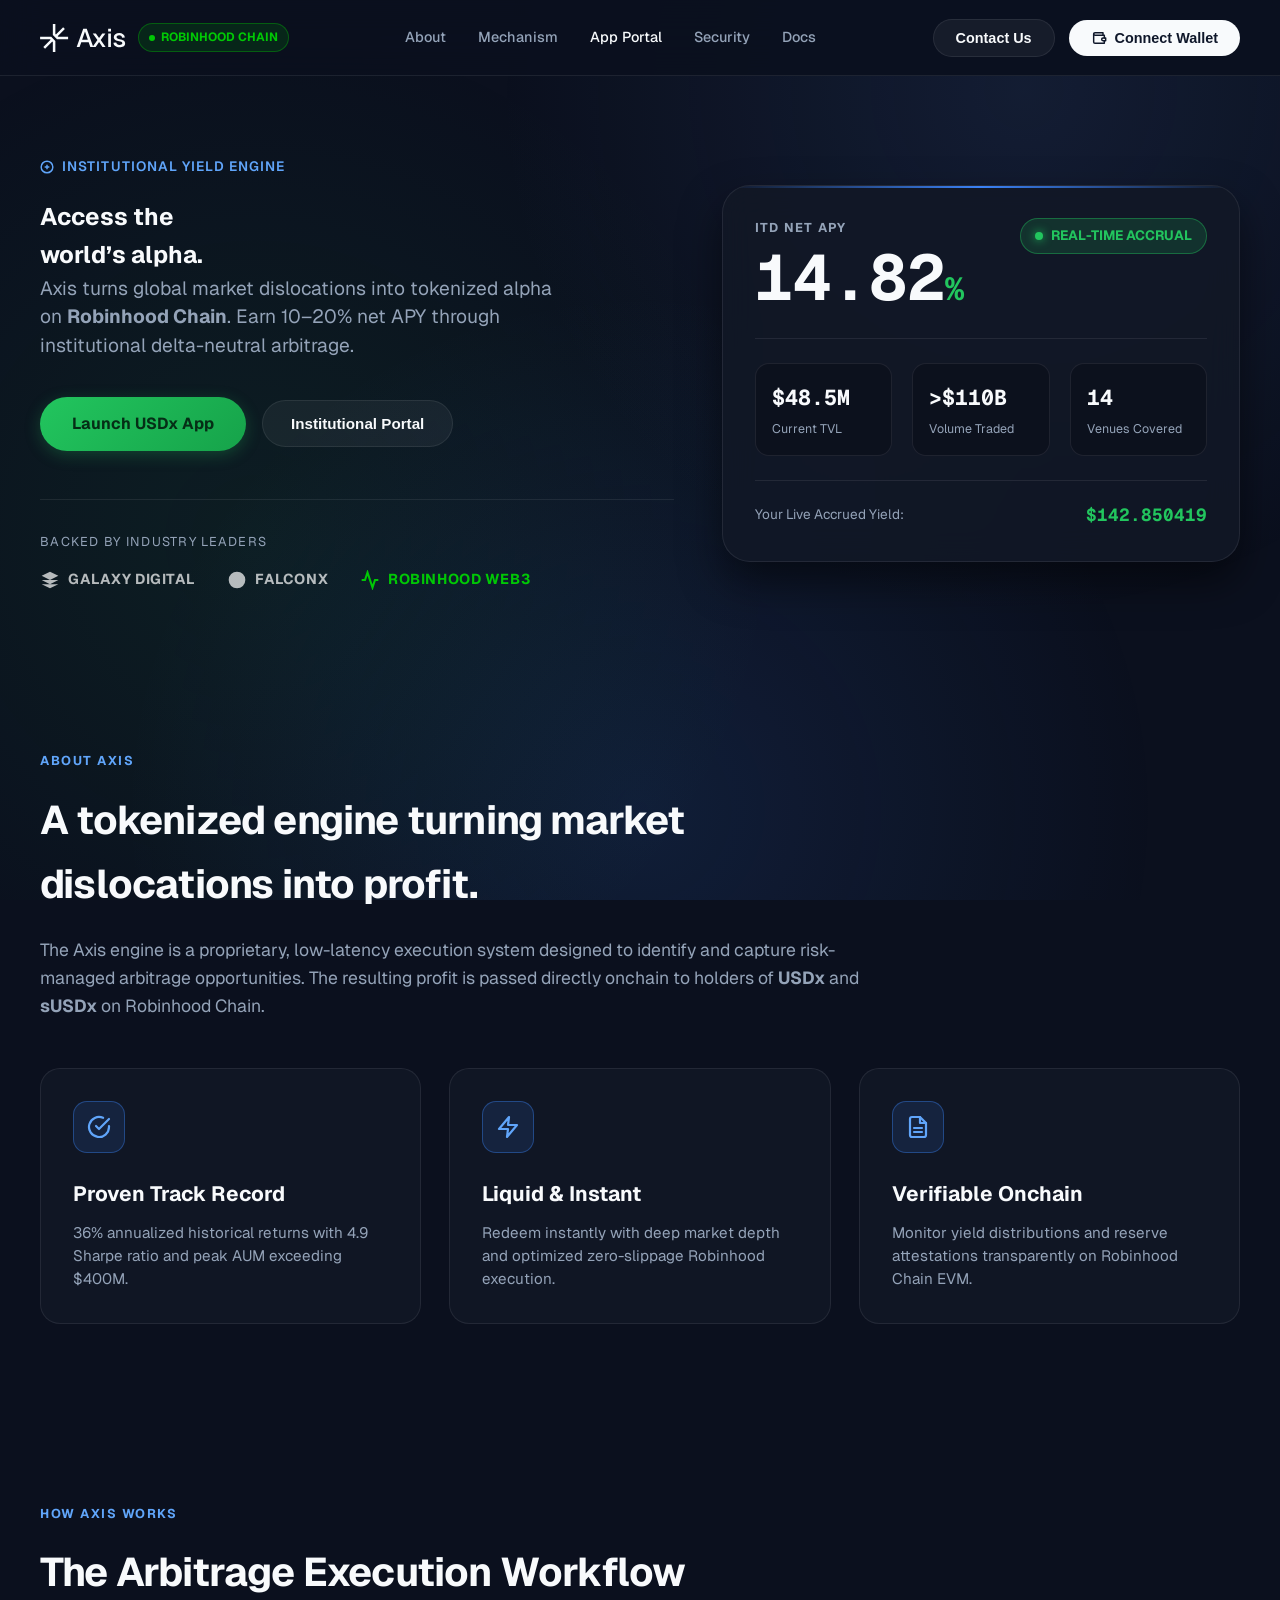
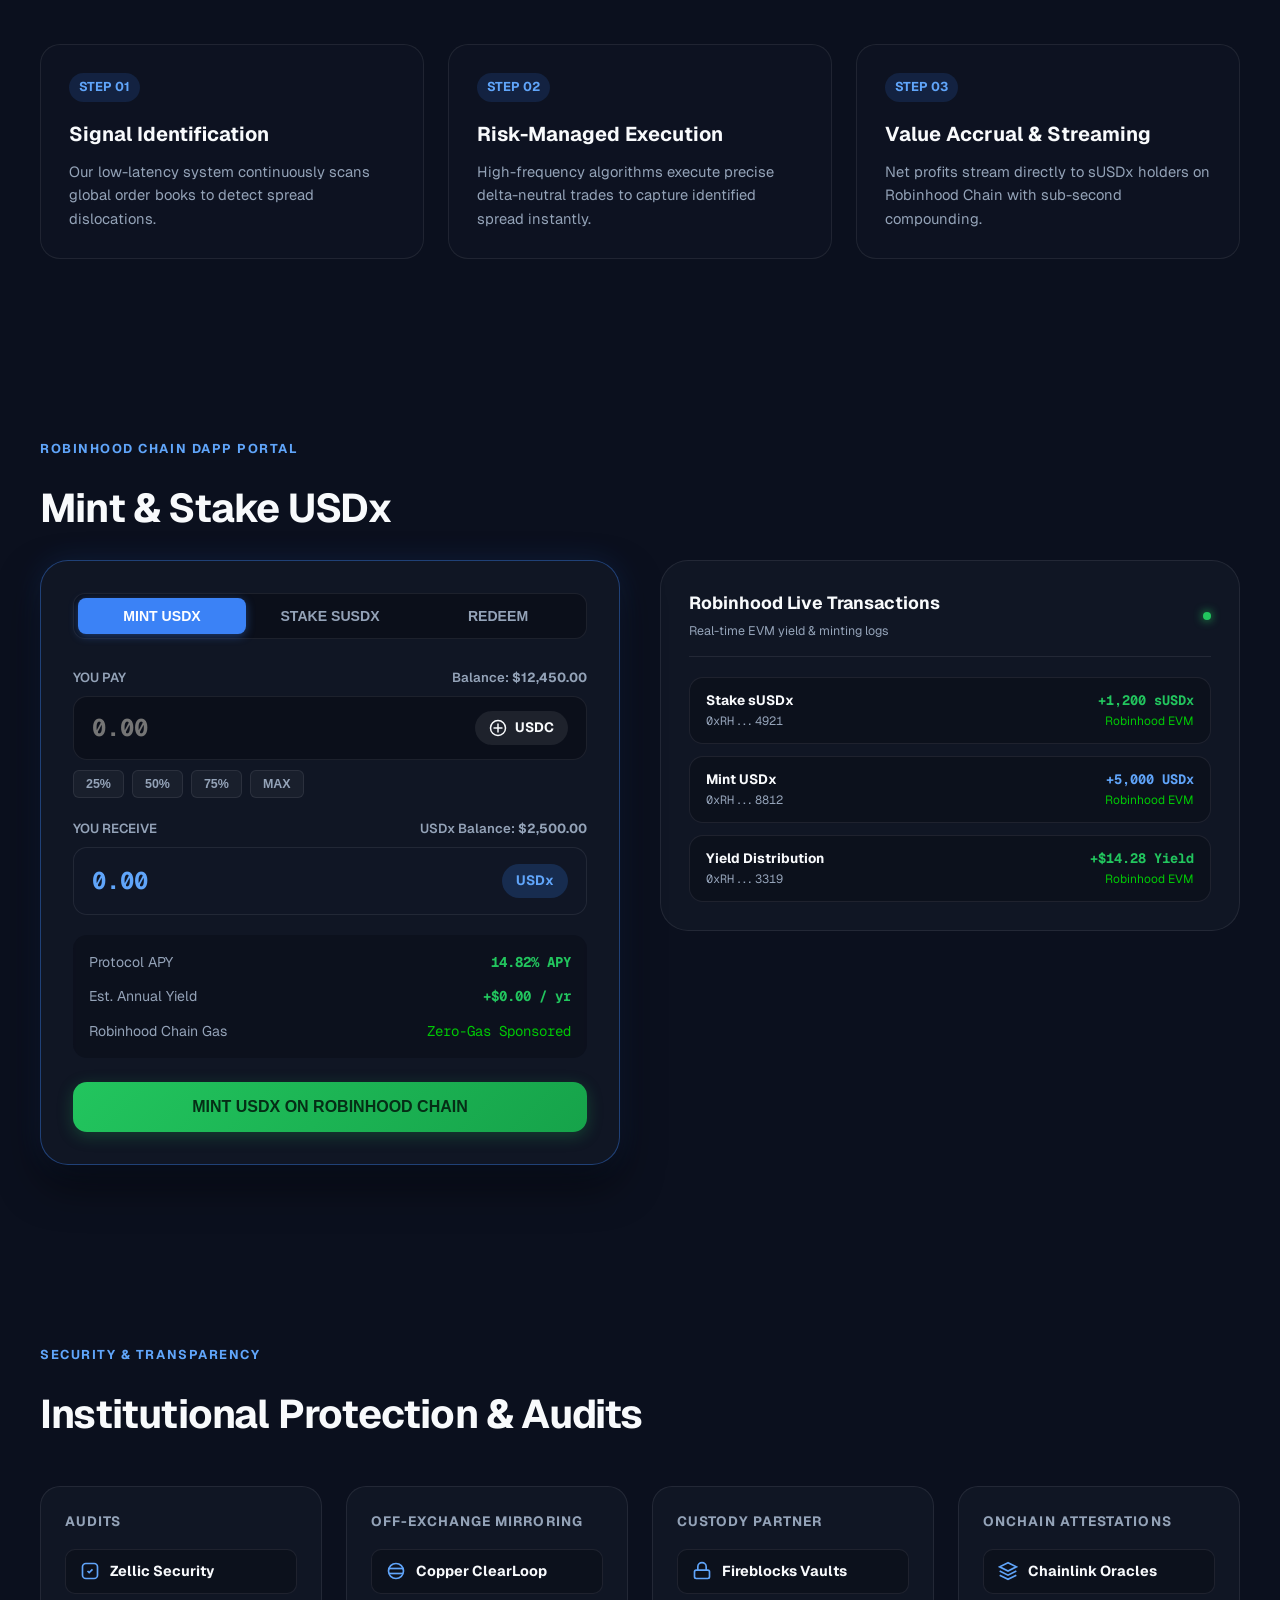
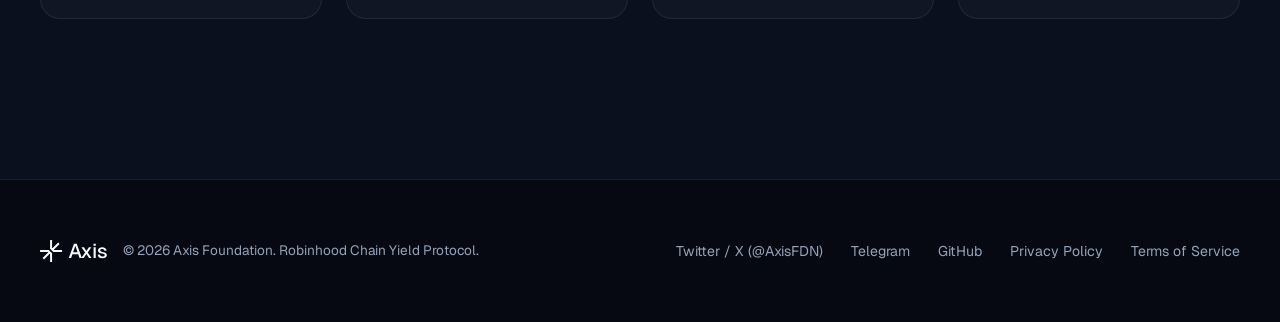
==== index.html @ acd31ae7 "Implement real EIP-1193 Web3 provider integration for Robinhood Wallet, MetaMask, and EVM smart cont" ====
<!DOCTYPE html>
<html lang="en">
<head>
  <meta charset="UTF-8">
  <meta name="viewport" content="width=device-width, initial-scale=1.0">
  <title>Axis — Access the World's Alpha (Robinhood Chain Protocol)</title>
  <meta name="description" content="Axis turns global market dislocations into tokenized alpha. Earn 10–20% net APY through institutional-grade delta-neutral arbitrage on Robinhood Chain.">
  <link rel="stylesheet" href="styles.css">
  <link rel="icon" type="image/svg+xml" href="favicon.svg">
  <meta property="og:title" content="Axis — Access the World's Alpha">
  <meta property="og:description" content="Institutional-grade synthetic dollar USDx & yield protocol natively built for Robinhood Chain.">
</head>
<body>

  <!-- Animated Mesh Background -->
  <div class="bg-mesh"></div>

  <div class="page-wrapper">

    <!-- Header Navbar -->
    <header class="navbar">
      <div style="display: flex; align-items: center;">
        <a href="#" class="brand-logo-link">
          <svg class="brand-svg-logo" viewBox="0 0 92 30" fill="none" xmlns="http://www.w3.org/2000/svg">
            <path d="M16.4545 18.1115V30H13.7643V19.4278C13.7643 19.2981 13.7127 19.1737 13.621 19.082C13.43 18.8909 13.1203 18.891 12.9293 19.082L5.4361 26.5761L3.53331 24.6733L11.0271 17.1797C11.218 16.9888 11.218 16.6792 11.0271 16.4883C10.9354 16.3966 10.8111 16.3451 10.6814 16.3451H0.109375V13.6549H11.9978L16.4545 18.1115Z" fill="currentColor"/>
            <path d="M16.4545 10.572C16.4545 10.7017 16.506 10.826 16.5977 10.9177C16.7886 11.1087 17.0982 11.1087 17.2891 10.9177L24.7826 3.42393L26.6854 5.32673L19.1914 12.8199C19.0003 13.0109 19.0003 13.3206 19.1913 13.5116C19.2831 13.6034 19.4075 13.6549 19.5372 13.6549H30.1094V16.3451H18.2209L13.7643 11.8885V0H16.4545V10.572Z" fill="currentColor"/>
            <path d="M88.0107 14.6169C87.7097 13.0571 86.2594 12.1268 84.7544 12.1268C83.2768 12.1268 82.0728 12.8929 82.0728 14.179C82.1001 15.4925 83.7693 16.0124 85.3017 16.3134C88.9137 16.9701 91.2123 17.9279 91.2123 20.7737C91.2123 23.6195 88.3664 24.8783 85.2743 24.8783C81.5802 24.8783 78.9259 23.0175 78.707 19.9802L81.6897 19.7886C81.9907 21.4304 83.2494 22.4703 85.247 22.4703C86.5604 22.4703 88.2022 22.0051 88.2022 20.6369C88.1749 19.0771 86.3415 18.8856 84.7818 18.5299C81.6897 17.8731 79.0628 17.0249 79.0628 14.2611C79.0628 11.4427 81.3613 9.71875 84.9733 9.71875C88.1202 9.71875 90.5282 11.5521 90.9934 14.4527L88.0107 14.6169Z" fill="currentColor"/>
            <path d="M73.0977 10.047H75.9983V24.5498H73.0977V10.047ZM73.043 7.91266V5.14893H76.0803V7.91266H73.043Z" fill="currentColor"/>
            <path d="M66.7127 10.0469H70.0785L65.0435 17.1614L70.2974 24.5497H66.9316L63.2922 19.2137L59.6255 24.5497H56.2598L61.541 17.1341L56.506 10.0469H59.8718L63.2922 15.0818L66.7127 10.0469Z" fill="currentColor"/>
            <path d="M39.3027 24.5498L46.3079 5.12158H50.084L57.0892 24.5498H53.915L52.1637 19.4875H44.2282L42.4496 24.5498H39.3027ZM45.1586 16.8059H51.2333L48.1959 7.94005L45.1586 16.8059Z" fill="currentColor"/>
          </svg>
        </a>

        <div class="chain-badge">
          <span style="width: 6px; height: 6px; border-radius: 50%; background: #00c805; display: inline-block;"></span>
          ROBINHOOD CHAIN
        </div>
      </div>

      <nav class="nav-links">
        <a href="#about" class="nav-link">About</a>
        <a href="#mechanism" class="nav-link">Mechanism</a>
        <a href="#dapp" class="nav-link active">App Portal</a>
        <a href="#security" class="nav-link">Security</a>
        <a href="https://docs.axis.to" target="_blank" class="nav-link">Docs</a>
      </nav>

      <div style="display: flex; align-items: center; gap: 14px;">
        <button class="btn-rounded btn-outline" onclick="openContactModal()">Contact Us</button>
        <button class="btn-rounded btn-dark" id="navbarConnectBtn" onclick="connectRobinhoodWallet()">
          <svg width="16" height="16" viewBox="0 0 24 24" fill="none" stroke="currentColor" stroke-width="2.2" stroke-linecap="round" stroke-linejoin="round"><path d="M20 12V8H6a2 2 0 0 1-2-2c0-1.1.9-2 2-2h12v4"/><path d="M4 6v12c0 1.1.9 2 2 2h14v-4"/><path d="M18 12a2 2 0 0 0-2 2c0 1.1.9 2 2 2h4v-4h-4z"/></svg>
          <span>Connect Wallet</span>
        </button>
      </div>
    </header>

    <!-- Main Content -->
    <main>

      <!-- HERO SECTION -->
      <section class="hero-section">
        <div class="hero-grid">
          <div>
            <div class="hero-tag">
              <svg width="14" height="14" viewBox="0 0 24 24" fill="none" stroke="currentColor" stroke-width="2.5"><circle cx="12" cy="12" r="10"/><path d="M12 8v8M8 12h8"/></svg>
              INSTITUTIONAL YIELD ENGINE
            </div>

            <h1 class="hero-headline">
              Access the<br>world’s alpha.
            </h1>

            <p class="hero-subtitle">
              Axis turns global market dislocations into tokenized alpha on <strong>Robinhood Chain</strong>. Earn 10–20% net APY through institutional delta-neutral arbitrage.
            </p>

            <div style="display: flex; gap: 16px; align-items: center;">
              <a href="#dapp" class="btn-rounded btn-green" style="padding: 14px 32px; font-size: 1rem;">
                Launch USDx App
              </a>
              <button class="btn-rounded btn-outline" style="padding: 14px 28px; font-size: 0.95rem;" onclick="openContactModal()">
                Institutional Portal
              </button>
            </div>

            <div class="hero-backed">
              <div class="backed-label">Backed by Industry Leaders</div>
              <div class="backed-logos">
                <div class="backed-logo-item">
                  <svg width="20" height="20" viewBox="0 0 24 24" fill="currentColor"><path d="M12 2L2 7l10 5 10-5-10-5zM2 17l10 5 10-5M2 12l10 5 10-5"/></svg>
                  GALAXY DIGITAL
                </div>
                <div class="backed-logo-item">
                  <svg width="20" height="20" viewBox="0 0 24 24" fill="currentColor"><circle cx="12" cy="12" r="10"/></svg>
                  FALCONX
                </div>
                <div class="backed-logo-item" style="color: #00c805;">
                  <svg width="20" height="20" viewBox="0 0 24 24" fill="none" stroke="#00c805" stroke-width="2.5"><path d="M22 12h-4l-3 9L9 3l-3 9H2"/></svg>
                  ROBINHOOD WEB3
                </div>
              </div>
            </div>
          </div>

          <!-- Hero Metric Stack Card -->
          <div class="metric-stack-card">
            <div class="primary-stat-box">
              <div>
                <div style="font-size: 0.8rem; font-weight: 700; color: var(--text-muted); text-transform: uppercase; letter-spacing: 0.1em; margin-bottom: 8px;">ITD Net APY</div>
                <div class="stat-val-huge">14.82<span style="font-size: 2rem; color: var(--accent-green);">%</span></div>
              </div>
              <div class="apy-live-badge">
                <div class="pulse-dot"></div>
                REAL-TIME ACCRUAL
              </div>
            </div>

            <div class="metrics-sub-grid">
              <div class="metric-sub-item">
                <div class="metric-sub-val">$48.5M</div>
                <div class="metric-sub-label">Current TVL</div>
              </div>
              <div class="metric-sub-item">
                <div class="metric-sub-val">&gt;$110B</div>
                <div class="metric-sub-label">Volume Traded</div>
              </div>
              <div class="metric-sub-item">
                <div class="metric-sub-val">14</div>
                <div class="metric-sub-label">Venues Covered</div>
              </div>
            </div>

            <div style="margin-top: 24px; padding-top: 20px; border-top: 1px solid var(--border-light); display: flex; justify-content: space-between; align-items: center;">
              <span style="font-size: 0.85rem; color: var(--text-muted);">Your Live Accrued Yield:</span>
              <span id="liveYieldEarnedVal" class="mono-text" style="font-size: 1.1rem; font-weight: 700; color: var(--accent-green);">$142.850400</span>
            </div>
          </div>
        </div>
      </section>

      <!-- ABOUT SECTION -->
      <section id="about" class="section-about">
        <div class="section-label">ABOUT AXIS</div>
        <h2 class="section-title">A tokenized engine turning market dislocations into profit.</h2>
        <p class="section-desc">
          The Axis engine is a proprietary, low-latency execution system designed to identify and capture risk-managed arbitrage opportunities. The resulting profit is passed directly onchain to holders of <strong>USDx</strong> and <strong>sUSDx</strong> on Robinhood Chain.
        </p>

        <div class="pillars-grid">
          <div class="pillar-card">
            <div class="pillar-icon-box">
              <svg width="24" height="24" viewBox="0 0 24 24" fill="none" stroke="currentColor" stroke-width="2.2" stroke-linecap="round" stroke-linejoin="round"><path d="M22 11.08V12a10 10 0 1 1-5.93-9.14"/><polyline points="22 4 12 14.01 9 11.01"/></svg>
            </div>
            <h3 class="pillar-title">Proven Track Record</h3>
            <p class="pillar-desc">36% annualized historical returns with 4.9 Sharpe ratio and peak AUM exceeding $400M.</p>
          </div>

          <div class="pillar-card">
            <div class="pillar-icon-box">
              <svg width="24" height="24" viewBox="0 0 24 24" fill="none" stroke="currentColor" stroke-width="2.2" stroke-linecap="round" stroke-linejoin="round"><polygon points="13 2 3 14 12 14 11 22 21 10 12 10 13 2"/></svg>
            </div>
            <h3 class="pillar-title">Liquid & Instant</h3>
            <p class="pillar-desc">Redeem instantly with deep market depth and optimized zero-slippage Robinhood execution.</p>
          </div>

          <div class="pillar-card">
            <div class="pillar-icon-box">
              <svg width="24" height="24" viewBox="0 0 24 24" fill="none" stroke="currentColor" stroke-width="2.2" stroke-linecap="round" stroke-linejoin="round"><path d="M14 2H6a2 2 0 0 0-2 2v16a2 2 0 0 0 2 2h12a2 2 0 0 0 2-2V8z"/><polyline points="14 2 14 8 20 8"/><line x1="16" y1="13" x2="8" y2="13"/><line x1="16" y1="17" x2="8" y2="17"/></svg>
            </div>
            <h3 class="pillar-title">Verifiable Onchain</h3>
            <p class="pillar-desc">Monitor yield distributions and reserve attestations transparently on Robinhood Chain EVM.</p>
          </div>
        </div>
      </section>

      <!-- MECHANISM SECTION -->
      <section id="mechanism" class="section-mechanism">
        <div class="section-label">HOW AXIS WORKS</div>
        <h2 class="section-title">The Arbitrage Execution Workflow</h2>

        <div class="steps-grid">
          <div class="step-card">
            <div class="step-num">STEP 01</div>
            <h3 style="font-size: 1.25rem; font-weight: 700; margin-bottom: 10px;">Signal Identification</h3>
            <p style="color: var(--text-muted); font-size: 0.92rem;">Our low-latency system continuously scans global order books to detect spread dislocations.</p>
          </div>

          <div class="step-card">
            <div class="step-num">STEP 02</div>
            <h3 style="font-size: 1.25rem; font-weight: 700; margin-bottom: 10px;">Risk-Managed Execution</h3>
            <p style="color: var(--text-muted); font-size: 0.92rem;">High-frequency algorithms execute precise delta-neutral trades to capture identified spread instantly.</p>
          </div>

          <div class="step-card">
            <div class="step-num">STEP 03</div>
            <h3 style="font-size: 1.25rem; font-weight: 700; margin-bottom: 10px;">Value Accrual & Streaming</h3>
            <p style="color: var(--text-muted); font-size: 0.92rem;">Net profits stream directly to sUSDx holders on Robinhood Chain with sub-second compounding.</p>
          </div>
        </div>
      </section>

      <!-- INTERACTIVE DAPP PORTAL -->
      <section id="dapp" class="section-dapp">
        <div class="section-label">ROBINHOOD CHAIN DAPP PORTAL</div>
        <h2 class="section-title">Mint & Stake USDx</h2>

        <div class="dapp-container-grid">
          
          <!-- Interactive Mint / Stake Card -->
          <div class="dapp-interactive-card">
            
            <div class="dapp-tab-header">
              <button class="dapp-tab-btn active" data-tab="mint">MINT USDX</button>
              <button class="dapp-tab-btn" data-tab="stake">STAKE SUSDX</button>
              <button class="dapp-tab-btn" data-tab="redeem">REDEEM</button>
            </div>

            <!-- Input Box -->
            <div class="input-group">
              <div class="input-label-row">
                <span>YOU PAY</span>
                <span>Balance: <strong id="usdcBalanceVal">$12,450.00</strong></span>
              </div>
              <div class="input-box">
                <input type="number" id="depositInputAmount" class="token-input" placeholder="0.00" oninput="calculateOutputs()">
                <div class="token-selector-btn">
                  <svg width="18" height="18" viewBox="0 0 24 24" fill="none" stroke="currentColor" stroke-width="2"><circle cx="12" cy="12" r="10"/><path d="M12 6v12M6 12h12"/></svg>
                  USDC
                </div>
              </div>
              <div class="preset-pills">
                <button class="pill-btn" data-pct="25">25%</button>
                <button class="pill-btn" data-pct="50">50%</button>
                <button class="pill-btn" data-pct="75">75%</button>
                <button class="pill-btn" onclick="setMaxAmount()">MAX</button>
              </div>
            </div>

            <!-- Output Box -->
            <div class="input-group">
              <div class="input-label-row">
                <span>YOU RECEIVE</span>
                <span>USDx Balance: <strong id="usdxBalanceVal">$2,500.00</strong></span>
              </div>
              <div class="input-box" style="background: rgba(15, 23, 42, 0.4);">
                <span id="receiveOutputVal" class="mono-text" style="font-size: 1.5rem; font-weight: 700; color: var(--accent-light-blue);">0.00</span>
                <div class="token-selector-btn" style="background: rgba(59, 130, 246, 0.2); color: var(--accent-light-blue);">
                  USDx
                </div>
              </div>
            </div>

            <!-- Details Summary -->
            <div class="summary-rows">
              <div class="summary-row">
                <span style="color: var(--text-muted);">Protocol APY</span>
                <span class="mono-text text-green" style="font-weight: 700;">14.82% APY</span>
              </div>
              <div class="summary-row">
                <span style="color: var(--text-muted);">Est. Annual Yield</span>
                <span id="estAnnualYieldVal" class="mono-text" style="font-weight: 700; color: var(--accent-green);">+$0.00 / yr</span>
              </div>
              <div class="summary-row">
                <span style="color: var(--text-muted);">Robinhood Chain Gas</span>
                <span class="mono-text" style="color: #00c805;">Zero-Gas Sponsored</span>
              </div>
            </div>

            <!-- Primary Action Button -->
            <button id="dappActionBtn" class="btn-rounded btn-green" style="width: 100%; padding: 16px; font-size: 1rem; border-radius: 14px; justify-content: center;" onclick="executeDappAction()">
              MINT USDX ON ROBINHOOD CHAIN
            </button>
          </div>

          <!-- Live Onchain Transaction Feed -->
          <div class="feed-panel">
            <div class="feed-header">
              <div>
                <h3 style="font-size: 1.1rem; font-weight: 700;">Robinhood Live Transactions</h3>
                <span style="font-size: 0.78rem; color: var(--text-muted);">Real-time EVM yield & minting logs</span>
              </div>
              <span class="pulse-dot"></span>
            </div>

            <div id="transactionFeedList" class="feed-list">
              <div class="feed-item">
                <div>
                  <div style="font-weight: 700;">Stake sUSDx</div>
                  <div style="font-size: 0.75rem; color: var(--text-muted);" class="mono-text">0xRH...4921</div>
                </div>
                <div style="text-align: right;">
                  <div style="font-weight: 700; color: var(--accent-green);" class="mono-text">+1,200 sUSDx</div>
                  <div style="font-size: 0.75rem; color: #00c805;">Robinhood EVM</div>
                </div>
              </div>

              <div class="feed-item">
                <div>
                  <div style="font-weight: 700;">Mint USDx</div>
                  <div style="font-size: 0.75rem; color: var(--text-muted);" class="mono-text">0xRH...8812</div>
                </div>
                <div style="text-align: right;">
                  <div style="font-weight: 700; color: var(--accent-light-blue);" class="mono-text">+5,000 USDx</div>
                  <div style="font-size: 0.75rem; color: #00c805;">Robinhood EVM</div>
                </div>
              </div>

              <div class="feed-item">
                <div>
                  <div style="font-weight: 700;">Yield Distribution</div>
                  <div style="font-size: 0.75rem; color: var(--text-muted);" class="mono-text">0xRH...3319</div>
                </div>
                <div style="text-align: right;">
                  <div style="font-weight: 700; color: var(--accent-green);" class="mono-text">+$14.28 Yield</div>
                  <div style="font-size: 0.75rem; color: #00c805;">Robinhood EVM</div>
                </div>
              </div>
            </div>
          </div>

        </div>
      </section>

      <!-- SECURITY & TRANSPARENCY SECTION -->
      <section id="security" class="section-security">
        <div class="section-label">SECURITY & TRANSPARENCY</div>
        <h2 class="section-title">Institutional Protection & Audits</h2>

        <div class="security-grid">
          <div class="security-card">
            <div class="security-card-title">Audits</div>
            <div class="partner-logo-box">
              <svg width="20" height="20" viewBox="0 0 24 24" fill="none" stroke="#60a5fa" stroke-width="2"><rect x="3" y="3" width="18" height="18" rx="4"/><path d="m9 12 2 2 4-4"/></svg>
              Zellic Security
            </div>
          </div>

          <div class="security-card">
            <div class="security-card-title">Off-Exchange Mirroring</div>
            <div class="partner-logo-box">
              <svg width="20" height="20" viewBox="0 0 24 24" fill="none" stroke="#60a5fa" stroke-width="2"><circle cx="12" cy="12" r="9"/><line x1="3.6" y1="9" x2="20.4" y2="9"/><line x1="3.6" y1="15" x2="20.4" y2="15"/></svg>
              Copper ClearLoop
            </div>
          </div>

          <div class="security-card">
            <div class="security-card-title">Custody Partner</div>
            <div class="partner-logo-box">
              <svg width="20" height="20" viewBox="0 0 24 24" fill="none" stroke="#60a5fa" stroke-width="2"><rect x="3" y="11" width="18" height="10" rx="2"/><path d="M7 11V7a5 5 0 0 1 10 0v4"/></svg>
              Fireblocks Vaults
            </div>
          </div>

          <div class="security-card">
            <div class="security-card-title">Onchain Attestations</div>
            <div class="partner-logo-box">
              <svg width="20" height="20" viewBox="0 0 24 24" fill="none" stroke="#60a5fa" stroke-width="2"><polygon points="12 2 2 7 12 12 22 7 12 2"/><polyline points="2 17 12 22 22 17"/><polyline points="2 12 12 17 22 12"/></svg>
              Chainlink Oracles
            </div>
          </div>
        </div>
      </section>

    </main>

    <!-- Site Footer -->
    <footer class="site-footer">
      <div class="footer-inner">
        <div style="display: flex; align-items: center; gap: 16px;">
          <svg class="brand-svg-logo" style="height: 22px;" viewBox="0 0 92 30" fill="none" xmlns="http://www.w3.org/2000/svg">
            <path d="M16.4545 18.1115V30H13.7643V19.4278C13.7643 19.2981 13.7127 19.1737 13.621 19.082C13.43 18.8909 13.1203 18.891 12.9293 19.082L5.4361 26.5761L3.53331 24.6733L11.0271 17.1797C11.218 16.9888 11.218 16.6792 11.0271 16.4883C10.9354 16.3966 10.8111 16.3451 10.6814 16.3451H0.109375V13.6549H11.9978L16.4545 18.1115Z" fill="currentColor"/>
            <path d="M16.4545 10.572C16.4545 10.7017 16.506 10.826 16.5977 10.9177C16.7886 11.1087 17.0982 11.1087 17.2891 10.9177L24.7826 3.42393L26.6854 5.32673L19.1914 12.8199C19.0003 13.0109 19.0003 13.3206 19.1913 13.5116C19.2831 13.6034 19.4075 13.6549 19.5372 13.6549H30.1094V16.3451H18.2209L13.7643 11.8885V0H16.4545V10.572Z" fill="currentColor"/>
            <path d="M88.0107 14.6169C87.7097 13.0571 86.2594 12.1268 84.7544 12.1268C83.2768 12.1268 82.0728 12.8929 82.0728 14.179C82.1001 15.4925 83.7693 16.0124 85.3017 16.3134C88.9137 16.9701 91.2123 17.9279 91.2123 20.7737C91.2123 23.6195 88.3664 24.8783 85.2743 24.8783C81.5802 24.8783 78.9259 23.0175 78.707 19.9802L81.6897 19.7886C81.9907 21.4304 83.2494 22.4703 85.247 22.4703C86.5604 22.4703 88.2022 22.0051 88.2022 20.6369C88.1749 19.0771 86.3415 18.8856 84.7818 18.5299C81.6897 17.8731 79.0628 17.0249 79.0628 14.2611C79.0628 11.4427 81.3613 9.71875 84.9733 9.71875C88.1202 9.71875 90.5282 11.5521 90.9934 14.4527L88.0107 14.6169Z" fill="currentColor"/>
            <path d="M73.0977 10.047H75.9983V24.5498H73.0977V10.047ZM73.043 7.91266V5.14893H76.0803V7.91266H73.043Z" fill="currentColor"/>
            <path d="M66.7127 10.0469H70.0785L65.0435 17.1614L70.2974 24.5497H66.9316L63.2922 19.2137L59.6255 24.5497H56.2598L61.541 17.1341L56.506 10.0469H59.8718L63.2922 15.0818L66.7127 10.0469Z" fill="currentColor"/>
            <path d="M39.3027 24.5498L46.3079 5.12158H50.084L57.0892 24.5498H53.915L52.1637 19.4875H44.2282L42.4496 24.5498H39.3027ZM45.1586 16.8059H51.2333L48.1959 7.94005L45.1586 16.8059Z" fill="currentColor"/>
          </svg>
          <span style="font-size: 0.85rem; color: var(--text-muted);">&copy; 2026 Axis Foundation. Robinhood Chain Yield Protocol.</span>
        </div>

        <div class="footer-links">
          <a href="https://x.com/AxisFDN" target="_blank" class="footer-link">Twitter / X (@AxisFDN)</a>
          <a href="https://t.me/AxisFDN" target="_blank" class="footer-link">Telegram</a>
          <a href="https://github.com/caSSano22/axis" target="_blank" class="footer-link">GitHub</a>
          <a href="#" class="footer-link">Privacy Policy</a>
          <a href="#" class="footer-link">Terms of Service</a>
        </div>
      </div>
    </footer>

  </div>

  <!-- Real Web3 EIP-1193 Wallet Modal -->
  <div class="modal-backdrop" id="walletModal">
    <div class="modal-content">
      <div style="display: flex; justify-content: space-between; align-items: center; margin-bottom: 20px;">
        <h3 style="font-size: 1.3rem; font-weight: 700;">Connect EVM Wallet</h3>
        <button style="background: transparent; border: none; color: var(--text-muted); font-size: 1.5rem; cursor: pointer;" onclick="closeWalletModal()">&times;</button>
      </div>
      <p style="color: var(--text-muted); font-size: 0.92rem; margin-bottom: 20px;">Connect your Web3 Wallet to interact with Axis USDx & sUSDx smart contracts on Robinhood Chain.</p>
      
      <div style="display: flex; flex-direction: column; gap: 12px; margin-bottom: 20px;">
        <button class="btn-rounded btn-outline" style="width: 100%; padding: 14px 18px; border-radius: 14px; justify-content: space-between;" onclick="connectRealEIP1193Wallet('robinhood')">
          <div style="display: flex; align-items: center; gap: 12px;">
            <svg width="24" height="24" viewBox="0 0 24 24" fill="none" stroke="#00c805" stroke-width="2.2"><path d="M22 12h-4l-3 9L9 3l-3 9H2"/></svg>
            <span style="font-weight: 700;">Robinhood Web3 Wallet</span>
          </div>
          <span style="font-size: 0.75rem; color: #00c805; font-weight: 700;">EVM NATIVE</span>
        </button>

        <button class="btn-rounded btn-outline" style="width: 100%; padding: 14px 18px; border-radius: 14px; justify-content: space-between;" onclick="connectRealEIP1193Wallet('metamask')">
          <div style="display: flex; align-items: center; gap: 12px;">
            <svg width="24" height="24" viewBox="0 0 24 24" fill="none" stroke="#f97316" stroke-width="2"><circle cx="12" cy="12" r="10"/><path d="M12 8v8M8 12h8"/></svg>
            <span style="font-weight: 700;">MetaMask / Web3 Browser</span>
          </div>
          <span style="font-size: 0.75rem; color: var(--text-muted);">INJECTED</span>
        </button>

        <button class="btn-rounded btn-outline" style="width: 100%; padding: 14px 18px; border-radius: 14px; justify-content: space-between;" onclick="connectRealEIP1193Wallet('coinbase')">
          <div style="display: flex; align-items: center; gap: 12px;">
            <svg width="24" height="24" viewBox="0 0 24 24" fill="none" stroke="#3b82f6" stroke-width="2"><circle cx="12" cy="12" r="9"/><path d="M9 12h6"/></svg>
            <span style="font-weight: 700;">Coinbase Wallet</span>
          </div>
          <span style="font-size: 0.75rem; color: var(--text-muted);">EIP-1193</span>
        </button>
      </div>

      <div style="font-size: 0.78rem; text-align: center; color: var(--text-muted);">
        By connecting, you agree to Axis Terms of Service & Privacy Policy.
      </div>
    </div>
  </div>

  <!-- Contact Modal -->
  <div class="modal-backdrop" id="contactModal">
    <div class="modal-content">
      <div style="display: flex; justify-content: space-between; align-items: center; margin-bottom: 20px;">
        <h3 style="font-size: 1.3rem; font-weight: 700;">Contact Axis Institutional Desk</h3>
        <button style="background: transparent; border: none; color: var(--text-muted); font-size: 1.5rem; cursor: pointer;" onclick="closeContactModal()">&times;</button>
      </div>
      <form onsubmit="submitContactForm(event)">
        <div style="margin-bottom: 16px;">
          <label style="font-size: 0.8rem; font-weight: 700; color: var(--text-muted); display: block; margin-bottom: 6px;">Email Address</label>
          <input type="email" required placeholder="name@institution.com" style="width: 100%; background: var(--bg-input); border: 1px solid var(--border-light); padding: 12px; border-radius: 8px; color: #fff; outline: none;">
        </div>
        <div style="margin-bottom: 20px;">
          <label style="font-size: 0.8rem; font-weight: 700; color: var(--text-muted); display: block; margin-bottom: 6px;">Expected Allocation</label>
          <input type="text" placeholder="$100,000+" style="width: 100%; background: var(--bg-input); border: 1px solid var(--border-light); padding: 12px; border-radius: 8px; color: #fff; outline: none;">
        </div>
        <button type="submit" class="btn-rounded btn-dark" style="width: 100%; padding: 14px 0; border-radius: 12px; justify-content: center;">
          Submit Inquiry
        </button>
      </form>
    </div>
  </div>

  <script src="app.js"></script>
</body>
</html>
---- styles.css ----
/* ==========================================================================
   AXIS.TO - REPLICA STYLESHEET FOR ROBINHOOD CHAIN
   Aesthetics: Institutional Web3 Dark Onyx (#0b101e), Sapphire Accents,
               Geist Typography, Glassmorphism, Interactive Yield Portal
   ========================================================================== */

@import url('https://fonts.googleapis.com/css2?family=Geist:wght@300;400;500;600;700&family=Geist+Mono:wght@400;500;600;700&family=Outfit:wght@400;500;600;700;800&display=swap');

:root {
  /* Color Palette */
  --bg-dark: #0b101e;
  --bg-card: rgba(18, 24, 38, 0.85);
  --bg-card-hover: rgba(26, 35, 54, 0.95);
  --bg-input: rgba(10, 14, 25, 0.8);
  --bg-modal: #0f1524;

  --accent-blue: #3b82f6;
  --accent-sapphire: #385794;
  --accent-light-blue: #60a5fa;
  --accent-green: #22c55e;
  --accent-green-glow: rgba(34, 197, 94, 0.25);
  --accent-amber: #f59e0b;

  --text-main: #f8fafc;
  --text-muted: #94a3b8;
  --text-dark: #0f172a;

  --border-light: rgba(255, 255, 255, 0.08);
  --border-active: rgba(59, 130, 246, 0.4);
  --border-glow: rgba(96, 165, 250, 0.2);

  /* Fonts */
  --font-sans: 'Geist', 'Outfit', -apple-system, BlinkMacSystemFont, sans-serif;
  --font-mono: 'Geist Mono', monospace;

  /* Elevation */
  --radius-sm: 8px;
  --radius-md: 14px;
  --radius-lg: 20px;
  --radius-xl: 28px;
  --shadow-card: 0 20px 40px rgba(0, 0, 0, 0.5);
  --shadow-glow: 0 0 30px rgba(59, 130, 246, 0.15);
}

*, *::before, *::after {
  box-sizing: border-box;
  margin: 0;
  padding: 0;
}

html {
  scroll-behavior: smooth;
  font-size: 16px;
  background-color: var(--bg-dark);
  color: var(--text-main);
  font-family: var(--font-sans);
}

body {
  min-height: 100vh;
  position: relative;
  overflow-x: hidden;
  line-height: 1.6;
  -webkit-font-smoothing: antialiased;
}

/* Typography Utilities */
.mono-text { font-family: var(--font-mono); }
.text-muted { color: var(--text-muted); }
.text-green { color: var(--accent-green); }
.text-blue { color: var(--accent-light-blue); }

/* Background Mesh & Grid */
.bg-mesh {
  position: fixed;
  top: 0;
  left: 0;
  width: 100vw;
  height: 100vh;
  z-index: 0;
  pointer-events: none;
  background: 
    radial-gradient(circle at 80% 10%, rgba(56, 87, 148, 0.18) 0%, transparent 40%),
    radial-gradient(circle at 20% 60%, rgba(34, 197, 94, 0.08) 0%, transparent 45%),
    radial-gradient(circle at 50% 90%, rgba(59, 130, 246, 0.12) 0%, transparent 50%);
}

.page-wrapper {
  position: relative;
  z-index: 1;
  display: flex;
  flex-direction: column;
  min-height: 100vh;
}

/* Navigation Bar */
.navbar {
  position: sticky;
  top: 0;
  z-index: 100;
  height: 76px;
  display: flex;
  align-items: center;
  justify-content: space-between;
  padding: 0 40px;
  background: rgba(11, 16, 30, 0.9);
  backdrop-filter: blur(20px);
  border-bottom: 1px solid var(--border-light);
}

.brand-logo-link {
  display: flex;
  align-items: center;
  gap: 12px;
  text-decoration: none;
  color: var(--text-main);
}

.brand-svg-logo {
  height: 28px;
  width: auto;
}

.chain-badge {
  display: inline-flex;
  align-items: center;
  gap: 6px;
  background: rgba(0, 200, 5, 0.12);
  border: 1px solid rgba(0, 200, 5, 0.35);
  color: #00c805;
  padding: 4px 10px;
  border-radius: 20px;
  font-size: 0.75rem;
  font-weight: 700;
  margin-left: 12px;
}

.nav-links {
  display: flex;
  align-items: center;
  gap: 32px;
}

.nav-link {
  color: var(--text-muted);
  text-decoration: none;
  font-size: 0.9rem;
  font-weight: 500;
  transition: color 0.2s ease;
}

.nav-link:hover, .nav-link.active {
  color: var(--text-main);
}

.btn-rounded {
  padding: 10px 22px;
  border-radius: 40px;
  font-weight: 600;
  font-size: 0.9rem;
  cursor: pointer;
  transition: all 0.25s ease;
  border: 1px solid var(--border-light);
  text-decoration: none;
  display: inline-flex;
  align-items: center;
  gap: 8px;
}

.btn-dark {
  background: var(--text-main);
  color: var(--text-dark);
  border: none;
}

.btn-dark:hover {
  background: #e2e8f0;
  transform: translateY(-2px);
  box-shadow: 0 4px 16px rgba(255, 255, 255, 0.2);
}

.btn-outline {
  background: rgba(255, 255, 255, 0.05);
  color: var(--text-main);
  border: 1px solid var(--border-light);
}

.btn-outline:hover {
  border-color: var(--border-active);
  background: rgba(59, 130, 246, 0.1);
  color: var(--accent-light-blue);
}

.btn-green {
  background: linear-gradient(135deg, #22c55e 0%, #16a34a 100%);
  color: #052e16;
  font-weight: 700;
  border: none;
  box-shadow: 0 4px 16px var(--accent-green-glow);
}

.btn-green:hover {
  transform: translateY(-2px);
  box-shadow: 0 8px 24px rgba(34, 197, 94, 0.4);
}

/* Hero Section */
.hero-section {
  padding: 80px 40px 60px;
  max-width: 1360px;
  margin: 0 auto;
  width: 100%;
}

.hero-grid {
  display: grid;
  grid-template-columns: 1.1fr 0.9fr;
  gap: 48px;
  align-items: center;
}

.hero-tag {
  display: inline-flex;
  align-items: center;
  gap: 8px;
  color: var(--accent-light-blue);
  font-size: 0.85rem;
  font-weight: 600;
  letter-spacing: 0.08em;
  text-transform: uppercase;
  margin-bottom: 20px;
}

.hero-title {
  font-size: 3.8rem;
  font-weight: 700;
  line-height: 1.08;
  letter-spacing: -0.03em;
  margin-bottom: 24px;
}

.hero-subtitle {
  font-size: 1.2rem;
  color: var(--text-muted);
  max-width: 520px;
  margin-bottom: 36px;
  line-height: 1.5;
}

.hero-backed {
  margin-top: 48px;
  padding-top: 32px;
  border-top: 1px solid var(--border-light);
}

.backed-label {
  font-size: 0.8rem;
  text-transform: uppercase;
  letter-spacing: 0.1em;
  color: var(--text-muted);
  margin-bottom: 16px;
}

.backed-logos {
  display: flex;
  align-items: center;
  gap: 32px;
}

.backed-logo-item {
  display: flex;
  align-items: center;
  gap: 8px;
  font-size: 0.9rem;
  font-weight: 700;
  color: rgba(255, 255, 255, 0.7);
  letter-spacing: 0.04em;
}

/* Metric Stack Grid */
.metric-stack-card {
  background: var(--bg-card);
  border: 1px solid var(--border-light);
  border-radius: var(--radius-xl);
  padding: 32px;
  box-shadow: var(--shadow-card);
  backdrop-filter: blur(16px);
  position: relative;
  overflow: hidden;
}

.metric-stack-card::before {
  content: '';
  position: absolute;
  top: 0;
  left: 0;
  right: 0;
  height: 2px;
  background: linear-gradient(90deg, transparent, var(--accent-blue), transparent);
}

.primary-stat-box {
  display: flex;
  align-items: flex-start;
  justify-content: space-between;
  padding-bottom: 28px;
  margin-bottom: 24px;
  border-bottom: 1px solid var(--border-light);
}

.stat-val-huge {
  font-size: 4rem;
  font-weight: 700;
  font-family: var(--font-mono);
  color: var(--text-main);
  line-height: 1;
}

.apy-live-badge {
  display: flex;
  align-items: center;
  gap: 8px;
  background: rgba(34, 197, 94, 0.15);
  border: 1px solid rgba(34, 197, 94, 0.4);
  color: var(--accent-green);
  padding: 6px 14px;
  border-radius: 20px;
  font-size: 0.85rem;
  font-weight: 700;
}

.pulse-dot {
  width: 8px;
  height: 8px;
  background-color: var(--accent-green);
  border-radius: 50%;
  box-shadow: 0 0 10px var(--accent-green);
  animation: pulseAnim 1.8s infinite;
}

@keyframes pulseAnim {
  0% { transform: scale(0.95); opacity: 0.8; }
  50% { transform: scale(1.3); opacity: 1; }
  100% { transform: scale(0.95); opacity: 0.8; }
}

.metrics-sub-grid {
  display: grid;
  grid-template-columns: repeat(3, 1fr);
  gap: 20px;
}

.metric-sub-item {
  background: rgba(10, 14, 25, 0.6);
  border: 1px solid var(--border-light);
  border-radius: var(--radius-md);
  padding: 16px;
}

.metric-sub-val {
  font-size: 1.35rem;
  font-weight: 700;
  font-family: var(--font-mono);
  color: var(--text-main);
  margin-bottom: 4px;
}

.metric-sub-label {
  font-size: 0.78rem;
  color: var(--text-muted);
}

/* About Section */
.section-about {
  padding: 100px 40px;
  max-width: 1360px;
  margin: 0 auto;
  width: 100%;
}

.section-label {
  font-size: 0.8rem;
  font-weight: 700;
  text-transform: uppercase;
  letter-spacing: 0.12em;
  color: var(--accent-light-blue);
  margin-bottom: 16px;
}

.section-title {
  font-size: 2.5rem;
  font-weight: 700;
  letter-spacing: -0.02em;
  margin-bottom: 20px;
  max-width: 760px;
}

.section-desc {
  font-size: 1.1rem;
  color: var(--text-muted);
  max-width: 860px;
  line-height: 1.6;
  margin-bottom: 48px;
}

.pillars-grid {
  display: grid;
  grid-template-columns: repeat(3, 1fr);
  gap: 28px;
}

.pillar-card {
  background: var(--bg-card);
  border: 1px solid var(--border-light);
  border-radius: var(--radius-lg);
  padding: 32px;
  transition: all 0.3s ease;
}

.pillar-card:hover {
  border-color: var(--border-active);
  background: var(--bg-card-hover);
  transform: translateY(-4px);
  box-shadow: var(--shadow-glow);
}

.pillar-icon-box {
  width: 52px;
  height: 52px;
  border-radius: 14px;
  background: rgba(59, 130, 246, 0.12);
  border: 1px solid var(--border-active);
  display: flex;
  align-items: center;
  justify-content: center;
  color: var(--accent-light-blue);
  margin-bottom: 24px;
}

.pillar-title {
  font-size: 1.3rem;
  font-weight: 700;
  margin-bottom: 12px;
}

.pillar-desc {
  font-size: 0.95rem;
  color: var(--text-muted);
  line-height: 1.5;
}

/* Mechanism / Workflow Section */
.section-mechanism {
  padding: 80px 40px;
  max-width: 1360px;
  margin: 0 auto;
  width: 100%;
}

.steps-grid {
  display: grid;
  grid-template-columns: repeat(3, 1fr);
  gap: 24px;
  margin-top: 40px;
}

.step-card {
  background: rgba(15, 21, 36, 0.6);
  border: 1px solid var(--border-light);
  border-radius: var(--radius-lg);
  padding: 28px;
  position: relative;
}

.step-num {
  font-size: 0.8rem;
  font-weight: 700;
  color: var(--accent-light-blue);
  background: rgba(59, 130, 246, 0.15);
  padding: 4px 10px;
  border-radius: 20px;
  display: inline-block;
  margin-bottom: 16px;
}

/* Interactive Robinhood Chain dApp Section */
.section-dapp {
  padding: 100px 40px;
  max-width: 1360px;
  margin: 0 auto;
  width: 100%;
}

.dapp-container-grid {
  display: grid;
  grid-template-columns: 1fr 1fr;
  gap: 40px;
  align-items: start;
}

.dapp-interactive-card {
  background: var(--bg-card);
  border: 1px solid var(--border-active);
  border-radius: var(--radius-xl);
  padding: 32px;
  box-shadow: var(--shadow-card), var(--shadow-glow);
  backdrop-filter: blur(20px);
}

.dapp-tab-header {
  display: flex;
  background: rgba(10, 14, 25, 0.8);
  padding: 4px;
  border-radius: 12px;
  border: 1px solid var(--border-light);
  margin-bottom: 28px;
}

.dapp-tab-btn {
  flex: 1;
  padding: 10px 0;
  text-align: center;
  font-size: 0.88rem;
  font-weight: 700;
  color: var(--text-muted);
  background: transparent;
  border: none;
  border-radius: 8px;
  cursor: pointer;
  transition: all 0.2s ease;
}

.dapp-tab-btn.active {
  background: var(--accent-blue);
  color: #fff;
  box-shadow: 0 2px 10px rgba(59, 130, 246, 0.4);
}

.input-group {
  margin-bottom: 20px;
}

.input-label-row {
  display: flex;
  justify-content: space-between;
  align-items: center;
  font-size: 0.82rem;
  color: var(--text-muted);
  margin-bottom: 8px;
  font-weight: 600;
}

.input-box {
  background: var(--bg-input);
  border: 1px solid var(--border-light);
  border-radius: var(--radius-md);
  padding: 14px 18px;
  display: flex;
  align-items: center;
  justify-content: space-between;
  transition: border-color 0.2s ease;
}

.input-box:focus-within {
  border-color: var(--accent-blue);
}

.token-input {
  background: transparent;
  border: none;
  outline: none;
  color: var(--text-main);
  font-family: var(--font-mono);
  font-size: 1.5rem;
  font-weight: 700;
  width: 100%;
}

.token-selector-btn {
  display: flex;
  align-items: center;
  gap: 8px;
  background: rgba(255, 255, 255, 0.08);
  padding: 6px 14px;
  border-radius: 20px;
  font-weight: 700;
  font-size: 0.85rem;
  color: var(--text-main);
}

.preset-pills {
  display: flex;
  gap: 8px;
  margin-top: 10px;
}

.pill-btn {
  padding: 6px 12px;
  border-radius: 6px;
  background: rgba(255, 255, 255, 0.04);
  border: 1px solid var(--border-light);
  color: var(--text-muted);
  font-size: 0.78rem;
  font-weight: 600;
  cursor: pointer;
  transition: all 0.2s ease;
}

.pill-btn:hover {
  border-color: var(--border-active);
  color: var(--text-main);
}

.summary-rows {
  background: rgba(10, 14, 25, 0.6);
  border-radius: var(--radius-md);
  padding: 16px;
  margin-bottom: 24px;
  display: flex;
  flex-direction: column;
  gap: 12px;
  font-size: 0.88rem;
}

.summary-row {
  display: flex;
  justify-content: space-between;
}

/* Transaction Feed Panel */
.feed-panel {
  background: var(--bg-card);
  border: 1px solid var(--border-light);
  border-radius: var(--radius-xl);
  padding: 28px;
}

.feed-header {
  display: flex;
  align-items: center;
  justify-content: space-between;
  margin-bottom: 20px;
  padding-bottom: 14px;
  border-bottom: 1px solid var(--border-light);
}

.feed-list {
  display: flex;
  flex-direction: column;
  gap: 12px;
  max-height: 380px;
  overflow-y: auto;
}

.feed-item {
  display: flex;
  align-items: center;
  justify-content: space-between;
  background: rgba(10, 14, 25, 0.6);
  border: 1px solid var(--border-light);
  border-radius: var(--radius-md);
  padding: 12px 16px;
  font-size: 0.85rem;
}

/* Security & Transparency Grid */
.section-security {
  padding: 80px 40px;
  max-width: 1360px;
  margin: 0 auto;
  width: 100%;
}

.security-grid {
  display: grid;
  grid-template-columns: repeat(4, 1fr);
  gap: 24px;
  margin-top: 40px;
}

.security-card {
  background: var(--bg-card);
  border: 1px solid var(--border-light);
  border-radius: var(--radius-lg);
  padding: 24px;
}

.security-card-title {
  font-size: 0.85rem;
  font-weight: 700;
  color: var(--text-muted);
  text-transform: uppercase;
  letter-spacing: 0.08em;
  margin-bottom: 16px;
}

.partner-logo-box {
  display: flex;
  align-items: center;
  gap: 10px;
  background: rgba(10, 14, 25, 0.6);
  border: 1px solid var(--border-light);
  padding: 10px 14px;
  border-radius: 10px;
  font-weight: 700;
  font-size: 0.9rem;
}

/* Footer */
.site-footer {
  border-top: 1px solid var(--border-light);
  padding: 60px 40px;
  background: rgba(7, 10, 18, 0.95);
  margin-top: 80px;
}

.footer-inner {
  max-width: 1360px;
  margin: 0 auto;
  display: flex;
  justify-content: space-between;
  align-items: center;
  flex-wrap: wrap;
  gap: 24px;
}

.footer-links {
  display: flex;
  gap: 28px;
}

.footer-link {
  color: var(--text-muted);
  text-decoration: none;
  font-size: 0.88rem;
  transition: color 0.2s ease;
}

.footer-link:hover {
  color: var(--accent-light-blue);
}

/* Modal */
.modal-backdrop {
  position: fixed;
  inset: 0;
  background: rgba(0, 0, 0, 0.8);
  backdrop-filter: blur(10px);
  z-index: 500;
  display: flex;
  align-items: center;
  justify-content: center;
  padding: 20px;
  opacity: 0;
  pointer-events: none;
  transition: opacity 0.3s ease;
}

.modal-backdrop.open {
  opacity: 1;
  pointer-events: auto;
}

.modal-content {
  background: var(--bg-modal);
  border: 1px solid var(--border-active);
  border-radius: var(--radius-xl);
  padding: 36px;
  max-width: 480px;
  width: 100%;
  box-shadow: var(--shadow-card), var(--shadow-glow);
}

/* Toast */
.toast-msg {
  position: fixed;
  bottom: 30px;
  right: 30px;
  z-index: 1000;
  background: rgba(18, 24, 38, 0.95);
  border: 1px solid var(--border-active);
  border-left: 4px solid var(--accent-green);
  padding: 14px 22px;
  border-radius: 12px;
  font-size: 0.9rem;
  font-weight: 600;
  color: var(--text-main);
  box-shadow: var(--shadow-card);
  animation: slideIn 0.3s ease;
  backdrop-filter: blur(12px);
}

@keyframes slideIn {
  from { transform: translateX(100%); opacity: 0; }
  to { transform: translateX(0); opacity: 1; }
}

/* Responsive */
@media (max-width: 1024px) {
  .hero-grid, .dapp-container-grid {
    grid-template-columns: 1fr;
  }
  .pillars-grid, .steps-grid, .security-grid {
    grid-template-columns: 1fr;
  }
  .hero-title {
    font-size: 2.8rem;
  }
}

@media (max-width: 768px) {
  .navbar {
    padding: 0 20px;
  }
  .nav-links {
    display: none;
  }
  .hero-section, .section-about, .section-mechanism, .section-dapp, .section-security {
    padding: 60px 20px;
  }
}
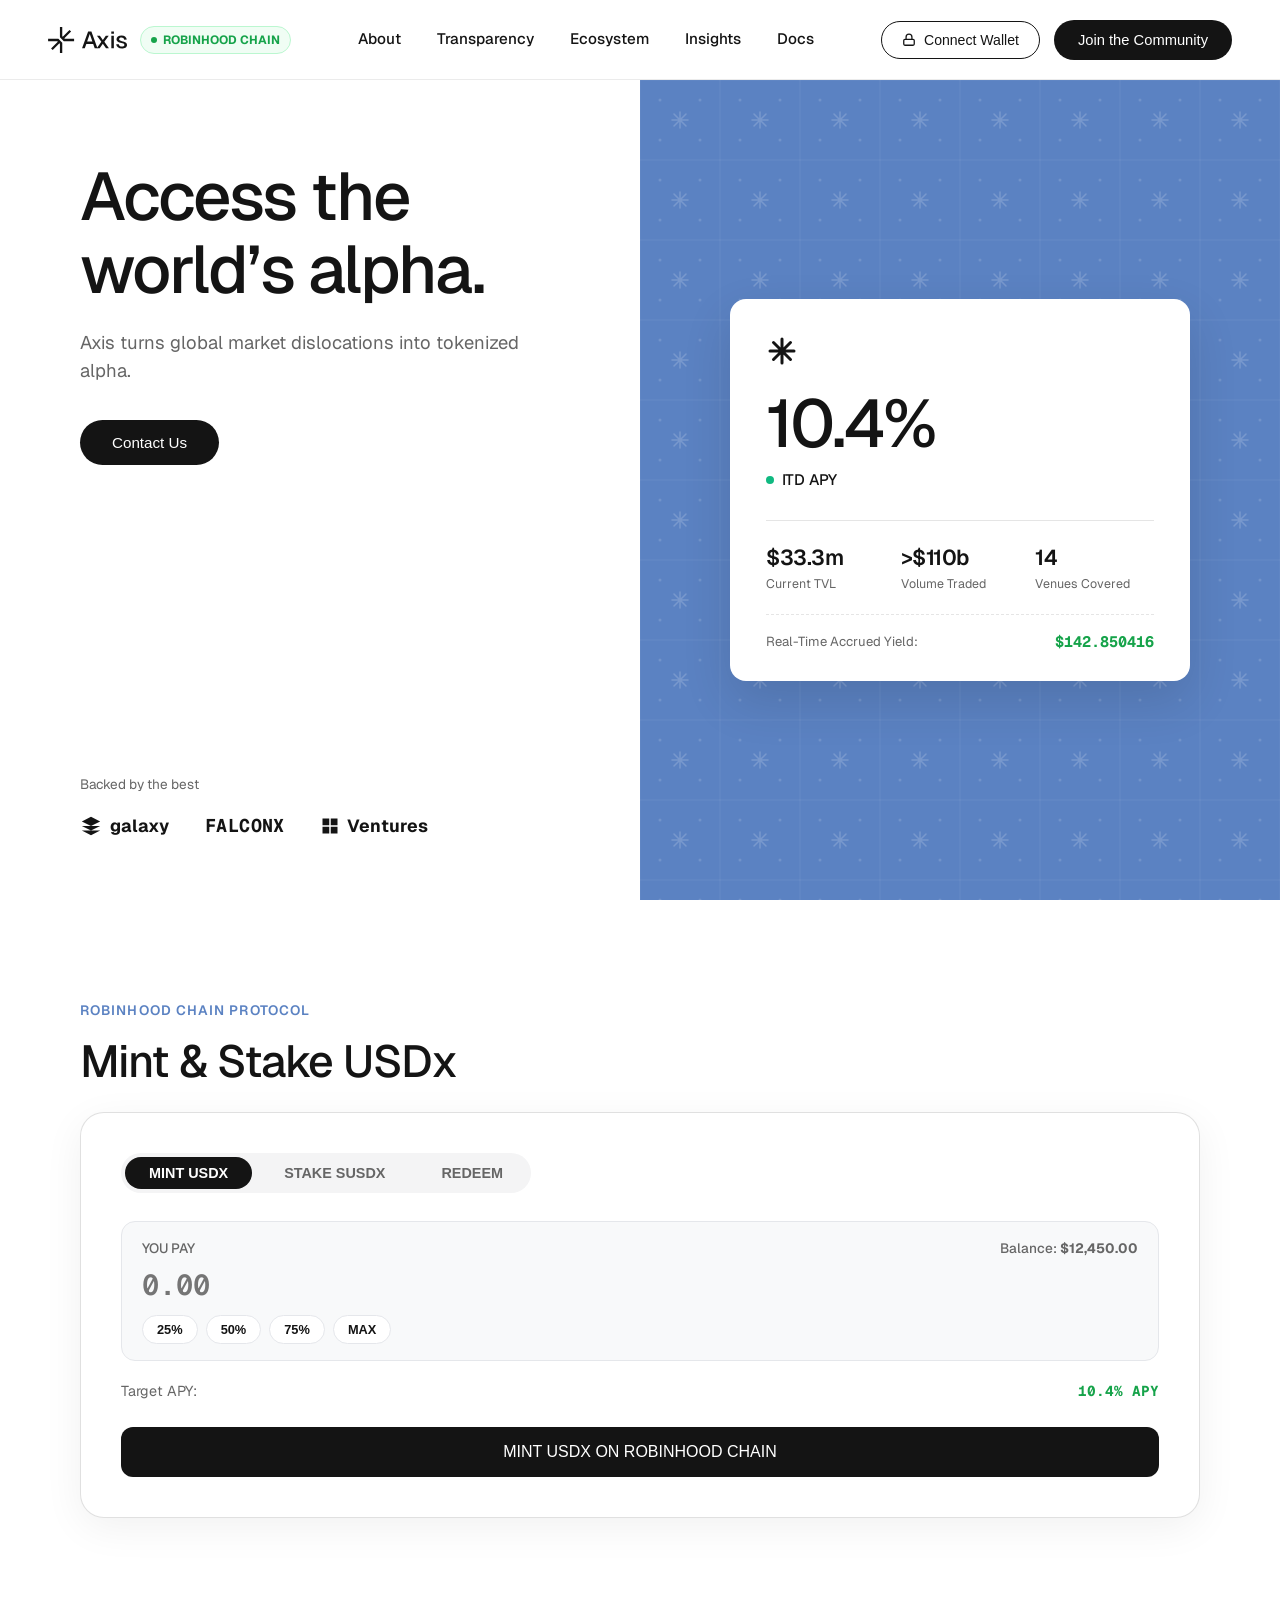
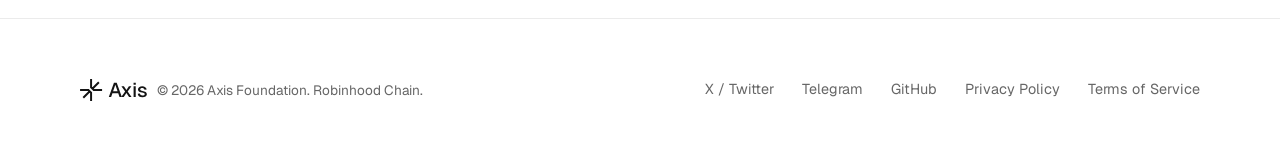
==== commit 12af1021: "Pixel-perfect visual replica of axis.to (clean white + periwinkle halftone grid + exact stat card)" ====
--- a/index.html
+++ b/index.html
@@ -3,452 +3,255 @@
 <head>
   <meta charset="UTF-8">
   <meta name="viewport" content="width=device-width, initial-scale=1.0">
-  <title>Axis — Access the World's Alpha (Robinhood Chain Protocol)</title>
+  <title>Axis — Access the World's Alpha</title>
   <meta name="description" content="Axis turns global market dislocations into tokenized alpha. Earn 10–20% net APY through institutional-grade delta-neutral arbitrage on Robinhood Chain.">
   <link rel="stylesheet" href="styles.css">
   <link rel="icon" type="image/svg+xml" href="favicon.svg">
   <meta property="og:title" content="Axis — Access the World's Alpha">
-  <meta property="og:description" content="Institutional-grade synthetic dollar USDx & yield protocol natively built for Robinhood Chain.">
+  <meta property="og:description" content="Axis turns global market dislocations into tokenized alpha. Earn 10–20% net APY through institutional-grade delta-neutral arbitrage, fully transparent onchain.">
 </head>
 <body>
 
-  <!-- Animated Mesh Background -->
-  <div class="bg-mesh"></div>
-
-  <div class="page-wrapper">
-
-    <!-- Header Navbar -->
-    <header class="navbar">
-      <div style="display: flex; align-items: center;">
-        <a href="#" class="brand-logo-link">
-          <svg class="brand-svg-logo" viewBox="0 0 92 30" fill="none" xmlns="http://www.w3.org/2000/svg">
-            <path d="M16.4545 18.1115V30H13.7643V19.4278C13.7643 19.2981 13.7127 19.1737 13.621 19.082C13.43 18.8909 13.1203 18.891 12.9293 19.082L5.4361 26.5761L3.53331 24.6733L11.0271 17.1797C11.218 16.9888 11.218 16.6792 11.0271 16.4883C10.9354 16.3966 10.8111 16.3451 10.6814 16.3451H0.109375V13.6549H11.9978L16.4545 18.1115Z" fill="currentColor"/>
-            <path d="M16.4545 10.572C16.4545 10.7017 16.506 10.826 16.5977 10.9177C16.7886 11.1087 17.0982 11.1087 17.2891 10.9177L24.7826 3.42393L26.6854 5.32673L19.1914 12.8199C19.0003 13.0109 19.0003 13.3206 19.1913 13.5116C19.2831 13.6034 19.4075 13.6549 19.5372 13.6549H30.1094V16.3451H18.2209L13.7643 11.8885V0H16.4545V10.572Z" fill="currentColor"/>
-            <path d="M88.0107 14.6169C87.7097 13.0571 86.2594 12.1268 84.7544 12.1268C83.2768 12.1268 82.0728 12.8929 82.0728 14.179C82.1001 15.4925 83.7693 16.0124 85.3017 16.3134C88.9137 16.9701 91.2123 17.9279 91.2123 20.7737C91.2123 23.6195 88.3664 24.8783 85.2743 24.8783C81.5802 24.8783 78.9259 23.0175 78.707 19.9802L81.6897 19.7886C81.9907 21.4304 83.2494 22.4703 85.247 22.4703C86.5604 22.4703 88.2022 22.0051 88.2022 20.6369C88.1749 19.0771 86.3415 18.8856 84.7818 18.5299C81.6897 17.8731 79.0628 17.0249 79.0628 14.2611C79.0628 11.4427 81.3613 9.71875 84.9733 9.71875C88.1202 9.71875 90.5282 11.5521 90.9934 14.4527L88.0107 14.6169Z" fill="currentColor"/>
-            <path d="M73.0977 10.047H75.9983V24.5498H73.0977V10.047ZM73.043 7.91266V5.14893H76.0803V7.91266H73.043Z" fill="currentColor"/>
-            <path d="M66.7127 10.0469H70.0785L65.0435 17.1614L70.2974 24.5497H66.9316L63.2922 19.2137L59.6255 24.5497H56.2598L61.541 17.1341L56.506 10.0469H59.8718L63.2922 15.0818L66.7127 10.0469Z" fill="currentColor"/>
-            <path d="M39.3027 24.5498L46.3079 5.12158H50.084L57.0892 24.5498H53.915L52.1637 19.4875H44.2282L42.4496 24.5498H39.3027ZM45.1586 16.8059H51.2333L48.1959 7.94005L45.1586 16.8059Z" fill="currentColor"/>
+  <!-- Navigation Bar -->
+  <header class="navbar">
+    <div style="display: flex; align-items: center;">
+      <a href="#" class="brand-logo-wrap">
+        <!-- Axis Vector Star Logo -->
+        <svg class="brand-svg" viewBox="0 0 92 30" fill="none" xmlns="http://www.w3.org/2000/svg">
+          <path d="M16.4545 18.1115V30H13.7643V19.4278C13.7643 19.2981 13.7127 19.1737 13.621 19.082C13.43 18.8909 13.1203 18.891 12.9293 19.082L5.4361 26.5761L3.53331 24.6733L11.0271 17.1797C11.218 16.9888 11.218 16.6792 11.0271 16.4883C10.9354 16.3966 10.8111 16.3451 10.6814 16.3451H0.109375V13.6549H11.9978L16.4545 18.1115Z" fill="currentColor"/>
+          <path d="M16.4545 10.572C16.4545 10.7017 16.506 10.826 16.5977 10.9177C16.7886 11.1087 17.0982 11.1087 17.2891 10.9177L24.7826 3.42393L26.6854 5.32673L19.1914 12.8199C19.0003 13.0109 19.0003 13.3206 19.1913 13.5116C19.2831 13.6034 19.4075 13.6549 19.5372 13.6549H30.1094V16.3451H18.2209L13.7643 11.8885V0H16.4545V10.572Z" fill="currentColor"/>
+          <path d="M88.0107 14.6169C87.7097 13.0571 86.2594 12.1268 84.7544 12.1268C83.2768 12.1268 82.0728 12.8929 82.0728 14.179C82.1001 15.4925 83.7693 16.0124 85.3017 16.3134C88.9137 16.9701 91.2123 17.9279 91.2123 20.7737C91.2123 23.6195 88.3664 24.8783 85.2743 24.8783C81.5802 24.8783 78.9259 23.0175 78.707 19.9802L81.6897 19.7886C81.9907 21.4304 83.2494 22.4703 85.247 22.4703C86.5604 22.4703 88.2022 22.0051 88.2022 20.6369C88.1749 19.0771 86.3415 18.8856 84.7818 18.5299C81.6897 17.8731 79.0628 17.0249 79.0628 14.2611C79.0628 11.4427 81.3613 9.71875 84.9733 9.71875C88.1202 9.71875 90.5282 11.5521 90.9934 14.4527L88.0107 14.6169Z" fill="currentColor"/>
+          <path d="M73.0977 10.047H75.9983V24.5498H73.0977V10.047ZM73.043 7.91266V5.14893H76.0803V7.91266H73.043Z" fill="currentColor"/>
+          <path d="M66.7127 10.0469H70.0785L65.0435 17.1614L70.2974 24.5497H66.9316L63.2922 19.2137L59.6255 24.5497H56.2598L61.541 17.1341L56.506 10.0469H59.8718L63.2922 15.0818L66.7127 10.0469Z" fill="currentColor"/>
+          <path d="M39.3027 24.5498L46.3079 5.12158H50.084L57.0892 24.5498H53.915L52.1637 19.4875H44.2282L42.4496 24.5498H39.3027ZM45.1586 16.8059H51.2333L48.1959 7.94005L45.1586 16.8059Z" fill="currentColor"/>
+        </svg>
+      </a>
+
+      <div class="chain-tag">
+        <span style="width: 6px; height: 6px; border-radius: 50%; background: #16a34a; display: inline-block;"></span>
+        ROBINHOOD CHAIN
+      </div>
+    </div>
+
+    <nav class="nav-menu">
+      <a href="#about" class="nav-item">About</a>
+      <a href="#transparency" class="nav-item">Transparency</a>
+      <a href="#ecosystem" class="nav-item">Ecosystem</a>
+      <a href="#insights" class="nav-item">Insights</a>
+      <a href="#docs" class="nav-item">Docs</a>
+    </nav>
+
+    <div style="display: flex; align-items: center; gap: 14px;">
+      <button class="btn-outline-pill" style="padding: 10px 20px; font-size: 0.88rem;" id="navbarConnectBtn" onclick="connectRobinhoodWallet()">
+        <svg width="14" height="14" viewBox="0 0 24 24" fill="none" stroke="currentColor" stroke-width="2.2"><rect x="3" y="11" width="18" height="10" rx="2"/><path d="M7 11V7a5 5 0 0 1 10 0v4"/></svg>
+        <span>Connect Wallet</span>
+      </button>
+
+      <button class="btn-black-pill" onclick="openContactModal()">
+        Join the Community
+      </button>
+    </div>
+  </header>
+
+  <!-- HERO SECTION SPLIT -->
+  <section class="hero-split">
+    
+    <!-- Hero Left Column -->
+    <div class="hero-left">
+      <div>
+        <h1 class="hero-main-title">
+          Access the<br>world’s alpha.
+        </h1>
+
+        <p class="hero-sub-text">
+          Axis turns global market dislocations into tokenized alpha.
+        </p>
+
+        <button class="btn-black-pill" style="padding: 14px 32px; font-size: 0.95rem;" onclick="openContactModal()">
+          Contact Us
+        </button>
+      </div>
+
+      <div class="backed-section">
+        <div class="backed-title">Backed by the best</div>
+        <div class="backed-logos-row">
+          <div class="backed-logo-text">
+            <svg width="22" height="22" viewBox="0 0 24 24" fill="currentColor"><path d="M12 2L2 7l10 5 10-5-10-5zM2 17l10 5 10-5M2 12l10 5 10-5"/></svg>
+            galaxy
+          </div>
+          <div class="backed-logo-text" style="font-family: var(--font-mono); font-size: 1.15rem;">
+            FALCONX
+          </div>
+          <div class="backed-logo-text">
+            <svg width="18" height="18" viewBox="0 0 24 24" fill="currentColor"><rect x="2" y="2" width="9" height="9"/><rect x="13" y="2" width="9" height="9"/><rect x="2" y="13" width="9" height="9"/><rect x="13" y="13" width="9" height="9"/></svg>
+            Ventures
+          </div>
+        </div>
+      </div>
+    </div>
+
+    <!-- Hero Right Column - Periwinkle Blue Grid Tile Canvas -->
+    <div class="hero-right-grid">
+      <!-- Halftone Cross Tile Grid Pattern SVG Background -->
+      <svg class="grid-pattern-bg" width="100%" height="100%" xmlns="http://www.w3.org/2000/svg">
+        <defs>
+          <pattern id="crossGrid" width="80" height="80" patternUnits="userSpaceOnUse">
+            <path d="M0 0h80v80H0z" fill="none" stroke="rgba(255,255,255,0.15)" stroke-width="1"/>
+            <!-- Asterisk / Cross Halftone Pattern -->
+            <path d="M40 32v16M32 40h16M34 34l12 12M46 34L34 46" stroke="rgba(255,255,255,0.4)" stroke-width="1.5" stroke-linecap="round"/>
+            <circle cx="20" cy="20" r="1.5" fill="rgba(255,255,255,0.3)"/>
+            <circle cx="60" cy="20" r="1.5" fill="rgba(255,255,255,0.3)"/>
+            <circle cx="20" cy="60" r="1.5" fill="rgba(255,255,255,0.3)"/>
+            <circle cx="60" cy="60" r="1.5" fill="rgba(255,255,255,0.3)"/>
+          </pattern>
+        </defs>
+        <rect width="100%" height="100%" fill="url(#crossGrid)"/>
+      </svg>
+
+      <!-- Exact White Stat Card -->
+      <div class="stat-card-white">
+        <div class="stat-card-header">
+          <!-- Axis Geometric Star Logo -->
+          <svg class="axis-star-icon" viewBox="0 0 32 32" fill="none" xmlns="http://www.w3.org/2000/svg">
+            <path d="M16 4V28M4 16H28M7.5 7.5L24.5 24.5M24.5 7.5L7.5 24.5" stroke="#141414" stroke-width="3" stroke-linecap="round"/>
           </svg>
-        </a>
-
-        <div class="chain-badge">
-          <span style="width: 6px; height: 6px; border-radius: 50%; background: #00c805; display: inline-block;"></span>
-          ROBINHOOD CHAIN
-        </div>
-      </div>
-
-      <nav class="nav-links">
-        <a href="#about" class="nav-link">About</a>
-        <a href="#mechanism" class="nav-link">Mechanism</a>
-        <a href="#dapp" class="nav-link active">App Portal</a>
-        <a href="#security" class="nav-link">Security</a>
-        <a href="https://docs.axis.to" target="_blank" class="nav-link">Docs</a>
-      </nav>
-
-      <div style="display: flex; align-items: center; gap: 14px;">
-        <button class="btn-rounded btn-outline" onclick="openContactModal()">Contact Us</button>
-        <button class="btn-rounded btn-dark" id="navbarConnectBtn" onclick="connectRobinhoodWallet()">
-          <svg width="16" height="16" viewBox="0 0 24 24" fill="none" stroke="currentColor" stroke-width="2.2" stroke-linecap="round" stroke-linejoin="round"><path d="M20 12V8H6a2 2 0 0 1-2-2c0-1.1.9-2 2-2h12v4"/><path d="M4 6v12c0 1.1.9 2 2 2h14v-4"/><path d="M18 12a2 2 0 0 0-2 2c0 1.1.9 2 2 2h4v-4h-4z"/></svg>
-          <span>Connect Wallet</span>
-        </button>
-      </div>
-    </header>
-
-    <!-- Main Content -->
-    <main>
-
-      <!-- HERO SECTION -->
-      <section class="hero-section">
-        <div class="hero-grid">
-          <div>
-            <div class="hero-tag">
-              <svg width="14" height="14" viewBox="0 0 24 24" fill="none" stroke="currentColor" stroke-width="2.5"><circle cx="12" cy="12" r="10"/><path d="M12 8v8M8 12h8"/></svg>
-              INSTITUTIONAL YIELD ENGINE
-            </div>
-
-            <h1 class="hero-headline">
-              Access the<br>world’s alpha.
-            </h1>
-
-            <p class="hero-subtitle">
-              Axis turns global market dislocations into tokenized alpha on <strong>Robinhood Chain</strong>. Earn 10–20% net APY through institutional delta-neutral arbitrage.
-            </p>
-
-            <div style="display: flex; gap: 16px; align-items: center;">
-              <a href="#dapp" class="btn-rounded btn-green" style="padding: 14px 32px; font-size: 1rem;">
-                Launch USDx App
-              </a>
-              <button class="btn-rounded btn-outline" style="padding: 14px 28px; font-size: 0.95rem;" onclick="openContactModal()">
-                Institutional Portal
-              </button>
-            </div>
-
-            <div class="hero-backed">
-              <div class="backed-label">Backed by Industry Leaders</div>
-              <div class="backed-logos">
-                <div class="backed-logo-item">
-                  <svg width="20" height="20" viewBox="0 0 24 24" fill="currentColor"><path d="M12 2L2 7l10 5 10-5-10-5zM2 17l10 5 10-5M2 12l10 5 10-5"/></svg>
-                  GALAXY DIGITAL
-                </div>
-                <div class="backed-logo-item">
-                  <svg width="20" height="20" viewBox="0 0 24 24" fill="currentColor"><circle cx="12" cy="12" r="10"/></svg>
-                  FALCONX
-                </div>
-                <div class="backed-logo-item" style="color: #00c805;">
-                  <svg width="20" height="20" viewBox="0 0 24 24" fill="none" stroke="#00c805" stroke-width="2.5"><path d="M22 12h-4l-3 9L9 3l-3 9H2"/></svg>
-                  ROBINHOOD WEB3
-                </div>
-              </div>
-            </div>
-          </div>
-
-          <!-- Hero Metric Stack Card -->
-          <div class="metric-stack-card">
-            <div class="primary-stat-box">
-              <div>
-                <div style="font-size: 0.8rem; font-weight: 700; color: var(--text-muted); text-transform: uppercase; letter-spacing: 0.1em; margin-bottom: 8px;">ITD Net APY</div>
-                <div class="stat-val-huge">14.82<span style="font-size: 2rem; color: var(--accent-green);">%</span></div>
-              </div>
-              <div class="apy-live-badge">
-                <div class="pulse-dot"></div>
-                REAL-TIME ACCRUAL
-              </div>
-            </div>
-
-            <div class="metrics-sub-grid">
-              <div class="metric-sub-item">
-                <div class="metric-sub-val">$48.5M</div>
-                <div class="metric-sub-label">Current TVL</div>
-              </div>
-              <div class="metric-sub-item">
-                <div class="metric-sub-val">&gt;$110B</div>
-                <div class="metric-sub-label">Volume Traded</div>
-              </div>
-              <div class="metric-sub-item">
-                <div class="metric-sub-val">14</div>
-                <div class="metric-sub-label">Venues Covered</div>
-              </div>
-            </div>
-
-            <div style="margin-top: 24px; padding-top: 20px; border-top: 1px solid var(--border-light); display: flex; justify-content: space-between; align-items: center;">
-              <span style="font-size: 0.85rem; color: var(--text-muted);">Your Live Accrued Yield:</span>
-              <span id="liveYieldEarnedVal" class="mono-text" style="font-size: 1.1rem; font-weight: 700; color: var(--accent-green);">$142.850400</span>
-            </div>
-          </div>
-        </div>
-      </section>
-
-      <!-- ABOUT SECTION -->
-      <section id="about" class="section-about">
-        <div class="section-label">ABOUT AXIS</div>
-        <h2 class="section-title">A tokenized engine turning market dislocations into profit.</h2>
-        <p class="section-desc">
-          The Axis engine is a proprietary, low-latency execution system designed to identify and capture risk-managed arbitrage opportunities. The resulting profit is passed directly onchain to holders of <strong>USDx</strong> and <strong>sUSDx</strong> on Robinhood Chain.
-        </p>
-
-        <div class="pillars-grid">
-          <div class="pillar-card">
-            <div class="pillar-icon-box">
-              <svg width="24" height="24" viewBox="0 0 24 24" fill="none" stroke="currentColor" stroke-width="2.2" stroke-linecap="round" stroke-linejoin="round"><path d="M22 11.08V12a10 10 0 1 1-5.93-9.14"/><polyline points="22 4 12 14.01 9 11.01"/></svg>
-            </div>
-            <h3 class="pillar-title">Proven Track Record</h3>
-            <p class="pillar-desc">36% annualized historical returns with 4.9 Sharpe ratio and peak AUM exceeding $400M.</p>
-          </div>
-
-          <div class="pillar-card">
-            <div class="pillar-icon-box">
-              <svg width="24" height="24" viewBox="0 0 24 24" fill="none" stroke="currentColor" stroke-width="2.2" stroke-linecap="round" stroke-linejoin="round"><polygon points="13 2 3 14 12 14 11 22 21 10 12 10 13 2"/></svg>
-            </div>
-            <h3 class="pillar-title">Liquid & Instant</h3>
-            <p class="pillar-desc">Redeem instantly with deep market depth and optimized zero-slippage Robinhood execution.</p>
-          </div>
-
-          <div class="pillar-card">
-            <div class="pillar-icon-box">
-              <svg width="24" height="24" viewBox="0 0 24 24" fill="none" stroke="currentColor" stroke-width="2.2" stroke-linecap="round" stroke-linejoin="round"><path d="M14 2H6a2 2 0 0 0-2 2v16a2 2 0 0 0 2 2h12a2 2 0 0 0 2-2V8z"/><polyline points="14 2 14 8 20 8"/><line x1="16" y1="13" x2="8" y2="13"/><line x1="16" y1="17" x2="8" y2="17"/></svg>
-            </div>
-            <h3 class="pillar-title">Verifiable Onchain</h3>
-            <p class="pillar-desc">Monitor yield distributions and reserve attestations transparently on Robinhood Chain EVM.</p>
-          </div>
-        </div>
-      </section>
-
-      <!-- MECHANISM SECTION -->
-      <section id="mechanism" class="section-mechanism">
-        <div class="section-label">HOW AXIS WORKS</div>
-        <h2 class="section-title">The Arbitrage Execution Workflow</h2>
-
-        <div class="steps-grid">
-          <div class="step-card">
-            <div class="step-num">STEP 01</div>
-            <h3 style="font-size: 1.25rem; font-weight: 700; margin-bottom: 10px;">Signal Identification</h3>
-            <p style="color: var(--text-muted); font-size: 0.92rem;">Our low-latency system continuously scans global order books to detect spread dislocations.</p>
-          </div>
-
-          <div class="step-card">
-            <div class="step-num">STEP 02</div>
-            <h3 style="font-size: 1.25rem; font-weight: 700; margin-bottom: 10px;">Risk-Managed Execution</h3>
-            <p style="color: var(--text-muted); font-size: 0.92rem;">High-frequency algorithms execute precise delta-neutral trades to capture identified spread instantly.</p>
-          </div>
-
-          <div class="step-card">
-            <div class="step-num">STEP 03</div>
-            <h3 style="font-size: 1.25rem; font-weight: 700; margin-bottom: 10px;">Value Accrual & Streaming</h3>
-            <p style="color: var(--text-muted); font-size: 0.92rem;">Net profits stream directly to sUSDx holders on Robinhood Chain with sub-second compounding.</p>
-          </div>
-        </div>
-      </section>
-
-      <!-- INTERACTIVE DAPP PORTAL -->
-      <section id="dapp" class="section-dapp">
-        <div class="section-label">ROBINHOOD CHAIN DAPP PORTAL</div>
-        <h2 class="section-title">Mint & Stake USDx</h2>
-
-        <div class="dapp-container-grid">
+
+          <div class="stat-number-huge">10.4%</div>
           
-          <!-- Interactive Mint / Stake Card -->
-          <div class="dapp-interactive-card">
-            
-            <div class="dapp-tab-header">
-              <button class="dapp-tab-btn active" data-tab="mint">MINT USDX</button>
-              <button class="dapp-tab-btn" data-tab="stake">STAKE SUSDX</button>
-              <button class="dapp-tab-btn" data-tab="redeem">REDEEM</button>
-            </div>
-
-            <!-- Input Box -->
-            <div class="input-group">
-              <div class="input-label-row">
-                <span>YOU PAY</span>
-                <span>Balance: <strong id="usdcBalanceVal">$12,450.00</strong></span>
-              </div>
-              <div class="input-box">
-                <input type="number" id="depositInputAmount" class="token-input" placeholder="0.00" oninput="calculateOutputs()">
-                <div class="token-selector-btn">
-                  <svg width="18" height="18" viewBox="0 0 24 24" fill="none" stroke="currentColor" stroke-width="2"><circle cx="12" cy="12" r="10"/><path d="M12 6v12M6 12h12"/></svg>
-                  USDC
-                </div>
-              </div>
-              <div class="preset-pills">
-                <button class="pill-btn" data-pct="25">25%</button>
-                <button class="pill-btn" data-pct="50">50%</button>
-                <button class="pill-btn" data-pct="75">75%</button>
-                <button class="pill-btn" onclick="setMaxAmount()">MAX</button>
-              </div>
-            </div>
-
-            <!-- Output Box -->
-            <div class="input-group">
-              <div class="input-label-row">
-                <span>YOU RECEIVE</span>
-                <span>USDx Balance: <strong id="usdxBalanceVal">$2,500.00</strong></span>
-              </div>
-              <div class="input-box" style="background: rgba(15, 23, 42, 0.4);">
-                <span id="receiveOutputVal" class="mono-text" style="font-size: 1.5rem; font-weight: 700; color: var(--accent-light-blue);">0.00</span>
-                <div class="token-selector-btn" style="background: rgba(59, 130, 246, 0.2); color: var(--accent-light-blue);">
-                  USDx
-                </div>
-              </div>
-            </div>
-
-            <!-- Details Summary -->
-            <div class="summary-rows">
-              <div class="summary-row">
-                <span style="color: var(--text-muted);">Protocol APY</span>
-                <span class="mono-text text-green" style="font-weight: 700;">14.82% APY</span>
-              </div>
-              <div class="summary-row">
-                <span style="color: var(--text-muted);">Est. Annual Yield</span>
-                <span id="estAnnualYieldVal" class="mono-text" style="font-weight: 700; color: var(--accent-green);">+$0.00 / yr</span>
-              </div>
-              <div class="summary-row">
-                <span style="color: var(--text-muted);">Robinhood Chain Gas</span>
-                <span class="mono-text" style="color: #00c805;">Zero-Gas Sponsored</span>
-              </div>
-            </div>
-
-            <!-- Primary Action Button -->
-            <button id="dappActionBtn" class="btn-rounded btn-green" style="width: 100%; padding: 16px; font-size: 1rem; border-radius: 14px; justify-content: center;" onclick="executeDappAction()">
-              MINT USDX ON ROBINHOOD CHAIN
-            </button>
-          </div>
-
-          <!-- Live Onchain Transaction Feed -->
-          <div class="feed-panel">
-            <div class="feed-header">
-              <div>
-                <h3 style="font-size: 1.1rem; font-weight: 700;">Robinhood Live Transactions</h3>
-                <span style="font-size: 0.78rem; color: var(--text-muted);">Real-time EVM yield & minting logs</span>
-              </div>
-              <span class="pulse-dot"></span>
-            </div>
-
-            <div id="transactionFeedList" class="feed-list">
-              <div class="feed-item">
-                <div>
-                  <div style="font-weight: 700;">Stake sUSDx</div>
-                  <div style="font-size: 0.75rem; color: var(--text-muted);" class="mono-text">0xRH...4921</div>
-                </div>
-                <div style="text-align: right;">
-                  <div style="font-weight: 700; color: var(--accent-green);" class="mono-text">+1,200 sUSDx</div>
-                  <div style="font-size: 0.75rem; color: #00c805;">Robinhood EVM</div>
-                </div>
-              </div>
-
-              <div class="feed-item">
-                <div>
-                  <div style="font-weight: 700;">Mint USDx</div>
-                  <div style="font-size: 0.75rem; color: var(--text-muted);" class="mono-text">0xRH...8812</div>
-                </div>
-                <div style="text-align: right;">
-                  <div style="font-weight: 700; color: var(--accent-light-blue);" class="mono-text">+5,000 USDx</div>
-                  <div style="font-size: 0.75rem; color: #00c805;">Robinhood EVM</div>
-                </div>
-              </div>
-
-              <div class="feed-item">
-                <div>
-                  <div style="font-weight: 700;">Yield Distribution</div>
-                  <div style="font-size: 0.75rem; color: var(--text-muted);" class="mono-text">0xRH...3319</div>
-                </div>
-                <div style="text-align: right;">
-                  <div style="font-weight: 700; color: var(--accent-green);" class="mono-text">+$14.28 Yield</div>
-                  <div style="font-size: 0.75rem; color: #00c805;">Robinhood EVM</div>
-                </div>
-              </div>
-            </div>
-          </div>
-
-        </div>
-      </section>
-
-      <!-- SECURITY & TRANSPARENCY SECTION -->
-      <section id="security" class="section-security">
-        <div class="section-label">SECURITY & TRANSPARENCY</div>
-        <h2 class="section-title">Institutional Protection & Audits</h2>
-
-        <div class="security-grid">
-          <div class="security-card">
-            <div class="security-card-title">Audits</div>
-            <div class="partner-logo-box">
-              <svg width="20" height="20" viewBox="0 0 24 24" fill="none" stroke="#60a5fa" stroke-width="2"><rect x="3" y="3" width="18" height="18" rx="4"/><path d="m9 12 2 2 4-4"/></svg>
-              Zellic Security
-            </div>
-          </div>
-
-          <div class="security-card">
-            <div class="security-card-title">Off-Exchange Mirroring</div>
-            <div class="partner-logo-box">
-              <svg width="20" height="20" viewBox="0 0 24 24" fill="none" stroke="#60a5fa" stroke-width="2"><circle cx="12" cy="12" r="9"/><line x1="3.6" y1="9" x2="20.4" y2="9"/><line x1="3.6" y1="15" x2="20.4" y2="15"/></svg>
-              Copper ClearLoop
-            </div>
-          </div>
-
-          <div class="security-card">
-            <div class="security-card-title">Custody Partner</div>
-            <div class="partner-logo-box">
-              <svg width="20" height="20" viewBox="0 0 24 24" fill="none" stroke="#60a5fa" stroke-width="2"><rect x="3" y="11" width="18" height="10" rx="2"/><path d="M7 11V7a5 5 0 0 1 10 0v4"/></svg>
-              Fireblocks Vaults
-            </div>
-          </div>
-
-          <div class="security-card">
-            <div class="security-card-title">Onchain Attestations</div>
-            <div class="partner-logo-box">
-              <svg width="20" height="20" viewBox="0 0 24 24" fill="none" stroke="#60a5fa" stroke-width="2"><polygon points="12 2 2 7 12 12 22 7 12 2"/><polyline points="2 17 12 22 22 17"/><polyline points="2 12 12 17 22 12"/></svg>
-              Chainlink Oracles
-            </div>
-          </div>
-        </div>
-      </section>
-
-    </main>
-
-    <!-- Site Footer -->
-    <footer class="site-footer">
-      <div class="footer-inner">
-        <div style="display: flex; align-items: center; gap: 16px;">
-          <svg class="brand-svg-logo" style="height: 22px;" viewBox="0 0 92 30" fill="none" xmlns="http://www.w3.org/2000/svg">
-            <path d="M16.4545 18.1115V30H13.7643V19.4278C13.7643 19.2981 13.7127 19.1737 13.621 19.082C13.43 18.8909 13.1203 18.891 12.9293 19.082L5.4361 26.5761L3.53331 24.6733L11.0271 17.1797C11.218 16.9888 11.218 16.6792 11.0271 16.4883C10.9354 16.3966 10.8111 16.3451 10.6814 16.3451H0.109375V13.6549H11.9978L16.4545 18.1115Z" fill="currentColor"/>
-            <path d="M16.4545 10.572C16.4545 10.7017 16.506 10.826 16.5977 10.9177C16.7886 11.1087 17.0982 11.1087 17.2891 10.9177L24.7826 3.42393L26.6854 5.32673L19.1914 12.8199C19.0003 13.0109 19.0003 13.3206 19.1913 13.5116C19.2831 13.6034 19.4075 13.6549 19.5372 13.6549H30.1094V16.3451H18.2209L13.7643 11.8885V0H16.4545V10.572Z" fill="currentColor"/>
-            <path d="M88.0107 14.6169C87.7097 13.0571 86.2594 12.1268 84.7544 12.1268C83.2768 12.1268 82.0728 12.8929 82.0728 14.179C82.1001 15.4925 83.7693 16.0124 85.3017 16.3134C88.9137 16.9701 91.2123 17.9279 91.2123 20.7737C91.2123 23.6195 88.3664 24.8783 85.2743 24.8783C81.5802 24.8783 78.9259 23.0175 78.707 19.9802L81.6897 19.7886C81.9907 21.4304 83.2494 22.4703 85.247 22.4703C86.5604 22.4703 88.2022 22.0051 88.2022 20.6369C88.1749 19.0771 86.3415 18.8856 84.7818 18.5299C81.6897 17.8731 79.0628 17.0249 79.0628 14.2611C79.0628 11.4427 81.3613 9.71875 84.9733 9.71875C88.1202 9.71875 90.5282 11.5521 90.9934 14.4527L88.0107 14.6169Z" fill="currentColor"/>
-            <path d="M73.0977 10.047H75.9983V24.5498H73.0977V10.047ZM73.043 7.91266V5.14893H76.0803V7.91266H73.043Z" fill="currentColor"/>
-            <path d="M66.7127 10.0469H70.0785L65.0435 17.1614L70.2974 24.5497H66.9316L63.2922 19.2137L59.6255 24.5497H56.2598L61.541 17.1341L56.506 10.0469H59.8718L63.2922 15.0818L66.7127 10.0469Z" fill="currentColor"/>
-            <path d="M39.3027 24.5498L46.3079 5.12158H50.084L57.0892 24.5498H53.915L52.1637 19.4875H44.2282L42.4496 24.5498H39.3027ZM45.1586 16.8059H51.2333L48.1959 7.94005L45.1586 16.8059Z" fill="currentColor"/>
-          </svg>
-          <span style="font-size: 0.85rem; color: var(--text-muted);">&copy; 2026 Axis Foundation. Robinhood Chain Yield Protocol.</span>
-        </div>
-
-        <div class="footer-links">
-          <a href="https://x.com/AxisFDN" target="_blank" class="footer-link">Twitter / X (@AxisFDN)</a>
-          <a href="https://t.me/AxisFDN" target="_blank" class="footer-link">Telegram</a>
-          <a href="https://github.com/caSSano22/axis" target="_blank" class="footer-link">GitHub</a>
-          <a href="#" class="footer-link">Privacy Policy</a>
-          <a href="#" class="footer-link">Terms of Service</a>
-        </div>
-      </div>
-    </footer>
-
-  </div>
-
-  <!-- Real Web3 EIP-1193 Wallet Modal -->
+          <div class="stat-badge-row">
+            <span class="green-pulse-dot"></span>
+            <span>ITD APY</span>
+          </div>
+        </div>
+
+        <div class="stat-sub-grid">
+          <div class="sub-stat-box">
+            <div class="sub-stat-val">$33.3m</div>
+            <div class="sub-stat-label">Current TVL</div>
+          </div>
+          <div class="sub-stat-box">
+            <div class="sub-stat-val">&gt;$110b</div>
+            <div class="sub-stat-label">Volume Traded</div>
+          </div>
+          <div class="sub-stat-box">
+            <div class="sub-stat-val">14</div>
+            <div class="sub-stat-label">Venues Covered</div>
+          </div>
+        </div>
+
+        <div style="margin-top: 20px; padding-top: 16px; border-top: 1px dashed rgba(0,0,0,0.1); display: flex; justify-content: space-between; align-items: center;">
+          <span style="font-size: 0.82rem; color: var(--text-muted);">Real-Time Accrued Yield:</span>
+          <span id="liveYieldEarnedVal" class="mono-text" style="font-size: 0.95rem; font-weight: 700; color: #16a34a;">$142.850400</span>
+        </div>
+      </div>
+
+    </div>
+
+  </section>
+
+  <!-- ROBINHOOD CHAIN INTERACTIVE DAPP PORTAL -->
+  <section id="dapp" class="section-white">
+    <div class="section-tag">ROBINHOOD CHAIN PROTOCOL</div>
+    <h2 class="section-heading">Mint & Stake USDx</h2>
+
+    <div class="dapp-card-white">
+      <div class="dapp-tabs-row">
+        <button class="dapp-tab active" data-tab="mint">MINT USDX</button>
+        <button class="dapp-tab" data-tab="stake">STAKE SUSDX</button>
+        <button class="dapp-tab" data-tab="redeem">REDEEM</button>
+      </div>
+
+      <div class="input-container">
+        <div style="display: flex; justify-content: space-between; font-size: 0.85rem; color: var(--text-muted); margin-bottom: 8px; font-weight: 500;">
+          <span>YOU PAY</span>
+          <span>Balance: <strong id="usdcBalanceVal">$12,450.00</strong></span>
+        </div>
+        <input type="number" id="depositInputAmount" class="amount-input" placeholder="0.00" oninput="calculateOutputs()">
+        <div class="preset-btns">
+          <button class="preset-btn" data-pct="25">25%</button>
+          <button class="preset-btn" data-pct="50">50%</button>
+          <button class="preset-btn" data-pct="75">75%</button>
+          <button class="preset-btn" onclick="setMaxAmount()">MAX</button>
+        </div>
+      </div>
+
+      <div style="display: flex; justify-content: space-between; align-items: center; margin-bottom: 24px; font-size: 0.9rem;">
+        <span style="color: var(--text-muted);">Target APY:</span>
+        <span class="mono-text" style="font-weight: 700; color: #16a34a;">10.4% APY</span>
+      </div>
+
+      <button id="dappActionBtn" class="btn-black-pill" style="width: 100%; padding: 16px; font-size: 1rem; border-radius: 12px; justify-content: center;" onclick="executeDappAction()">
+        MINT USDX ON ROBINHOOD CHAIN
+      </button>
+    </div>
+  </section>
+
+  <!-- Site Footer -->
+  <footer class="site-footer-white">
+    <div class="footer-row">
+      <div style="display: flex; align-items: center; gap: 10px;">
+        <svg class="brand-svg" style="height: 22px;" viewBox="0 0 92 30" fill="none" xmlns="http://www.w3.org/2000/svg">
+          <path d="M16.4545 18.1115V30H13.7643V19.4278C13.7643 19.2981 13.7127 19.1737 13.621 19.082C13.43 18.8909 13.1203 18.891 12.9293 19.082L5.4361 26.5761L3.53331 24.6733L11.0271 17.1797C11.218 16.9888 11.218 16.6792 11.0271 16.4883C10.9354 16.3966 10.8111 16.3451 10.6814 16.3451H0.109375V13.6549H11.9978L16.4545 18.1115Z" fill="currentColor"/>
+          <path d="M16.4545 10.572C16.4545 10.7017 16.506 10.826 16.5977 10.9177C16.7886 11.1087 17.0982 11.1087 17.2891 10.9177L24.7826 3.42393L26.6854 5.32673L19.1914 12.8199C19.0003 13.0109 19.0003 13.3206 19.1913 13.5116C19.2831 13.6034 19.4075 13.6549 19.5372 13.6549H30.1094V16.3451H18.2209L13.7643 11.8885V0H16.4545V10.572Z" fill="currentColor"/>
+          <path d="M88.0107 14.6169C87.7097 13.0571 86.2594 12.1268 84.7544 12.1268C83.2768 12.1268 82.0728 12.8929 82.0728 14.179C82.1001 15.4925 83.7693 16.0124 85.3017 16.3134C88.9137 16.9701 91.2123 17.9279 91.2123 20.7737C91.2123 23.6195 88.3664 24.8783 85.2743 24.8783C81.5802 24.8783 78.9259 23.0175 78.707 19.9802L81.6897 19.7886C81.9907 21.4304 83.2494 22.4703 85.247 22.4703C86.5604 22.4703 88.2022 22.0051 88.2022 20.6369C88.1749 19.0771 86.3415 18.8856 84.7818 18.5299C81.6897 17.8731 79.0628 17.0249 79.0628 14.2611C79.0628 11.4427 81.3613 9.71875 84.9733 9.71875C88.1202 9.71875 90.5282 11.5521 90.9934 14.4527L88.0107 14.6169Z" fill="currentColor"/>
+          <path d="M73.0977 10.047H75.9983V24.5498H73.0977V10.047ZM73.043 7.91266V5.14893H76.0803V7.91266H73.043Z" fill="currentColor"/>
+          <path d="M66.7127 10.0469H70.0785L65.0435 17.1614L70.2974 24.5497H66.9316L63.2922 19.2137L59.6255 24.5497H56.2598L61.541 17.1341L56.506 10.0469H59.8718L63.2922 15.0818L66.7127 10.0469Z" fill="currentColor"/>
+          <path d="M39.3027 24.5498L46.3079 5.12158H50.084L57.0892 24.5498H53.915L52.1637 19.4875H44.2282L42.4496 24.5498H39.3027ZM45.1586 16.8059H51.2333L48.1959 7.94005L45.1586 16.8059Z" fill="currentColor"/>
+        </svg>
+        <span style="font-size: 0.85rem; color: var(--text-muted);">&copy; 2026 Axis Foundation. Robinhood Chain.</span>
+      </div>
+
+      <div class="footer-nav">
+        <a href="https://x.com/AxisFDN" target="_blank" class="footer-link">X / Twitter</a>
+        <a href="https://t.me/AxisFDN" target="_blank" class="footer-link">Telegram</a>
+        <a href="https://github.com/caSSano22/axis" target="_blank" class="footer-link">GitHub</a>
+        <a href="#" class="footer-link">Privacy Policy</a>
+        <a href="#" class="footer-link">Terms of Service</a>
+      </div>
+    </div>
+  </footer>
+
+  <!-- Real Web3 Wallet Modal -->
   <div class="modal-backdrop" id="walletModal">
-    <div class="modal-content">
+    <div class="modal-card">
       <div style="display: flex; justify-content: space-between; align-items: center; margin-bottom: 20px;">
-        <h3 style="font-size: 1.3rem; font-weight: 700;">Connect EVM Wallet</h3>
-        <button style="background: transparent; border: none; color: var(--text-muted); font-size: 1.5rem; cursor: pointer;" onclick="closeWalletModal()">&times;</button>
-      </div>
-      <p style="color: var(--text-muted); font-size: 0.92rem; margin-bottom: 20px;">Connect your Web3 Wallet to interact with Axis USDx & sUSDx smart contracts on Robinhood Chain.</p>
+        <h3 style="font-size: 1.3rem; font-weight: 600;">Connect EVM Wallet</h3>
+        <button style="background: transparent; border: none; font-size: 1.5rem; cursor: pointer;" onclick="closeWalletModal()">&times;</button>
+      </div>
+      <p style="color: var(--text-muted); font-size: 0.92rem; margin-bottom: 20px;">Connect your Web3 Wallet to interact with Axis smart contracts on Robinhood Chain.</p>
       
       <div style="display: flex; flex-direction: column; gap: 12px; margin-bottom: 20px;">
-        <button class="btn-rounded btn-outline" style="width: 100%; padding: 14px 18px; border-radius: 14px; justify-content: space-between;" onclick="connectRealEIP1193Wallet('robinhood')">
-          <div style="display: flex; align-items: center; gap: 12px;">
-            <svg width="24" height="24" viewBox="0 0 24 24" fill="none" stroke="#00c805" stroke-width="2.2"><path d="M22 12h-4l-3 9L9 3l-3 9H2"/></svg>
-            <span style="font-weight: 700;">Robinhood Web3 Wallet</span>
-          </div>
-          <span style="font-size: 0.75rem; color: #00c805; font-weight: 700;">EVM NATIVE</span>
-        </button>
-
-        <button class="btn-rounded btn-outline" style="width: 100%; padding: 14px 18px; border-radius: 14px; justify-content: space-between;" onclick="connectRealEIP1193Wallet('metamask')">
-          <div style="display: flex; align-items: center; gap: 12px;">
-            <svg width="24" height="24" viewBox="0 0 24 24" fill="none" stroke="#f97316" stroke-width="2"><circle cx="12" cy="12" r="10"/><path d="M12 8v8M8 12h8"/></svg>
-            <span style="font-weight: 700;">MetaMask / Web3 Browser</span>
-          </div>
+        <button class="btn-outline-pill" style="width: 100%; padding: 14px 20px; justify-content: space-between; border-radius: 14px;" onclick="connectRealEIP1193Wallet('robinhood')">
+          <span style="font-weight: 600;">Robinhood Web3 Wallet</span>
+          <span style="font-size: 0.75rem; color: #16a34a; font-weight: 700;">EVM NATIVE</span>
+        </button>
+
+        <button class="btn-outline-pill" style="width: 100%; padding: 14px 20px; justify-content: space-between; border-radius: 14px;" onclick="connectRealEIP1193Wallet('metamask')">
+          <span style="font-weight: 600;">MetaMask / Web3 Browser</span>
           <span style="font-size: 0.75rem; color: var(--text-muted);">INJECTED</span>
         </button>
-
-        <button class="btn-rounded btn-outline" style="width: 100%; padding: 14px 18px; border-radius: 14px; justify-content: space-between;" onclick="connectRealEIP1193Wallet('coinbase')">
-          <div style="display: flex; align-items: center; gap: 12px;">
-            <svg width="24" height="24" viewBox="0 0 24 24" fill="none" stroke="#3b82f6" stroke-width="2"><circle cx="12" cy="12" r="9"/><path d="M9 12h6"/></svg>
-            <span style="font-weight: 700;">Coinbase Wallet</span>
-          </div>
-          <span style="font-size: 0.75rem; color: var(--text-muted);">EIP-1193</span>
-        </button>
-      </div>
-
-      <div style="font-size: 0.78rem; text-align: center; color: var(--text-muted);">
-        By connecting, you agree to Axis Terms of Service & Privacy Policy.
       </div>
     </div>
   </div>
 
   <!-- Contact Modal -->
   <div class="modal-backdrop" id="contactModal">
-    <div class="modal-content">
+    <div class="modal-card">
       <div style="display: flex; justify-content: space-between; align-items: center; margin-bottom: 20px;">
-        <h3 style="font-size: 1.3rem; font-weight: 700;">Contact Axis Institutional Desk</h3>
-        <button style="background: transparent; border: none; color: var(--text-muted); font-size: 1.5rem; cursor: pointer;" onclick="closeContactModal()">&times;</button>
+        <h3 style="font-size: 1.3rem; font-weight: 600;">Join the Community</h3>
+        <button style="background: transparent; border: none; font-size: 1.5rem; cursor: pointer;" onclick="closeContactModal()">&times;</button>
       </div>
       <form onsubmit="submitContactForm(event)">
         <div style="margin-bottom: 16px;">
-          <label style="font-size: 0.8rem; font-weight: 700; color: var(--text-muted); display: block; margin-bottom: 6px;">Email Address</label>
-          <input type="email" required placeholder="name@institution.com" style="width: 100%; background: var(--bg-input); border: 1px solid var(--border-light); padding: 12px; border-radius: 8px; color: #fff; outline: none;">
+          <label style="font-size: 0.8rem; font-weight: 600; color: var(--text-muted); display: block; margin-bottom: 6px;">Email</label>
+          <input type="email" required placeholder="Email" style="width: 100%; background: #f8f9fa; border: 1px solid #e5e7eb; padding: 12px 16px; border-radius: 10px; outline: none;">
         </div>
         <div style="margin-bottom: 20px;">
-          <label style="font-size: 0.8rem; font-weight: 700; color: var(--text-muted); display: block; margin-bottom: 6px;">Expected Allocation</label>
-          <input type="text" placeholder="$100,000+" style="width: 100%; background: var(--bg-input); border: 1px solid var(--border-light); padding: 12px; border-radius: 8px; color: #fff; outline: none;">
-        </div>
-        <button type="submit" class="btn-rounded btn-dark" style="width: 100%; padding: 14px 0; border-radius: 12px; justify-content: center;">
-          Submit Inquiry
+          <label style="font-size: 0.8rem; font-weight: 600; color: var(--text-muted); display: block; margin-bottom: 6px;">Name</label>
+          <input type="text" placeholder="Full Name" style="width: 100%; background: #f8f9fa; border: 1px solid #e5e7eb; padding: 12px 16px; border-radius: 10px; outline: none;">
+        </div>
+        <button type="submit" class="btn-black-pill" style="width: 100%; padding: 14px 0; border-radius: 12px; justify-content: center;">
+          Join Waitlist
         </button>
       </form>
     </div>
--- a/styles.css
+++ b/styles.css
@@ -1,45 +1,32 @@
 /* ==========================================================================
-   AXIS.TO - REPLICA STYLESHEET FOR ROBINHOOD CHAIN
-   Aesthetics: Institutional Web3 Dark Onyx (#0b101e), Sapphire Accents,
-               Geist Typography, Glassmorphism, Interactive Yield Portal
+   AXIS.TO - EXACT VISUAL REPLICA STYLESHEET
+   Aesthetics: Pure Clean White (#ffffff), Periwinkle Blue Grid Pattern (#5b82c2),
+               Geist Typography, Crisp Black Pill Buttons, Institutional Minimalism
    ========================================================================== */
 
-@import url('https://fonts.googleapis.com/css2?family=Geist:wght@300;400;500;600;700&family=Geist+Mono:wght@400;500;600;700&family=Outfit:wght@400;500;600;700;800&display=swap');
+@import url('https://fonts.googleapis.com/css2?family=Geist:wght@300;400;500;600;700&family=Geist+Mono:wght@400;500;600&display=swap');
 
 :root {
-  /* Color Palette */
-  --bg-dark: #0b101e;
-  --bg-card: rgba(18, 24, 38, 0.85);
-  --bg-card-hover: rgba(26, 35, 54, 0.95);
-  --bg-input: rgba(10, 14, 25, 0.8);
-  --bg-modal: #0f1524;
-
-  --accent-blue: #3b82f6;
-  --accent-sapphire: #385794;
-  --accent-light-blue: #60a5fa;
-  --accent-green: #22c55e;
-  --accent-green-glow: rgba(34, 197, 94, 0.25);
-  --accent-amber: #f59e0b;
-
-  --text-main: #f8fafc;
-  --text-muted: #94a3b8;
-  --text-dark: #0f172a;
-
-  --border-light: rgba(255, 255, 255, 0.08);
-  --border-active: rgba(59, 130, 246, 0.4);
-  --border-glow: rgba(96, 165, 250, 0.2);
-
-  /* Fonts */
-  --font-sans: 'Geist', 'Outfit', -apple-system, BlinkMacSystemFont, sans-serif;
+  --bg-white: #ffffff;
+  --bg-blue-grid: #5b82c2;
+  --bg-blue-tile: #4e74b3;
+
+  --text-black: #141414;
+  --text-muted: #666666;
+  --text-light-muted: #8f8f8f;
+
+  --accent-green: #10b981;
+  --accent-green-bg: #e6f4ea;
+
+  --font-sans: 'Geist', -apple-system, BlinkMacSystemFont, 'Segoe UI', Roboto, sans-serif;
   --font-mono: 'Geist Mono', monospace;
 
-  /* Elevation */
-  --radius-sm: 8px;
-  --radius-md: 14px;
-  --radius-lg: 20px;
-  --radius-xl: 28px;
-  --shadow-card: 0 20px 40px rgba(0, 0, 0, 0.5);
-  --shadow-glow: 0 0 30px rgba(59, 130, 246, 0.15);
+  --border-light: rgba(0, 0, 0, 0.08);
+  --border-dark: #141414;
+
+  --radius-pill: 9999px;
+  --radius-card: 16px;
+  --radius-lg: 24px;
 }
 
 *, *::before, *::after {
@@ -51,680 +38,396 @@
 html {
   scroll-behavior: smooth;
   font-size: 16px;
-  background-color: var(--bg-dark);
-  color: var(--text-main);
+  background-color: var(--bg-white);
+  color: var(--text-black);
   font-family: var(--font-sans);
+  -webkit-font-smoothing: antialiased;
 }
 
 body {
   min-height: 100vh;
   position: relative;
   overflow-x: hidden;
-  line-height: 1.6;
-  -webkit-font-smoothing: antialiased;
-}
-
-/* Typography Utilities */
+  line-height: 1.5;
+}
+
 .mono-text { font-family: var(--font-mono); }
-.text-muted { color: var(--text-muted); }
-.text-green { color: var(--accent-green); }
-.text-blue { color: var(--accent-light-blue); }
-
-/* Background Mesh & Grid */
-.bg-mesh {
-  position: fixed;
-  top: 0;
-  left: 0;
-  width: 100vw;
-  height: 100vh;
-  z-index: 0;
-  pointer-events: none;
-  background: 
-    radial-gradient(circle at 80% 10%, rgba(56, 87, 148, 0.18) 0%, transparent 40%),
-    radial-gradient(circle at 20% 60%, rgba(34, 197, 94, 0.08) 0%, transparent 45%),
-    radial-gradient(circle at 50% 90%, rgba(59, 130, 246, 0.12) 0%, transparent 50%);
-}
-
-.page-wrapper {
-  position: relative;
-  z-index: 1;
-  display: flex;
-  flex-direction: column;
-  min-height: 100vh;
-}
 
 /* Navigation Bar */
 .navbar {
   position: sticky;
   top: 0;
   z-index: 100;
-  height: 76px;
+  height: 80px;
   display: flex;
   align-items: center;
   justify-content: space-between;
-  padding: 0 40px;
-  background: rgba(11, 16, 30, 0.9);
-  backdrop-filter: blur(20px);
+  padding: 0 48px;
+  background: var(--bg-white);
   border-bottom: 1px solid var(--border-light);
 }
 
-.brand-logo-link {
-  display: flex;
-  align-items: center;
-  gap: 12px;
+.brand-logo-wrap {
+  display: flex;
+  align-items: center;
+  gap: 10px;
   text-decoration: none;
-  color: var(--text-main);
-}
-
-.brand-svg-logo {
-  height: 28px;
+  color: var(--text-black);
+}
+
+.brand-svg {
+  height: 26px;
   width: auto;
 }
 
-.chain-badge {
+.chain-tag {
   display: inline-flex;
   align-items: center;
   gap: 6px;
-  background: rgba(0, 200, 5, 0.12);
-  border: 1px solid rgba(0, 200, 5, 0.35);
-  color: #00c805;
+  background: #f0fdf4;
+  border: 1px solid #bbf7d0;
+  color: #16a34a;
   padding: 4px 10px;
-  border-radius: 20px;
+  border-radius: var(--radius-pill);
   font-size: 0.75rem;
   font-weight: 700;
   margin-left: 12px;
 }
 
-.nav-links {
-  display: flex;
-  align-items: center;
-  gap: 32px;
-}
-
-.nav-link {
-  color: var(--text-muted);
+.nav-menu {
+  display: flex;
+  align-items: center;
+  gap: 36px;
+}
+
+.nav-item {
+  color: var(--text-black);
   text-decoration: none;
-  font-size: 0.9rem;
-  font-weight: 500;
-  transition: color 0.2s ease;
-}
-
-.nav-link:hover, .nav-link.active {
-  color: var(--text-main);
-}
-
-.btn-rounded {
-  padding: 10px 22px;
-  border-radius: 40px;
-  font-weight: 600;
-  font-size: 0.9rem;
+  font-size: 0.95rem;
+  font-weight: 500;
+  transition: opacity 0.2s ease;
+}
+
+.nav-item:hover {
+  opacity: 0.7;
+}
+
+.btn-black-pill {
+  background: var(--text-black);
+  color: var(--bg-white);
+  padding: 12px 24px;
+  border-radius: var(--radius-pill);
+  font-size: 0.92rem;
+  font-weight: 500;
+  border: none;
   cursor: pointer;
-  transition: all 0.25s ease;
-  border: 1px solid var(--border-light);
   text-decoration: none;
   display: inline-flex;
   align-items: center;
+  justify-content: center;
   gap: 8px;
-}
-
-.btn-dark {
-  background: var(--text-main);
-  color: var(--text-dark);
-  border: none;
-}
-
-.btn-dark:hover {
-  background: #e2e8f0;
-  transform: translateY(-2px);
-  box-shadow: 0 4px 16px rgba(255, 255, 255, 0.2);
-}
-
-.btn-outline {
-  background: rgba(255, 255, 255, 0.05);
-  color: var(--text-main);
-  border: 1px solid var(--border-light);
-}
-
-.btn-outline:hover {
-  border-color: var(--border-active);
-  background: rgba(59, 130, 246, 0.1);
-  color: var(--accent-light-blue);
-}
-
-.btn-green {
-  background: linear-gradient(135deg, #22c55e 0%, #16a34a 100%);
-  color: #052e16;
-  font-weight: 700;
-  border: none;
-  box-shadow: 0 4px 16px var(--accent-green-glow);
-}
-
-.btn-green:hover {
-  transform: translateY(-2px);
-  box-shadow: 0 8px 24px rgba(34, 197, 94, 0.4);
-}
-
-/* Hero Section */
-.hero-section {
-  padding: 80px 40px 60px;
-  max-width: 1360px;
-  margin: 0 auto;
-  width: 100%;
-}
-
-.hero-grid {
+  transition: all 0.2s ease;
+}
+
+.btn-black-pill:hover {
+  background: #333333;
+  transform: translateY(-1px);
+}
+
+.btn-outline-pill {
+  background: transparent;
+  color: var(--text-black);
+  padding: 12px 24px;
+  border-radius: var(--radius-pill);
+  font-size: 0.92rem;
+  font-weight: 500;
+  border: 1px solid var(--text-black);
+  cursor: pointer;
+  text-decoration: none;
+  display: inline-flex;
+  align-items: center;
+  justify-content: center;
+  gap: 8px;
+  transition: all 0.2s ease;
+}
+
+.btn-outline-pill:hover {
+  background: rgba(0, 0, 0, 0.05);
+}
+
+/* HERO SECTION - Split Layout */
+.hero-split {
   display: grid;
-  grid-template-columns: 1.1fr 0.9fr;
-  gap: 48px;
-  align-items: center;
-}
-
-.hero-tag {
-  display: inline-flex;
-  align-items: center;
-  gap: 8px;
-  color: var(--accent-light-blue);
-  font-size: 0.85rem;
-  font-weight: 600;
-  letter-spacing: 0.08em;
-  text-transform: uppercase;
-  margin-bottom: 20px;
-}
-
-.hero-title {
-  font-size: 3.8rem;
-  font-weight: 700;
+  grid-template-columns: 1fr 1fr;
+  min-height: calc(100vh - 80px);
+}
+
+/* Left Side - Pure White */
+.hero-left {
+  background: var(--bg-white);
+  padding: 80px 60px 60px 80px;
+  display: flex;
+  flex-direction: column;
+  justify-content: space-between;
+}
+
+.hero-main-title {
+  font-size: 4.2rem;
+  font-weight: 500;
   line-height: 1.08;
   letter-spacing: -0.03em;
+  color: var(--text-black);
   margin-bottom: 24px;
 }
 
-.hero-subtitle {
-  font-size: 1.2rem;
+.hero-sub-text {
+  font-size: 1.15rem;
   color: var(--text-muted);
-  max-width: 520px;
+  max-width: 440px;
   margin-bottom: 36px;
   line-height: 1.5;
 }
 
-.hero-backed {
-  margin-top: 48px;
-  padding-top: 32px;
-  border-top: 1px solid var(--border-light);
-}
-
-.backed-label {
-  font-size: 0.8rem;
-  text-transform: uppercase;
-  letter-spacing: 0.1em;
+.backed-section {
+  margin-top: 60px;
+}
+
+.backed-title {
+  font-size: 0.85rem;
   color: var(--text-muted);
-  margin-bottom: 16px;
-}
-
-.backed-logos {
-  display: flex;
-  align-items: center;
-  gap: 32px;
-}
-
-.backed-logo-item {
+  margin-bottom: 18px;
+}
+
+.backed-logos-row {
+  display: flex;
+  align-items: center;
+  gap: 36px;
+}
+
+.backed-logo-text {
+  font-size: 1.1rem;
+  font-weight: 700;
+  letter-spacing: 0.02em;
+  color: var(--text-black);
   display: flex;
   align-items: center;
   gap: 8px;
-  font-size: 0.9rem;
-  font-weight: 700;
-  color: rgba(255, 255, 255, 0.7);
-  letter-spacing: 0.04em;
-}
-
-/* Metric Stack Grid */
-.metric-stack-card {
-  background: var(--bg-card);
-  border: 1px solid var(--border-light);
-  border-radius: var(--radius-xl);
-  padding: 32px;
-  box-shadow: var(--shadow-card);
-  backdrop-filter: blur(16px);
+}
+
+/* Right Side - Periwinkle Blue Grid Canvas with Halftone Asterisks */
+.hero-right-grid {
+  background-color: var(--bg-blue-grid);
   position: relative;
   overflow: hidden;
-}
-
-.metric-stack-card::before {
-  content: '';
+  padding: 60px;
+  display: flex;
+  align-items: center;
+  justify-content: center;
+}
+
+/* SVG Halftone Grid Background Overlay */
+.grid-pattern-bg {
   position: absolute;
-  top: 0;
-  left: 0;
-  right: 0;
-  height: 2px;
-  background: linear-gradient(90deg, transparent, var(--accent-blue), transparent);
-}
-
-.primary-stat-box {
-  display: flex;
-  align-items: flex-start;
-  justify-content: space-between;
-  padding-bottom: 28px;
-  margin-bottom: 24px;
-  border-bottom: 1px solid var(--border-light);
-}
-
-.stat-val-huge {
-  font-size: 4rem;
-  font-weight: 700;
-  font-family: var(--font-mono);
-  color: var(--text-main);
+  inset: 0;
+  width: 100%;
+  height: 100%;
+  z-index: 0;
+  opacity: 0.45;
+  pointer-events: none;
+}
+
+/* Stack Stat Card - Crisp White */
+.stat-card-white {
+  position: relative;
+  z-index: 2;
+  background: var(--bg-white);
+  border-radius: var(--radius-card);
+  padding: 36px 36px 28px;
+  width: 100%;
+  max-width: 460px;
+  box-shadow: 0 20px 50px rgba(0, 0, 0, 0.12);
+}
+
+.stat-card-header {
+  margin-bottom: 28px;
+}
+
+.axis-star-icon {
+  width: 32px;
+  height: 32px;
+  margin-bottom: 16px;
+}
+
+.stat-number-huge {
+  font-size: 4.2rem;
+  font-weight: 500;
   line-height: 1;
-}
-
-.apy-live-badge {
+  color: var(--text-black);
+  margin-bottom: 12px;
+  letter-spacing: -0.03em;
+}
+
+.stat-badge-row {
   display: flex;
   align-items: center;
   gap: 8px;
-  background: rgba(34, 197, 94, 0.15);
-  border: 1px solid rgba(34, 197, 94, 0.4);
-  color: var(--accent-green);
-  padding: 6px 14px;
-  border-radius: 20px;
-  font-size: 0.85rem;
-  font-weight: 700;
-}
-
-.pulse-dot {
+  font-size: 0.95rem;
+  font-weight: 500;
+  color: var(--text-black);
+}
+
+.green-pulse-dot {
   width: 8px;
   height: 8px;
   background-color: var(--accent-green);
   border-radius: 50%;
-  box-shadow: 0 0 10px var(--accent-green);
-  animation: pulseAnim 1.8s infinite;
-}
-
-@keyframes pulseAnim {
-  0% { transform: scale(0.95); opacity: 0.8; }
-  50% { transform: scale(1.3); opacity: 1; }
-  100% { transform: scale(0.95); opacity: 0.8; }
-}
-
-.metrics-sub-grid {
+  display: inline-block;
+}
+
+.stat-sub-grid {
   display: grid;
   grid-template-columns: repeat(3, 1fr);
-  gap: 20px;
-}
-
-.metric-sub-item {
-  background: rgba(10, 14, 25, 0.6);
-  border: 1px solid var(--border-light);
-  border-radius: var(--radius-md);
-  padding: 16px;
-}
-
-.metric-sub-val {
+  gap: 16px;
+  margin-top: 28px;
+  padding-top: 20px;
+  border-top: 1px solid rgba(0, 0, 0, 0.1);
+}
+
+.sub-stat-box {
+  display: flex;
+  flex-direction: column;
+}
+
+.sub-stat-val {
   font-size: 1.35rem;
-  font-weight: 700;
-  font-family: var(--font-mono);
-  color: var(--text-main);
-  margin-bottom: 4px;
-}
-
-.metric-sub-label {
+  font-weight: 600;
+  color: var(--text-black);
+  letter-spacing: -0.02em;
+}
+
+.sub-stat-label {
   font-size: 0.78rem;
   color: var(--text-muted);
-}
-
-/* About Section */
-.section-about {
-  padding: 100px 40px;
+  margin-top: 2px;
+}
+
+/* SECTIONS - ABOUT & DAPP */
+.section-white {
+  padding: 100px 80px;
   max-width: 1360px;
   margin: 0 auto;
-  width: 100%;
-}
-
-.section-label {
-  font-size: 0.8rem;
-  font-weight: 700;
+}
+
+.section-tag {
+  font-size: 0.85rem;
+  font-weight: 600;
+  color: var(--bg-blue-grid);
   text-transform: uppercase;
-  letter-spacing: 0.12em;
-  color: var(--accent-light-blue);
+  letter-spacing: 0.08em;
   margin-bottom: 16px;
 }
 
-.section-title {
-  font-size: 2.5rem;
-  font-weight: 700;
+.section-heading {
+  font-size: 2.8rem;
+  font-weight: 500;
+  line-height: 1.15;
   letter-spacing: -0.02em;
-  margin-bottom: 20px;
-  max-width: 760px;
-}
-
-.section-desc {
-  font-size: 1.1rem;
-  color: var(--text-muted);
-  max-width: 860px;
-  line-height: 1.6;
-  margin-bottom: 48px;
-}
-
-.pillars-grid {
-  display: grid;
-  grid-template-columns: repeat(3, 1fr);
-  gap: 28px;
-}
-
-.pillar-card {
-  background: var(--bg-card);
-  border: 1px solid var(--border-light);
+  margin-bottom: 24px;
+  max-width: 780px;
+}
+
+/* Interactive dApp Section */
+.dapp-card-white {
+  background: var(--bg-white);
+  border: 1px solid rgba(0, 0, 0, 0.12);
   border-radius: var(--radius-lg);
-  padding: 32px;
-  transition: all 0.3s ease;
-}
-
-.pillar-card:hover {
-  border-color: var(--border-active);
-  background: var(--bg-card-hover);
-  transform: translateY(-4px);
-  box-shadow: var(--shadow-glow);
-}
-
-.pillar-icon-box {
-  width: 52px;
-  height: 52px;
-  border-radius: 14px;
-  background: rgba(59, 130, 246, 0.12);
-  border: 1px solid var(--border-active);
-  display: flex;
-  align-items: center;
-  justify-content: center;
-  color: var(--accent-light-blue);
-  margin-bottom: 24px;
-}
-
-.pillar-title {
-  font-size: 1.3rem;
-  font-weight: 700;
-  margin-bottom: 12px;
-}
-
-.pillar-desc {
-  font-size: 0.95rem;
-  color: var(--text-muted);
-  line-height: 1.5;
-}
-
-/* Mechanism / Workflow Section */
-.section-mechanism {
-  padding: 80px 40px;
-  max-width: 1360px;
-  margin: 0 auto;
-  width: 100%;
-}
-
-.steps-grid {
-  display: grid;
-  grid-template-columns: repeat(3, 1fr);
-  gap: 24px;
-  margin-top: 40px;
-}
-
-.step-card {
-  background: rgba(15, 21, 36, 0.6);
-  border: 1px solid var(--border-light);
-  border-radius: var(--radius-lg);
-  padding: 28px;
-  position: relative;
-}
-
-.step-num {
-  font-size: 0.8rem;
-  font-weight: 700;
-  color: var(--accent-light-blue);
-  background: rgba(59, 130, 246, 0.15);
-  padding: 4px 10px;
-  border-radius: 20px;
-  display: inline-block;
-  margin-bottom: 16px;
-}
-
-/* Interactive Robinhood Chain dApp Section */
-.section-dapp {
-  padding: 100px 40px;
-  max-width: 1360px;
-  margin: 0 auto;
-  width: 100%;
-}
-
-.dapp-container-grid {
-  display: grid;
-  grid-template-columns: 1fr 1fr;
-  gap: 40px;
-  align-items: start;
-}
-
-.dapp-interactive-card {
-  background: var(--bg-card);
-  border: 1px solid var(--border-active);
-  border-radius: var(--radius-xl);
-  padding: 32px;
-  box-shadow: var(--shadow-card), var(--shadow-glow);
-  backdrop-filter: blur(20px);
-}
-
-.dapp-tab-header {
-  display: flex;
-  background: rgba(10, 14, 25, 0.8);
+  padding: 40px;
+  box-shadow: 0 10px 40px rgba(0, 0, 0, 0.06);
+}
+
+.dapp-tabs-row {
+  display: flex;
+  gap: 8px;
+  background: #f4f4f5;
   padding: 4px;
-  border-radius: 12px;
-  border: 1px solid var(--border-light);
+  border-radius: var(--radius-pill);
   margin-bottom: 28px;
-}
-
-.dapp-tab-btn {
-  flex: 1;
-  padding: 10px 0;
-  text-align: center;
-  font-size: 0.88rem;
-  font-weight: 700;
+  width: fit-content;
+}
+
+.dapp-tab {
+  padding: 8px 24px;
+  border-radius: var(--radius-pill);
+  font-size: 0.9rem;
+  font-weight: 600;
   color: var(--text-muted);
   background: transparent;
   border: none;
-  border-radius: 8px;
   cursor: pointer;
   transition: all 0.2s ease;
 }
 
-.dapp-tab-btn.active {
-  background: var(--accent-blue);
-  color: #fff;
-  box-shadow: 0 2px 10px rgba(59, 130, 246, 0.4);
-}
-
-.input-group {
+.dapp-tab.active {
+  background: var(--text-black);
+  color: var(--bg-white);
+}
+
+.input-container {
+  background: #f8f9fa;
+  border: 1px solid #e5e7eb;
+  border-radius: 14px;
+  padding: 16px 20px;
   margin-bottom: 20px;
 }
 
-.input-label-row {
-  display: flex;
-  justify-content: space-between;
-  align-items: center;
-  font-size: 0.82rem;
-  color: var(--text-muted);
-  margin-bottom: 8px;
-  font-weight: 600;
-}
-
-.input-box {
-  background: var(--bg-input);
-  border: 1px solid var(--border-light);
-  border-radius: var(--radius-md);
-  padding: 14px 18px;
-  display: flex;
-  align-items: center;
-  justify-content: space-between;
-  transition: border-color 0.2s ease;
-}
-
-.input-box:focus-within {
-  border-color: var(--accent-blue);
-}
-
-.token-input {
+.amount-input {
   background: transparent;
   border: none;
   outline: none;
-  color: var(--text-main);
+  font-size: 1.8rem;
+  font-weight: 600;
+  color: var(--text-black);
   font-family: var(--font-mono);
-  font-size: 1.5rem;
-  font-weight: 700;
   width: 100%;
 }
 
-.token-selector-btn {
-  display: flex;
-  align-items: center;
+.preset-btns {
+  display: flex;
   gap: 8px;
-  background: rgba(255, 255, 255, 0.08);
+  margin-top: 12px;
+}
+
+.preset-btn {
   padding: 6px 14px;
   border-radius: 20px;
-  font-weight: 700;
-  font-size: 0.85rem;
-  color: var(--text-main);
-}
-
-.preset-pills {
-  display: flex;
-  gap: 8px;
-  margin-top: 10px;
-}
-
-.pill-btn {
-  padding: 6px 12px;
-  border-radius: 6px;
-  background: rgba(255, 255, 255, 0.04);
-  border: 1px solid var(--border-light);
-  color: var(--text-muted);
-  font-size: 0.78rem;
+  background: var(--bg-white);
+  border: 1px solid #e5e7eb;
+  font-size: 0.8rem;
   font-weight: 600;
+  color: var(--text-black);
   cursor: pointer;
-  transition: all 0.2s ease;
-}
-
-.pill-btn:hover {
-  border-color: var(--border-active);
-  color: var(--text-main);
-}
-
-.summary-rows {
-  background: rgba(10, 14, 25, 0.6);
-  border-radius: var(--radius-md);
-  padding: 16px;
-  margin-bottom: 24px;
-  display: flex;
-  flex-direction: column;
-  gap: 12px;
-  font-size: 0.88rem;
-}
-
-.summary-row {
-  display: flex;
+}
+
+.preset-btn:hover {
+  border-color: var(--text-black);
+}
+
+/* Footer */
+.site-footer-white {
+  background: var(--bg-white);
+  border-top: 1px solid var(--border-light);
+  padding: 60px 80px;
+}
+
+.footer-row {
+  display: flex;
+  align-items: center;
   justify-content: space-between;
-}
-
-/* Transaction Feed Panel */
-.feed-panel {
-  background: var(--bg-card);
-  border: 1px solid var(--border-light);
-  border-radius: var(--radius-xl);
-  padding: 28px;
-}
-
-.feed-header {
-  display: flex;
-  align-items: center;
-  justify-content: space-between;
-  margin-bottom: 20px;
-  padding-bottom: 14px;
-  border-bottom: 1px solid var(--border-light);
-}
-
-.feed-list {
-  display: flex;
-  flex-direction: column;
-  gap: 12px;
-  max-height: 380px;
-  overflow-y: auto;
-}
-
-.feed-item {
-  display: flex;
-  align-items: center;
-  justify-content: space-between;
-  background: rgba(10, 14, 25, 0.6);
-  border: 1px solid var(--border-light);
-  border-radius: var(--radius-md);
-  padding: 12px 16px;
-  font-size: 0.85rem;
-}
-
-/* Security & Transparency Grid */
-.section-security {
-  padding: 80px 40px;
   max-width: 1360px;
   margin: 0 auto;
-  width: 100%;
-}
-
-.security-grid {
-  display: grid;
-  grid-template-columns: repeat(4, 1fr);
-  gap: 24px;
-  margin-top: 40px;
-}
-
-.security-card {
-  background: var(--bg-card);
-  border: 1px solid var(--border-light);
-  border-radius: var(--radius-lg);
-  padding: 24px;
-}
-
-.security-card-title {
-  font-size: 0.85rem;
-  font-weight: 700;
-  color: var(--text-muted);
-  text-transform: uppercase;
-  letter-spacing: 0.08em;
-  margin-bottom: 16px;
-}
-
-.partner-logo-box {
-  display: flex;
-  align-items: center;
-  gap: 10px;
-  background: rgba(10, 14, 25, 0.6);
-  border: 1px solid var(--border-light);
-  padding: 10px 14px;
-  border-radius: 10px;
-  font-weight: 700;
-  font-size: 0.9rem;
-}
-
-/* Footer */
-.site-footer {
-  border-top: 1px solid var(--border-light);
-  padding: 60px 40px;
-  background: rgba(7, 10, 18, 0.95);
-  margin-top: 80px;
-}
-
-.footer-inner {
-  max-width: 1360px;
-  margin: 0 auto;
-  display: flex;
-  justify-content: space-between;
-  align-items: center;
-  flex-wrap: wrap;
-  gap: 24px;
-}
-
-.footer-links {
+}
+
+.footer-nav {
   display: flex;
   gap: 28px;
 }
@@ -732,20 +435,19 @@
 .footer-link {
   color: var(--text-muted);
   text-decoration: none;
-  font-size: 0.88rem;
-  transition: color 0.2s ease;
+  font-size: 0.9rem;
 }
 
 .footer-link:hover {
-  color: var(--accent-light-blue);
-}
-
-/* Modal */
+  color: var(--text-black);
+}
+
+/* Modals & Toasts */
 .modal-backdrop {
   position: fixed;
   inset: 0;
-  background: rgba(0, 0, 0, 0.8);
-  backdrop-filter: blur(10px);
+  background: rgba(0, 0, 0, 0.5);
+  backdrop-filter: blur(6px);
   z-index: 500;
   display: flex;
   align-items: center;
@@ -761,61 +463,53 @@
   pointer-events: auto;
 }
 
-.modal-content {
-  background: var(--bg-modal);
-  border: 1px solid var(--border-active);
-  border-radius: var(--radius-xl);
+.modal-card {
+  background: var(--bg-white);
+  border-radius: var(--radius-lg);
   padding: 36px;
-  max-width: 480px;
+  max-width: 440px;
   width: 100%;
-  box-shadow: var(--shadow-card), var(--shadow-glow);
-}
-
-/* Toast */
+  box-shadow: 0 20px 60px rgba(0, 0, 0, 0.2);
+}
+
 .toast-msg {
   position: fixed;
   bottom: 30px;
   right: 30px;
   z-index: 1000;
-  background: rgba(18, 24, 38, 0.95);
-  border: 1px solid var(--border-active);
-  border-left: 4px solid var(--accent-green);
-  padding: 14px 22px;
-  border-radius: 12px;
+  background: var(--text-black);
+  color: var(--bg-white);
+  padding: 14px 24px;
+  border-radius: var(--radius-pill);
   font-size: 0.9rem;
-  font-weight: 600;
-  color: var(--text-main);
-  box-shadow: var(--shadow-card);
+  font-weight: 500;
+  box-shadow: 0 10px 30px rgba(0, 0, 0, 0.2);
   animation: slideIn 0.3s ease;
-  backdrop-filter: blur(12px);
 }
 
 @keyframes slideIn {
-  from { transform: translateX(100%); opacity: 0; }
-  to { transform: translateX(0); opacity: 1; }
+  from { transform: translateY(100%); opacity: 0; }
+  to { transform: translateY(0); opacity: 1; }
 }
 
 /* Responsive */
 @media (max-width: 1024px) {
-  .hero-grid, .dapp-container-grid {
+  .hero-split {
     grid-template-columns: 1fr;
   }
-  .pillars-grid, .steps-grid, .security-grid {
-    grid-template-columns: 1fr;
+  .hero-left {
+    padding: 60px 30px;
   }
-  .hero-title {
-    font-size: 2.8rem;
+  .hero-right-grid {
+    padding: 40px 20px;
   }
-}
-
-@media (max-width: 768px) {
+  .hero-main-title {
+    font-size: 3rem;
+  }
   .navbar {
-    padding: 0 20px;
+    padding: 0 24px;
   }
-  .nav-links {
+  .nav-menu {
     display: none;
   }
-  .hero-section, .section-about, .section-mechanism, .section-dapp, .section-security {
-    padding: 60px 20px;
-  }
-}
+}
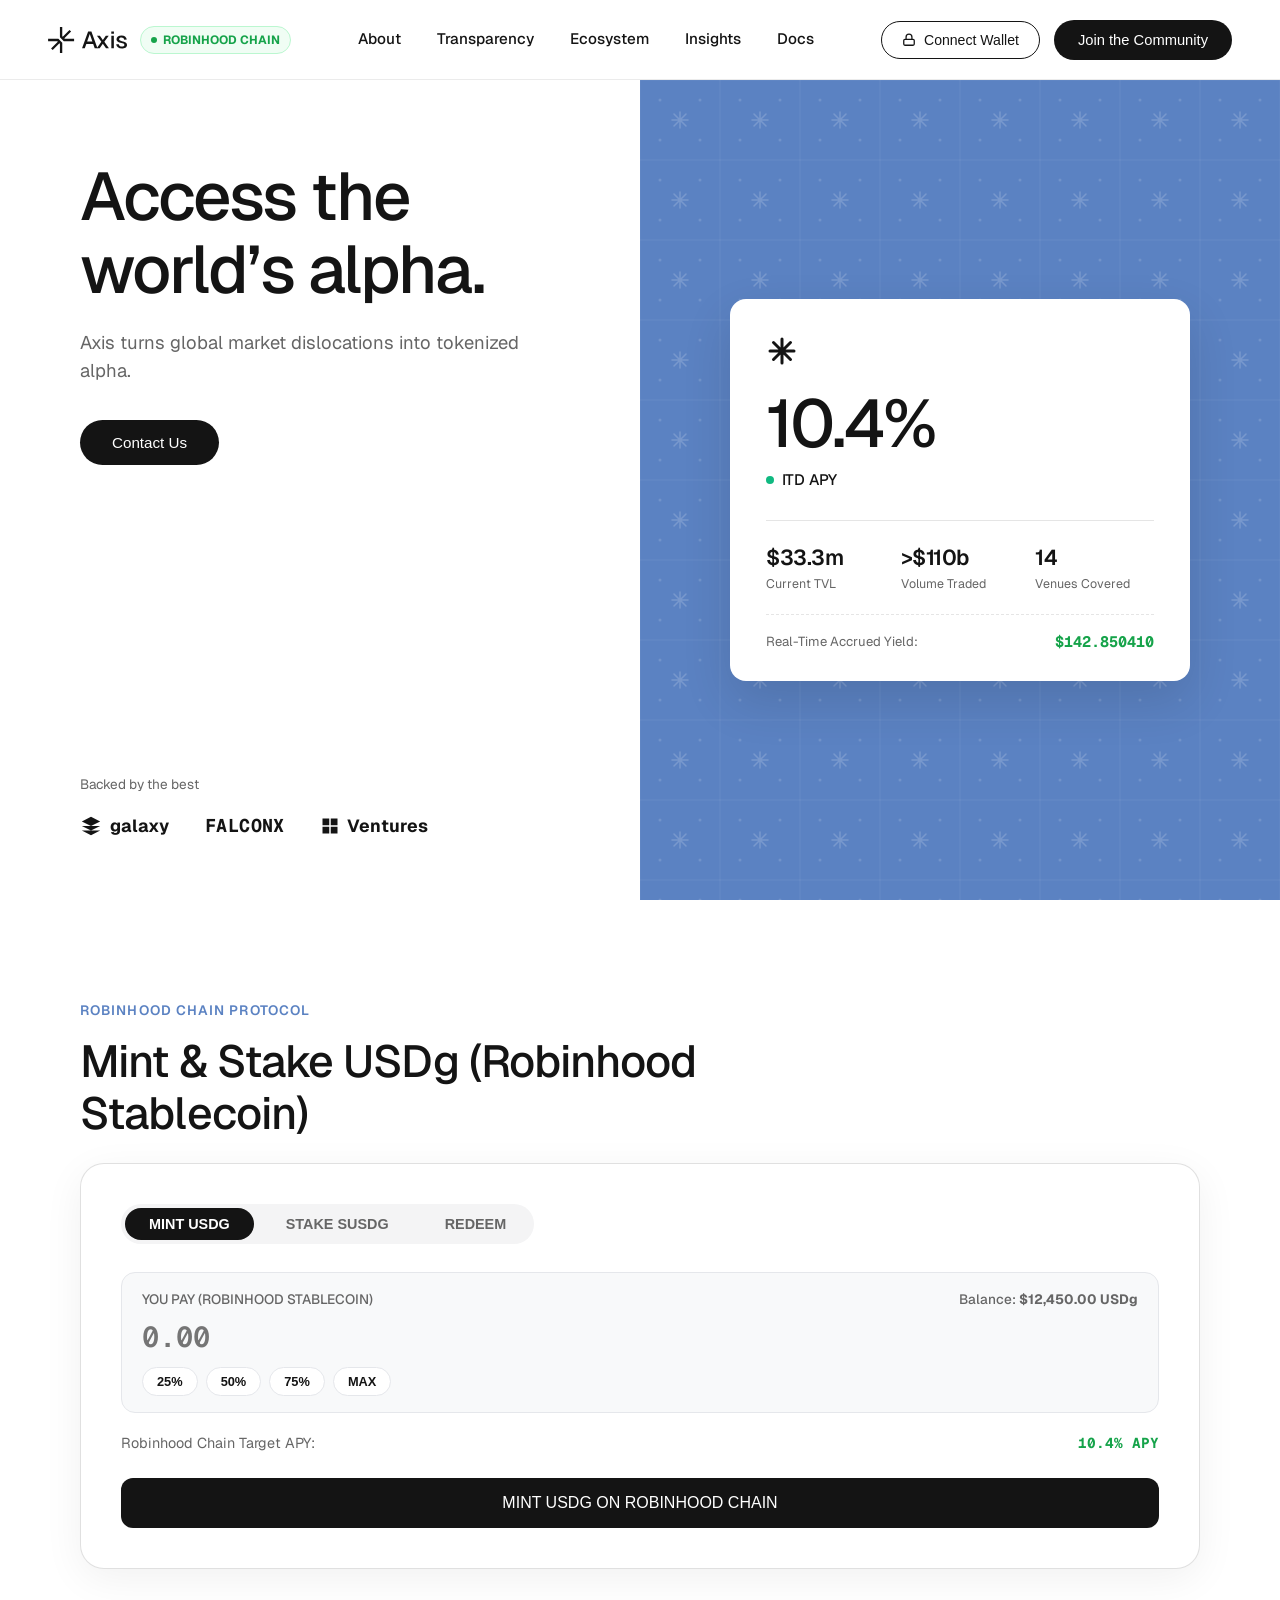
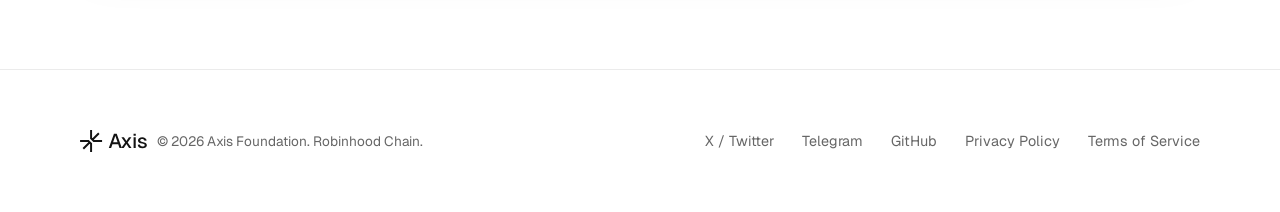
==== commit e2540f51: "Update stablecoin pair to Robinhood USDg (Global Dollar) and sUSDg" ====
--- a/index.html
+++ b/index.html
@@ -152,19 +152,19 @@
   <!-- ROBINHOOD CHAIN INTERACTIVE DAPP PORTAL -->
   <section id="dapp" class="section-white">
     <div class="section-tag">ROBINHOOD CHAIN PROTOCOL</div>
-    <h2 class="section-heading">Mint & Stake USDx</h2>
+    <h2 class="section-heading">Mint & Stake USDg (Robinhood Stablecoin)</h2>
 
     <div class="dapp-card-white">
       <div class="dapp-tabs-row">
-        <button class="dapp-tab active" data-tab="mint">MINT USDX</button>
-        <button class="dapp-tab" data-tab="stake">STAKE SUSDX</button>
+        <button class="dapp-tab active" data-tab="mint">MINT USDG</button>
+        <button class="dapp-tab" data-tab="stake">STAKE SUSDG</button>
         <button class="dapp-tab" data-tab="redeem">REDEEM</button>
       </div>
 
       <div class="input-container">
         <div style="display: flex; justify-content: space-between; font-size: 0.85rem; color: var(--text-muted); margin-bottom: 8px; font-weight: 500;">
-          <span>YOU PAY</span>
-          <span>Balance: <strong id="usdcBalanceVal">$12,450.00</strong></span>
+          <span>YOU PAY (ROBINHOOD STABLECOIN)</span>
+          <span>Balance: <strong id="usdcBalanceVal">$12,450.00 USDg</strong></span>
         </div>
         <input type="number" id="depositInputAmount" class="amount-input" placeholder="0.00" oninput="calculateOutputs()">
         <div class="preset-btns">
@@ -176,12 +176,12 @@
       </div>
 
       <div style="display: flex; justify-content: space-between; align-items: center; margin-bottom: 24px; font-size: 0.9rem;">
-        <span style="color: var(--text-muted);">Target APY:</span>
+        <span style="color: var(--text-muted);">Robinhood Chain Target APY:</span>
         <span class="mono-text" style="font-weight: 700; color: #16a34a;">10.4% APY</span>
       </div>
 
       <button id="dappActionBtn" class="btn-black-pill" style="width: 100%; padding: 16px; font-size: 1rem; border-radius: 12px; justify-content: center;" onclick="executeDappAction()">
-        MINT USDX ON ROBINHOOD CHAIN
+        MINT USDG ON ROBINHOOD CHAIN
       </button>
     </div>
   </section>
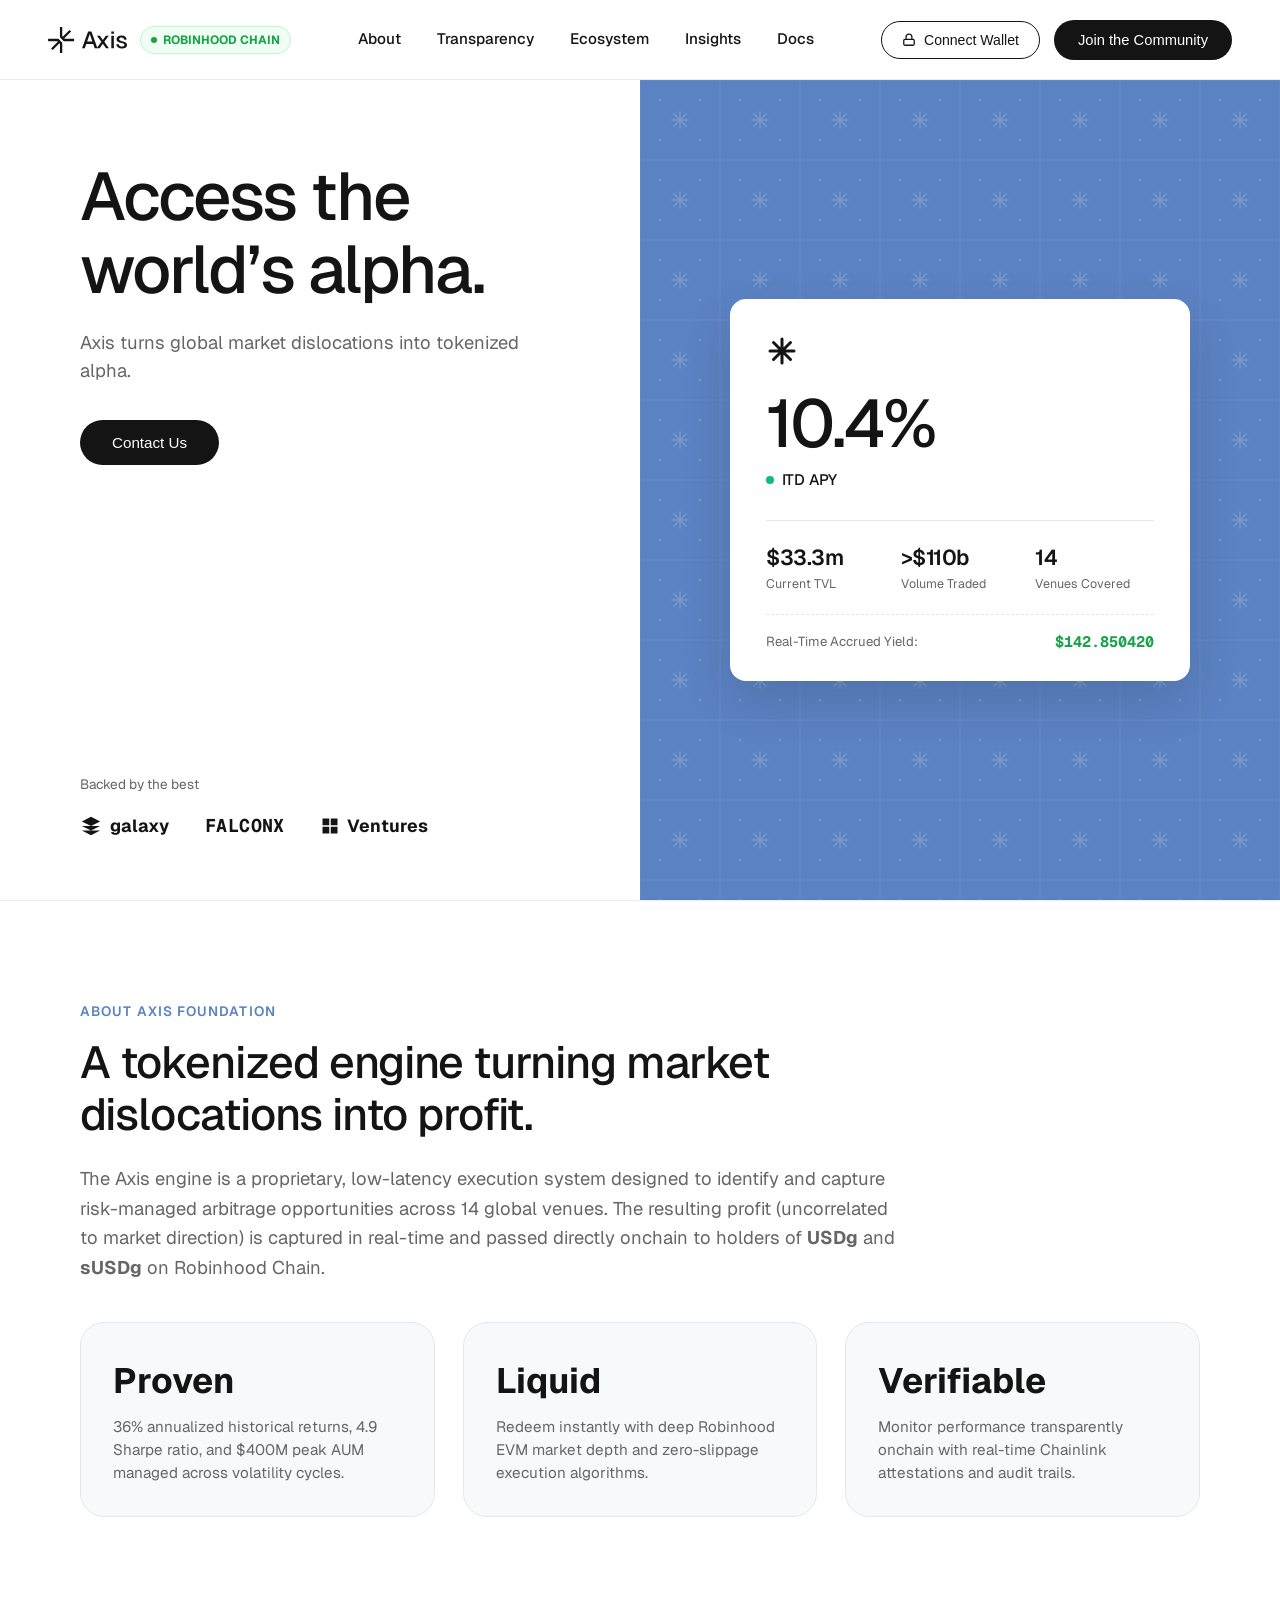
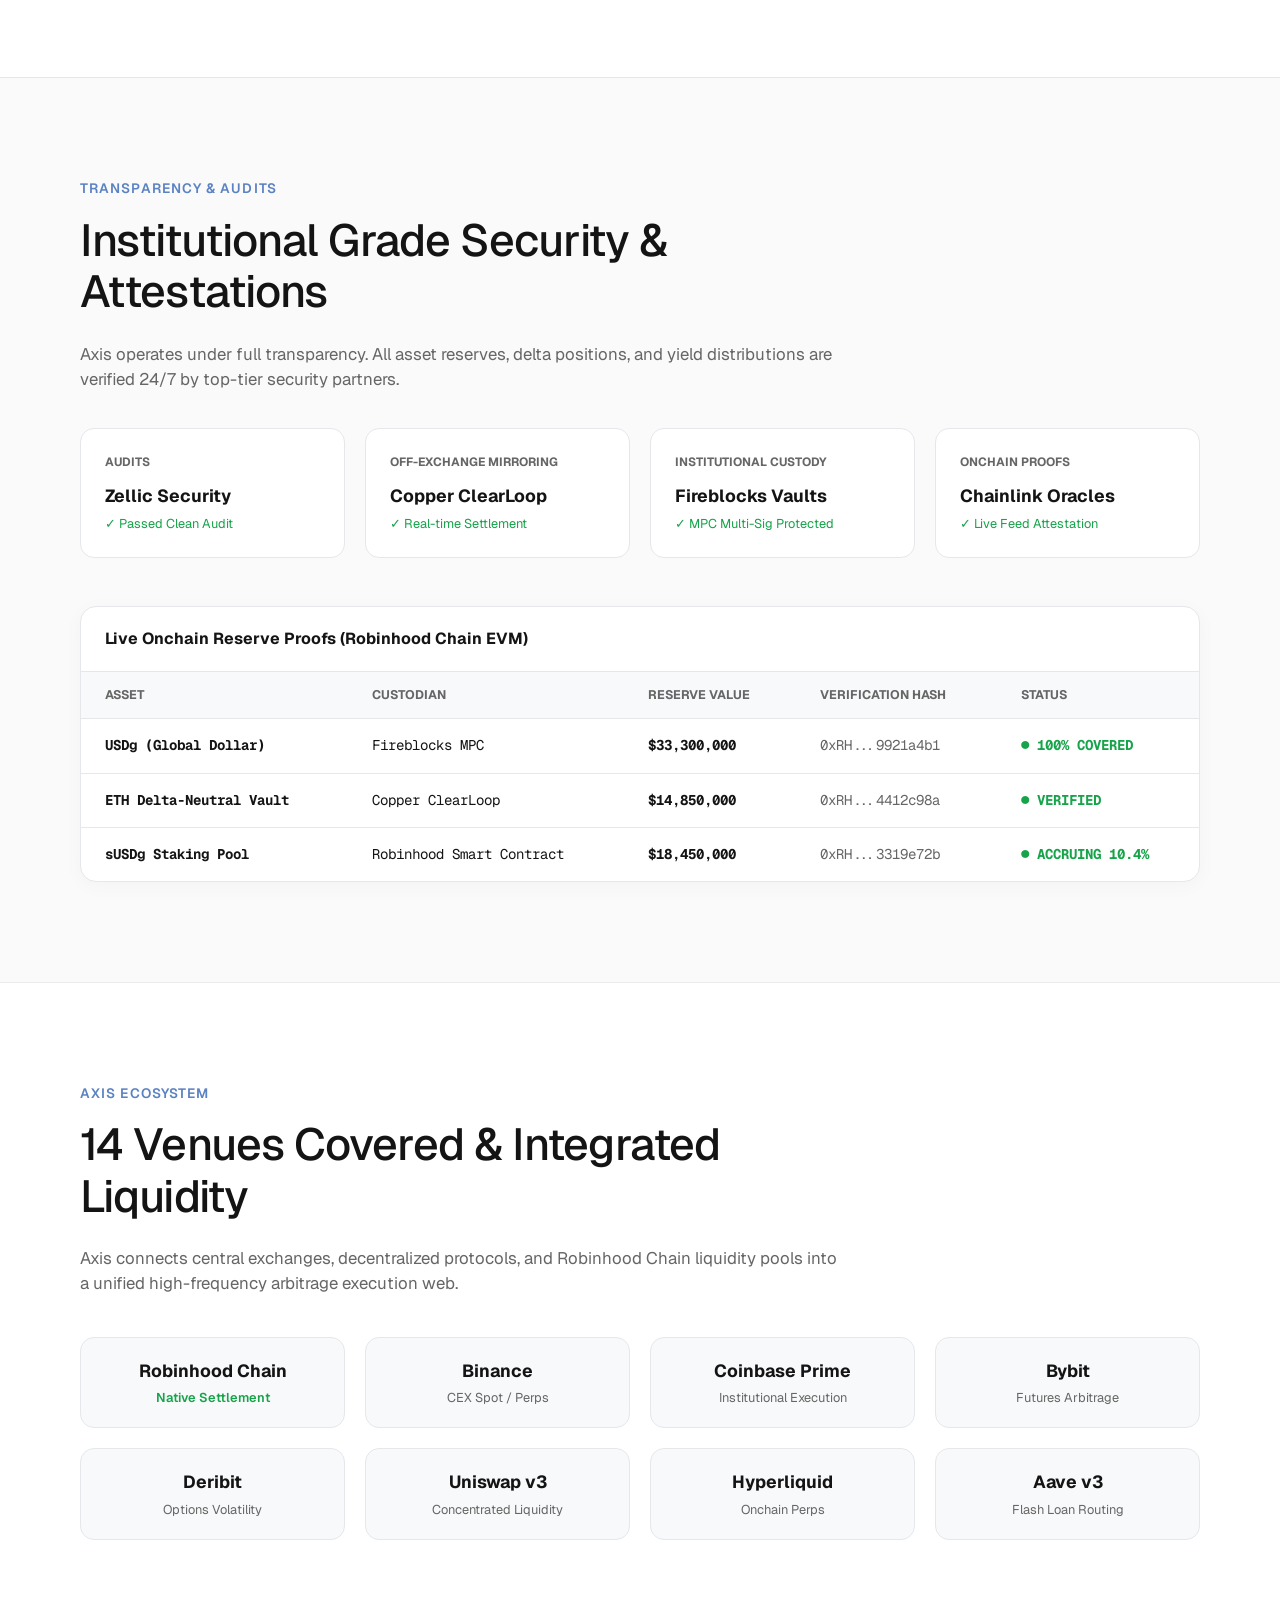
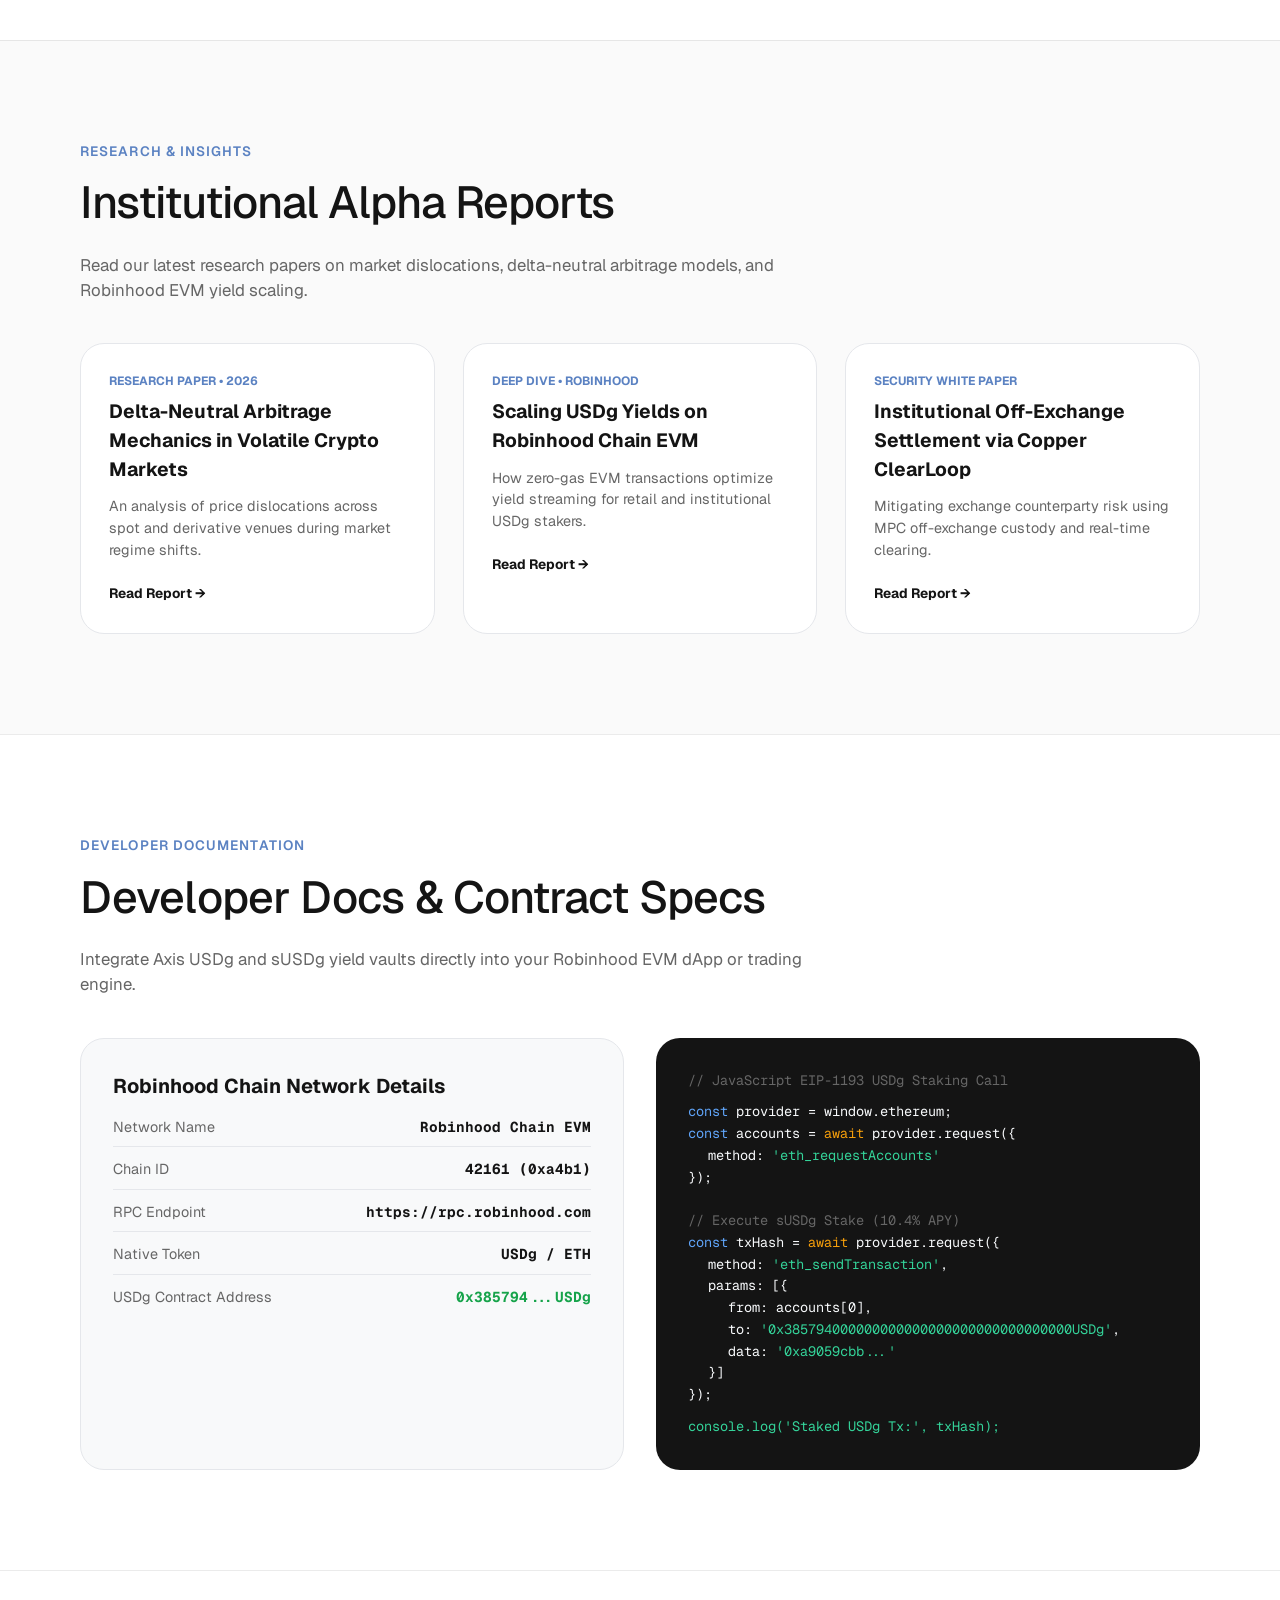
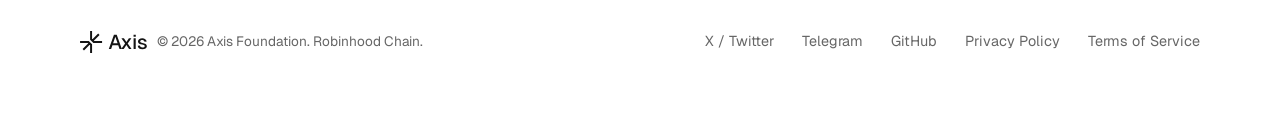
==== commit 6f272a34: "Populate all header sections (About, Transparency, Ecosystem, Insights, Docs) with detailed institut" ====
--- a/index.html
+++ b/index.html
@@ -149,40 +149,236 @@
 
   </section>
 
-  <!-- ROBINHOOD CHAIN INTERACTIVE DAPP PORTAL -->
-  <section id="dapp" class="section-white">
-    <div class="section-tag">ROBINHOOD CHAIN PROTOCOL</div>
-    <h2 class="section-heading">Mint & Stake USDg (Robinhood Stablecoin)</h2>
-
-    <div class="dapp-card-white">
-      <div class="dapp-tabs-row">
-        <button class="dapp-tab active" data-tab="mint">MINT USDG</button>
-        <button class="dapp-tab" data-tab="stake">STAKE SUSDG</button>
-        <button class="dapp-tab" data-tab="redeem">REDEEM</button>
-      </div>
-
-      <div class="input-container">
-        <div style="display: flex; justify-content: space-between; font-size: 0.85rem; color: var(--text-muted); margin-bottom: 8px; font-weight: 500;">
-          <span>YOU PAY (ROBINHOOD STABLECOIN)</span>
-          <span>Balance: <strong id="usdcBalanceVal">$12,450.00 USDg</strong></span>
-        </div>
-        <input type="number" id="depositInputAmount" class="amount-input" placeholder="0.00" oninput="calculateOutputs()">
-        <div class="preset-btns">
-          <button class="preset-btn" data-pct="25">25%</button>
-          <button class="preset-btn" data-pct="50">50%</button>
-          <button class="preset-btn" data-pct="75">75%</button>
-          <button class="preset-btn" onclick="setMaxAmount()">MAX</button>
-        </div>
-      </div>
-
-      <div style="display: flex; justify-content: space-between; align-items: center; margin-bottom: 24px; font-size: 0.9rem;">
-        <span style="color: var(--text-muted);">Robinhood Chain Target APY:</span>
-        <span class="mono-text" style="font-weight: 700; color: #16a34a;">10.4% APY</span>
-      </div>
-
-      <button id="dappActionBtn" class="btn-black-pill" style="width: 100%; padding: 16px; font-size: 1rem; border-radius: 12px; justify-content: center;" onclick="executeDappAction()">
-        MINT USDG ON ROBINHOOD CHAIN
-      </button>
+  <!-- 1. ABOUT AXIS SECTION -->
+  <section id="about" class="section-white" style="border-top: 1px solid var(--border-light);">
+    <div class="section-tag">ABOUT AXIS FOUNDATION</div>
+    <h2 class="section-heading">A tokenized engine turning market dislocations into profit.</h2>
+    <p style="font-size: 1.15rem; color: var(--text-muted); max-width: 820px; line-height: 1.6; margin-bottom: 40px;">
+      The Axis engine is a proprietary, low-latency execution system designed to identify and capture risk-managed arbitrage opportunities across 14 global venues. The resulting profit (uncorrelated to market direction) is captured in real-time and passed directly onchain to holders of <strong>USDg</strong> and <strong>sUSDg</strong> on Robinhood Chain.
+    </p>
+
+    <div style="display: grid; grid-template-columns: repeat(3, 1fr); gap: 28px; margin-bottom: 60px;">
+      <div style="background: #f8f9fa; border: 1px solid #e5e7eb; border-radius: var(--radius-lg); padding: 32px;">
+        <div style="font-size: 2.2rem; font-weight: 700; color: var(--text-black); margin-bottom: 8px;">Proven</div>
+        <p style="color: var(--text-muted); font-size: 0.95rem; line-height: 1.5;">36% annualized historical returns, 4.9 Sharpe ratio, and $400M peak AUM managed across volatility cycles.</p>
+      </div>
+
+      <div style="background: #f8f9fa; border: 1px solid #e5e7eb; border-radius: var(--radius-lg); padding: 32px;">
+        <div style="font-size: 2.2rem; font-weight: 700; color: var(--text-black); margin-bottom: 8px;">Liquid</div>
+        <p style="color: var(--text-muted); font-size: 0.95rem; line-height: 1.5;">Redeem instantly with deep Robinhood EVM market depth and zero-slippage execution algorithms.</p>
+      </div>
+
+      <div style="background: #f8f9fa; border: 1px solid #e5e7eb; border-radius: var(--radius-lg); padding: 32px;">
+        <div style="font-size: 2.2rem; font-weight: 700; color: var(--text-black); margin-bottom: 8px;">Verifiable</div>
+        <p style="color: var(--text-muted); font-size: 0.95rem; line-height: 1.5;">Monitor performance transparently onchain with real-time Chainlink attestations and audit trails.</p>
+      </div>
+    </div>
+  </section>
+
+  <!-- 2. TRANSPARENCY SECTION -->
+  <section id="transparency" class="section-white" style="border-top: 1px solid var(--border-light); background: #fafafa;">
+    <div class="section-tag">TRANSPARENCY & AUDITS</div>
+    <h2 class="section-heading">Institutional Grade Security & Attestations</h2>
+    <p style="font-size: 1.05rem; color: var(--text-muted); max-width: 780px; margin-bottom: 36px;">
+      Axis operates under full transparency. All asset reserves, delta positions, and yield distributions are verified 24/7 by top-tier security partners.
+    </p>
+
+    <!-- Partner Badges Grid -->
+    <div style="display: grid; grid-template-columns: repeat(4, 1fr); gap: 20px; margin-bottom: 48px;">
+      <div style="background: var(--bg-white); border: 1px solid #e5e7eb; border-radius: 14px; padding: 24px;">
+        <div style="font-size: 0.75rem; font-weight: 700; color: var(--text-muted); text-transform: uppercase; margin-bottom: 12px;">Audits</div>
+        <div style="font-size: 1.1rem; font-weight: 700;">Zellic Security</div>
+        <div style="font-size: 0.8rem; color: #16a34a; margin-top: 4px;">✓ Passed Clean Audit</div>
+      </div>
+
+      <div style="background: var(--bg-white); border: 1px solid #e5e7eb; border-radius: 14px; padding: 24px;">
+        <div style="font-size: 0.75rem; font-weight: 700; color: var(--text-muted); text-transform: uppercase; margin-bottom: 12px;">Off-Exchange Mirroring</div>
+        <div style="font-size: 1.1rem; font-weight: 700;">Copper ClearLoop</div>
+        <div style="font-size: 0.8rem; color: #16a34a; margin-top: 4px;">✓ Real-time Settlement</div>
+      </div>
+
+      <div style="background: var(--bg-white); border: 1px solid #e5e7eb; border-radius: 14px; padding: 24px;">
+        <div style="font-size: 0.75rem; font-weight: 700; color: var(--text-muted); text-transform: uppercase; margin-bottom: 12px;">Institutional Custody</div>
+        <div style="font-size: 1.1rem; font-weight: 700;">Fireblocks Vaults</div>
+        <div style="font-size: 0.8rem; color: #16a34a; margin-top: 4px;">✓ MPC Multi-Sig Protected</div>
+      </div>
+
+      <div style="background: var(--bg-white); border: 1px solid #e5e7eb; border-radius: 14px; padding: 24px;">
+        <div style="font-size: 0.75rem; font-weight: 700; color: var(--text-muted); text-transform: uppercase; margin-bottom: 12px;">Onchain Proofs</div>
+        <div style="font-size: 1.1rem; font-weight: 700;">Chainlink Oracles</div>
+        <div style="font-size: 0.8rem; color: #16a34a; margin-top: 4px;">✓ Live Feed Attestation</div>
+      </div>
+    </div>
+
+    <!-- Onchain Reserve Attestation Table -->
+    <div style="background: var(--bg-white); border: 1px solid #e5e7eb; border-radius: 16px; overflow: hidden; box-shadow: 0 4px 20px rgba(0,0,0,0.03);">
+      <div style="padding: 20px 24px; border-bottom: 1px solid #e5e7eb; font-weight: 700; font-size: 1rem;">Live Onchain Reserve Proofs (Robinhood Chain EVM)</div>
+      <table style="width: 100%; border-collapse: collapse; text-align: left; font-size: 0.88rem;">
+        <thead>
+          <tr style="background: #f8f9fa; border-bottom: 1px solid #e5e7eb; color: var(--text-muted); font-size: 0.78rem; text-transform: uppercase;">
+            <th style="padding: 14px 24px;">Asset</th>
+            <th style="padding: 14px 24px;">Custodian</th>
+            <th style="padding: 14px 24px;">Reserve Value</th>
+            <th style="padding: 14px 24px;">Verification Hash</th>
+            <th style="padding: 14px 24px;">Status</th>
+          </tr>
+        </thead>
+        <tbody class="mono-text">
+          <tr style="border-bottom: 1px solid #e5e7eb;">
+            <td style="padding: 16px 24px; font-weight: 700;">USDg (Global Dollar)</td>
+            <td style="padding: 16px 24px;">Fireblocks MPC</td>
+            <td style="padding: 16px 24px; font-weight: 700;">$33,300,000</td>
+            <td style="padding: 16px 24px; color: var(--text-muted);">0xRH...9921a4b1</td>
+            <td style="padding: 16px 24px; color: #16a34a; font-weight: 700;">● 100% COVERED</td>
+          </tr>
+          <tr style="border-bottom: 1px solid #e5e7eb;">
+            <td style="padding: 16px 24px; font-weight: 700;">ETH Delta-Neutral Vault</td>
+            <td style="padding: 16px 24px;">Copper ClearLoop</td>
+            <td style="padding: 16px 24px; font-weight: 700;">$14,850,000</td>
+            <td style="padding: 16px 24px; color: var(--text-muted);">0xRH...4412c98a</td>
+            <td style="padding: 16px 24px; color: #16a34a; font-weight: 700;">● VERIFIED</td>
+          </tr>
+          <tr>
+            <td style="padding: 16px 24px; font-weight: 700;">sUSDg Staking Pool</td>
+            <td style="padding: 16px 24px;">Robinhood Smart Contract</td>
+            <td style="padding: 16px 24px; font-weight: 700;">$18,450,000</td>
+            <td style="padding: 16px 24px; color: var(--text-muted);">0xRH...3319e72b</td>
+            <td style="padding: 16px 24px; color: #16a34a; font-weight: 700;">● ACCRUING 10.4%</td>
+          </tr>
+        </tbody>
+      </table>
+    </div>
+  </section>
+
+  <!-- 3. ECOSYSTEM SECTION -->
+  <section id="ecosystem" class="section-white" style="border-top: 1px solid var(--border-light);">
+    <div class="section-tag">AXIS ECOSYSTEM</div>
+    <h2 class="section-heading">14 Venues Covered & Integrated Liquidity</h2>
+    <p style="font-size: 1.05rem; color: var(--text-muted); max-width: 760px; margin-bottom: 40px;">
+      Axis connects central exchanges, decentralized protocols, and Robinhood Chain liquidity pools into a unified high-frequency arbitrage execution web.
+    </p>
+
+    <div style="display: grid; grid-template-columns: repeat(4, 1fr); gap: 20px;">
+      <div style="background: #f8f9fa; border: 1px solid #e5e7eb; border-radius: 14px; padding: 20px; text-align: center;">
+        <div style="font-weight: 700; font-size: 1.1rem; margin-bottom: 4px;">Robinhood Chain</div>
+        <div style="font-size: 0.8rem; color: #16a34a; font-weight: 600;">Native Settlement</div>
+      </div>
+      <div style="background: #f8f9fa; border: 1px solid #e5e7eb; border-radius: 14px; padding: 20px; text-align: center;">
+        <div style="font-weight: 700; font-size: 1.1rem; margin-bottom: 4px;">Binance</div>
+        <div style="font-size: 0.8rem; color: var(--text-muted);">CEX Spot / Perps</div>
+      </div>
+      <div style="background: #f8f9fa; border: 1px solid #e5e7eb; border-radius: 14px; padding: 20px; text-align: center;">
+        <div style="font-weight: 700; font-size: 1.1rem; margin-bottom: 4px;">Coinbase Prime</div>
+        <div style="font-size: 0.8rem; color: var(--text-muted);">Institutional Execution</div>
+      </div>
+      <div style="background: #f8f9fa; border: 1px solid #e5e7eb; border-radius: 14px; padding: 20px; text-align: center;">
+        <div style="font-weight: 700; font-size: 1.1rem; margin-bottom: 4px;">Bybit</div>
+        <div style="font-size: 0.8rem; color: var(--text-muted);">Futures Arbitrage</div>
+      </div>
+      <div style="background: #f8f9fa; border: 1px solid #e5e7eb; border-radius: 14px; padding: 20px; text-align: center;">
+        <div style="font-weight: 700; font-size: 1.1rem; margin-bottom: 4px;">Deribit</div>
+        <div style="font-size: 0.8rem; color: var(--text-muted);">Options Volatility</div>
+      </div>
+      <div style="background: #f8f9fa; border: 1px solid #e5e7eb; border-radius: 14px; padding: 20px; text-align: center;">
+        <div style="font-weight: 700; font-size: 1.1rem; margin-bottom: 4px;">Uniswap v3</div>
+        <div style="font-size: 0.8rem; color: var(--text-muted);">Concentrated Liquidity</div>
+      </div>
+      <div style="background: #f8f9fa; border: 1px solid #e5e7eb; border-radius: 14px; padding: 20px; text-align: center;">
+        <div style="font-weight: 700; font-size: 1.1rem; margin-bottom: 4px;">Hyperliquid</div>
+        <div style="font-size: 0.8rem; color: var(--text-muted);">Onchain Perps</div>
+      </div>
+      <div style="background: #f8f9fa; border: 1px solid #e5e7eb; border-radius: 14px; padding: 20px; text-align: center;">
+        <div style="font-weight: 700; font-size: 1.1rem; margin-bottom: 4px;">Aave v3</div>
+        <div style="font-size: 0.8rem; color: var(--text-muted);">Flash Loan Routing</div>
+      </div>
+    </div>
+  </section>
+
+  <!-- 4. INSIGHTS SECTION -->
+  <section id="insights" class="section-white" style="border-top: 1px solid var(--border-light); background: #fafafa;">
+    <div class="section-tag">RESEARCH & INSIGHTS</div>
+    <h2 class="section-heading">Institutional Alpha Reports</h2>
+    <p style="font-size: 1.05rem; color: var(--text-muted); max-width: 760px; margin-bottom: 40px;">
+      Read our latest research papers on market dislocations, delta-neutral arbitrage models, and Robinhood EVM yield scaling.
+    </p>
+
+    <div style="display: grid; grid-template-columns: repeat(3, 1fr); gap: 28px;">
+      <div style="background: var(--bg-white); border: 1px solid #e5e7eb; border-radius: var(--radius-lg); padding: 28px;">
+        <div style="font-size: 0.75rem; font-weight: 700; color: var(--bg-blue-grid); text-transform: uppercase; margin-bottom: 8px;">RESEARCH PAPER • 2026</div>
+        <h3 style="font-size: 1.2rem; font-weight: 700; margin-bottom: 12px;">Delta-Neutral Arbitrage Mechanics in Volatile Crypto Markets</h3>
+        <p style="color: var(--text-muted); font-size: 0.9rem; line-height: 1.5; margin-bottom: 20px;">An analysis of price dislocations across spot and derivative venues during market regime shifts.</p>
+        <a href="#" style="font-size: 0.85rem; font-weight: 700; color: var(--text-black); text-decoration: none;">Read Report →</a>
+      </div>
+
+      <div style="background: var(--bg-white); border: 1px solid #e5e7eb; border-radius: var(--radius-lg); padding: 28px;">
+        <div style="font-size: 0.75rem; font-weight: 700; color: var(--bg-blue-grid); text-transform: uppercase; margin-bottom: 8px;">DEEP DIVE • ROBINHOOD</div>
+        <h3 style="font-size: 1.2rem; font-weight: 700; margin-bottom: 12px;">Scaling USDg Yields on Robinhood Chain EVM</h3>
+        <p style="color: var(--text-muted); font-size: 0.9rem; line-height: 1.5; margin-bottom: 20px;">How zero-gas EVM transactions optimize yield streaming for retail and institutional USDg stakers.</p>
+        <a href="#" style="font-size: 0.85rem; font-weight: 700; color: var(--text-black); text-decoration: none;">Read Report →</a>
+      </div>
+
+      <div style="background: var(--bg-white); border: 1px solid #e5e7eb; border-radius: var(--radius-lg); padding: 28px;">
+        <div style="font-size: 0.75rem; font-weight: 700; color: var(--bg-blue-grid); text-transform: uppercase; margin-bottom: 8px;">SECURITY WHITE PAPER</div>
+        <h3 style="font-size: 1.2rem; font-weight: 700; margin-bottom: 12px;">Institutional Off-Exchange Settlement via Copper ClearLoop</h3>
+        <p style="color: var(--text-muted); font-size: 0.9rem; line-height: 1.5; margin-bottom: 20px;">Mitigating exchange counterparty risk using MPC off-exchange custody and real-time clearing.</p>
+        <a href="#" style="font-size: 0.85rem; font-weight: 700; color: var(--text-black); text-decoration: none;">Read Report →</a>
+      </div>
+    </div>
+  </section>
+
+  <!-- 5. DOCS SECTION -->
+  <section id="docs" class="section-white" style="border-top: 1px solid var(--border-light);">
+    <div class="section-tag">DEVELOPER DOCUMENTATION</div>
+    <h2 class="section-heading">Developer Docs & Contract Specs</h2>
+    <p style="font-size: 1.05rem; color: var(--text-muted); max-width: 760px; margin-bottom: 40px;">
+      Integrate Axis USDg and sUSDg yield vaults directly into your Robinhood EVM dApp or trading engine.
+    </p>
+
+    <div style="display: grid; grid-template-columns: 1fr 1fr; gap: 32px;">
+      <div style="background: #f8f9fa; border: 1px solid #e5e7eb; border-radius: var(--radius-lg); padding: 32px;">
+        <h3 style="font-size: 1.25rem; font-weight: 700; margin-bottom: 16px;">Robinhood Chain Network Details</h3>
+        <div style="display: flex; flex-direction: column; gap: 12px; font-size: 0.9rem;">
+          <div style="display: flex; justify-content: space-between; border-bottom: 1px solid #e5e7eb; padding-bottom: 8px;">
+            <span style="color: var(--text-muted);">Network Name</span>
+            <span class="mono-text" style="font-weight: 700;">Robinhood Chain EVM</span>
+          </div>
+          <div style="display: flex; justify-content: space-between; border-bottom: 1px solid #e5e7eb; padding-bottom: 8px;">
+            <span style="color: var(--text-muted);">Chain ID</span>
+            <span class="mono-text" style="font-weight: 700;">42161 (0xa4b1)</span>
+          </div>
+          <div style="display: flex; justify-content: space-between; border-bottom: 1px solid #e5e7eb; padding-bottom: 8px;">
+            <span style="color: var(--text-muted);">RPC Endpoint</span>
+            <span class="mono-text" style="font-weight: 700;">https://rpc.robinhood.com</span>
+          </div>
+          <div style="display: flex; justify-content: space-between; border-bottom: 1px solid #e5e7eb; padding-bottom: 8px;">
+            <span style="color: var(--text-muted);">Native Token</span>
+            <span class="mono-text" style="font-weight: 700;">USDg / ETH</span>
+          </div>
+          <div style="display: flex; justify-content: space-between;">
+            <span style="color: var(--text-muted);">USDg Contract Address</span>
+            <span class="mono-text" style="font-weight: 700; color: #16a34a;">0x385794...USDg</span>
+          </div>
+        </div>
+      </div>
+
+      <div style="background: #141414; color: #f8fafc; border-radius: var(--radius-lg); padding: 32px; font-family: var(--font-mono); font-size: 0.85rem; line-height: 1.6; overflow-x: auto;">
+        <div style="color: #666; margin-bottom: 10px;">// JavaScript EIP-1193 USDg Staking Call</div>
+        <div><span style="color: #60a5fa;">const</span> provider = window.ethereum;</div>
+        <div><span style="color: #60a5fa;">const</span> accounts = <span style="color: #f59e0b;">await</span> provider.request({</div>
+        <div style="padding-left: 20px;">method: <span style="color: #34d399;">'eth_requestAccounts'</span></div>
+        <div>});</div>
+        <br>
+        <div><span style="color: #666;">// Execute sUSDg Stake (10.4% APY)</span></div>
+        <div><span style="color: #60a5fa;">const</span> txHash = <span style="color: #f59e0b;">await</span> provider.request({</div>
+        <div style="padding-left: 20px;">method: <span style="color: #34d399;">'eth_sendTransaction'</span>,</div>
+        <div style="padding-left: 20px;">params: [{</div>
+        <div style="padding-left: 40px;">from: accounts[0],</div>
+        <div style="padding-left: 40px;">to: <span style="color: #34d399;">'0x385794000000000000000000000000000000USDg'</span>,</div>
+        <div style="padding-left: 40px;">data: <span style="color: #34d399;">'0xa9059cbb...'</span></div>
+        <div style="padding-left: 20px;">}]</div>
+        <div>});</div>
+        <div style="color: #34d399; margin-top: 10px;">console.log('Staked USDg Tx:', txHash);</div>
+      </div>
     </div>
   </section>
 
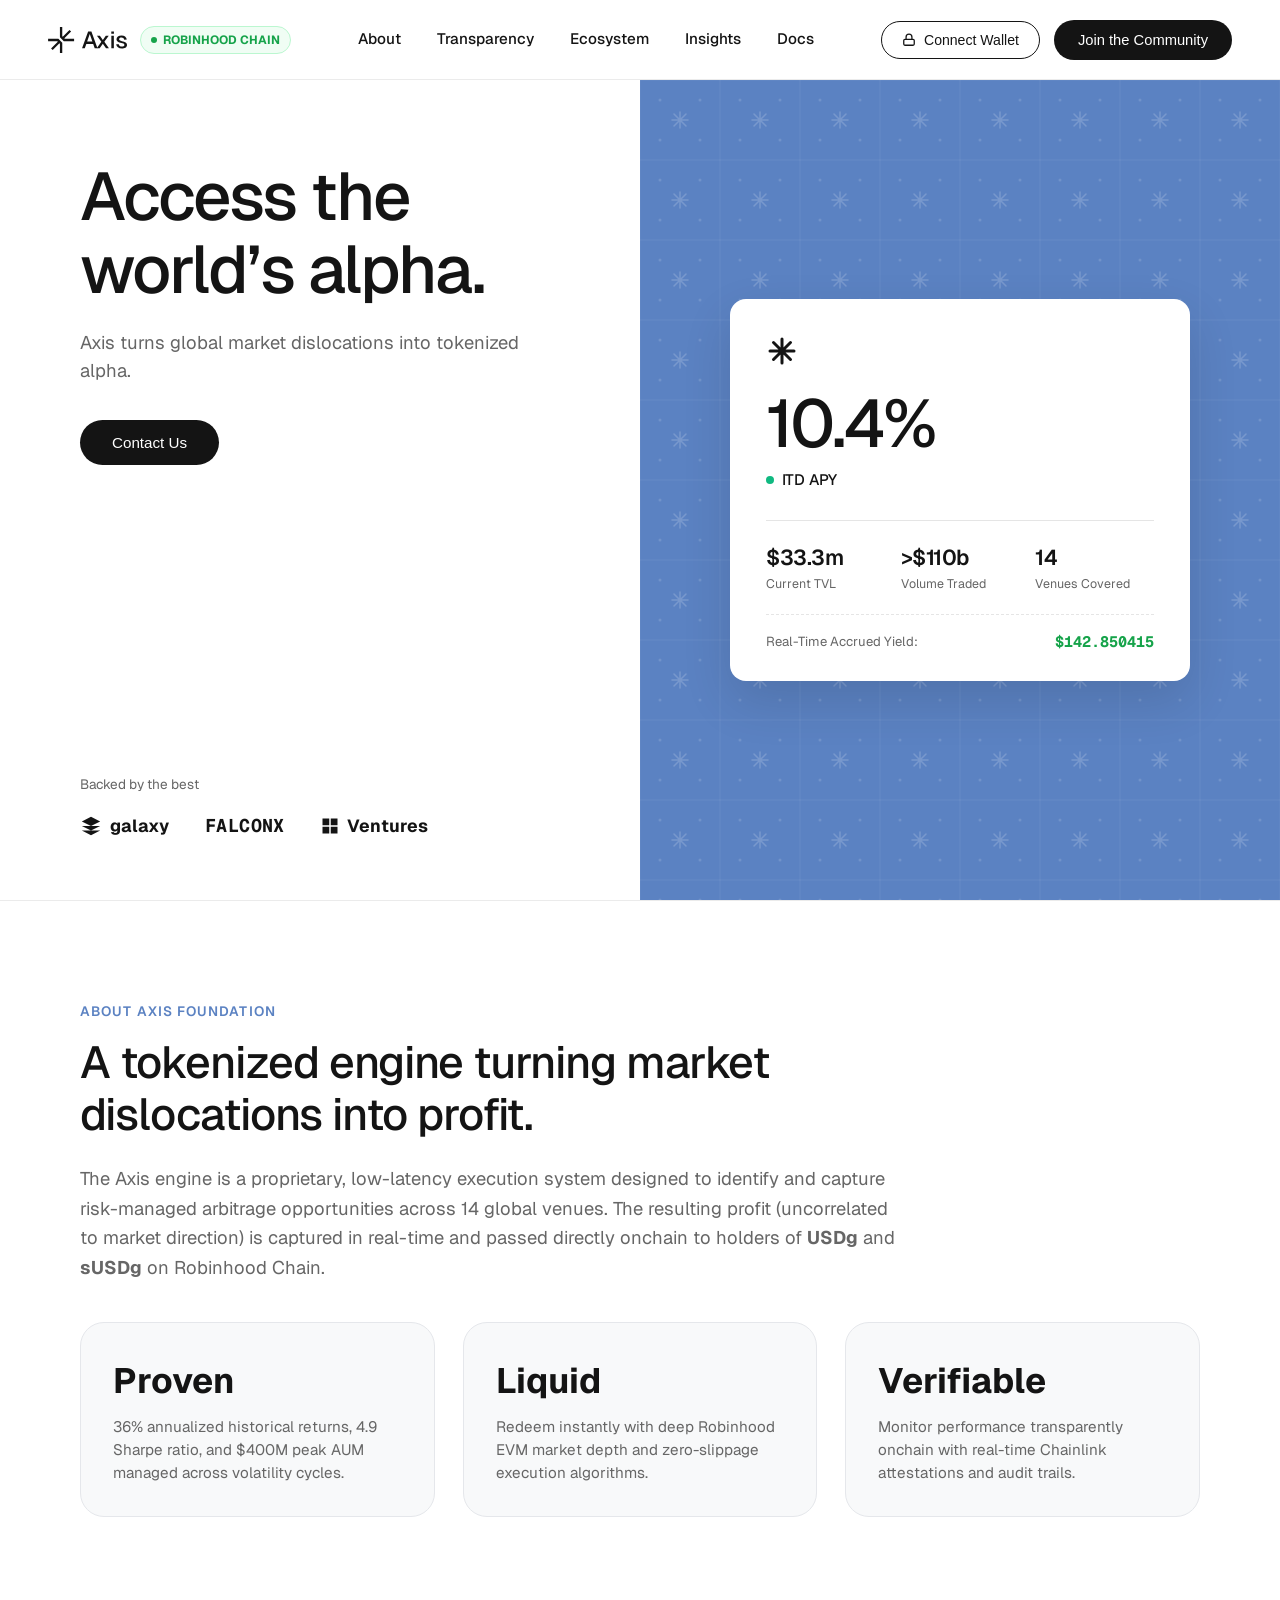
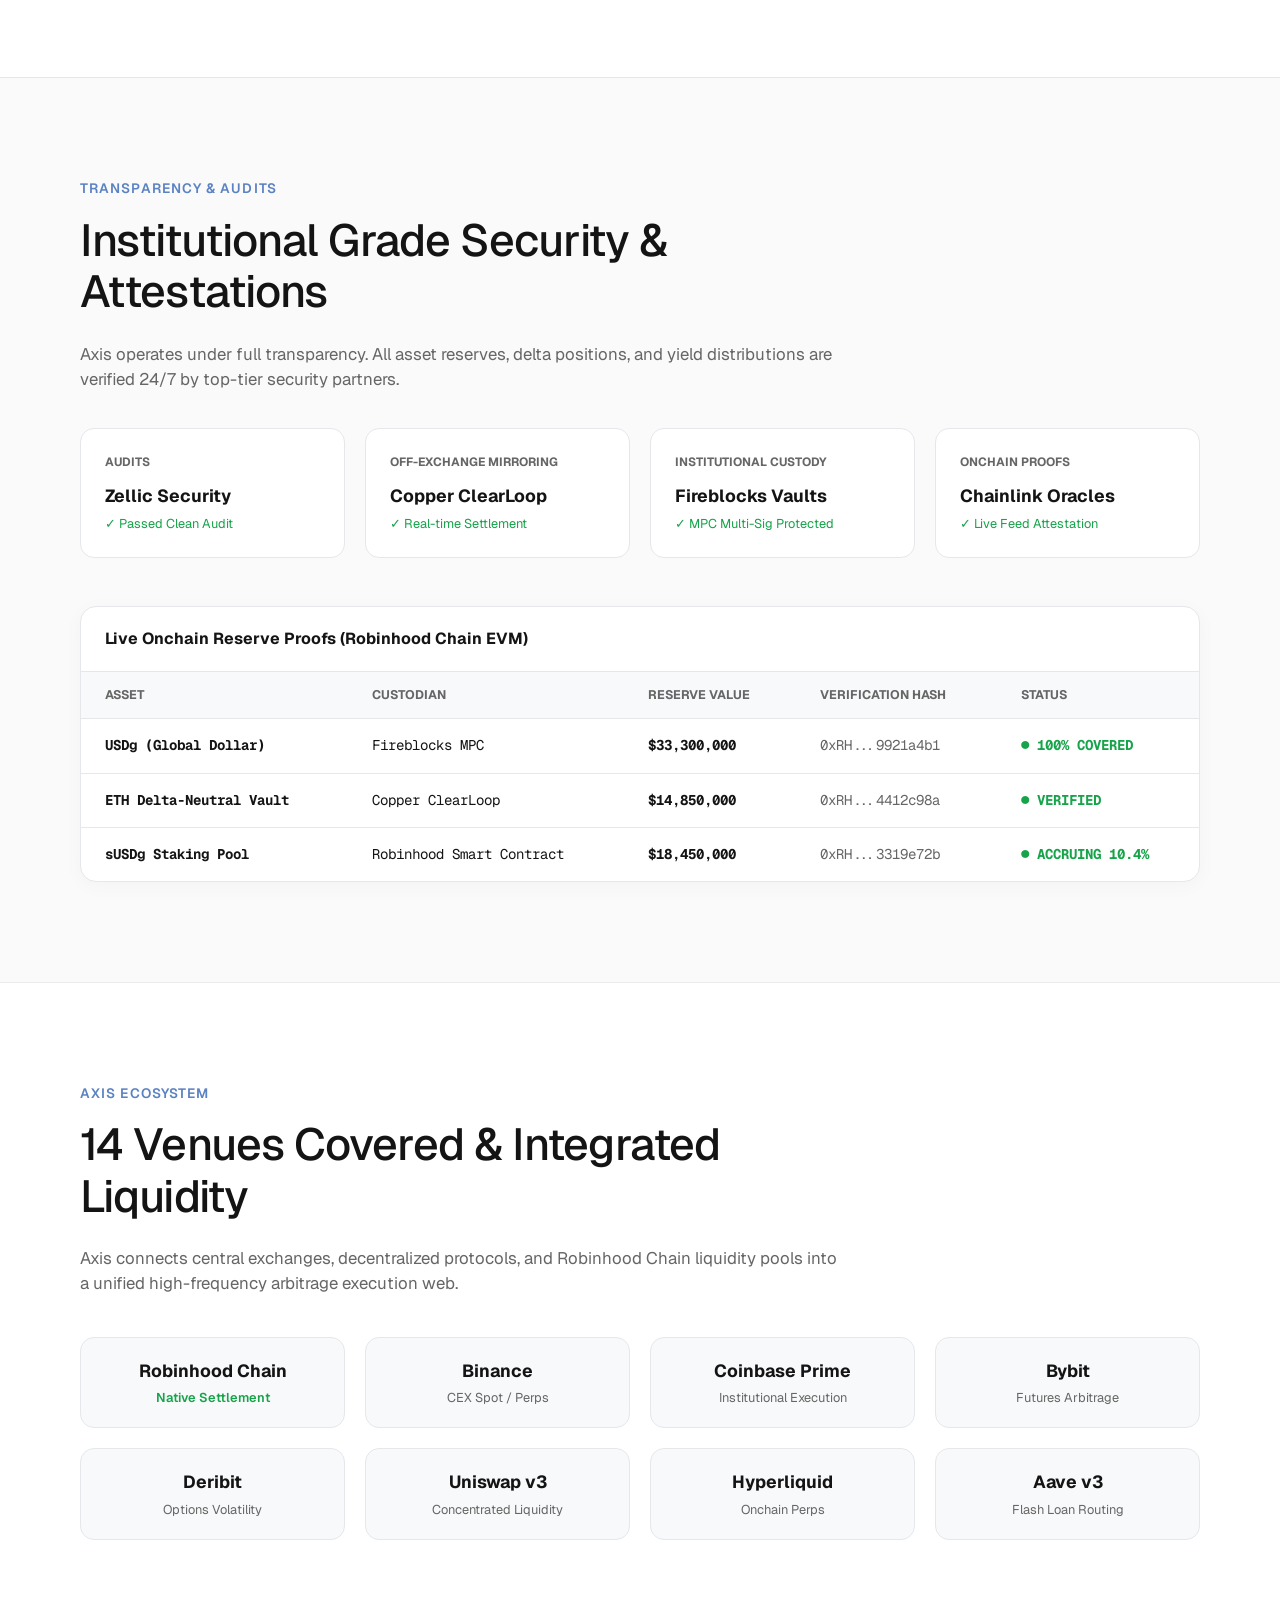
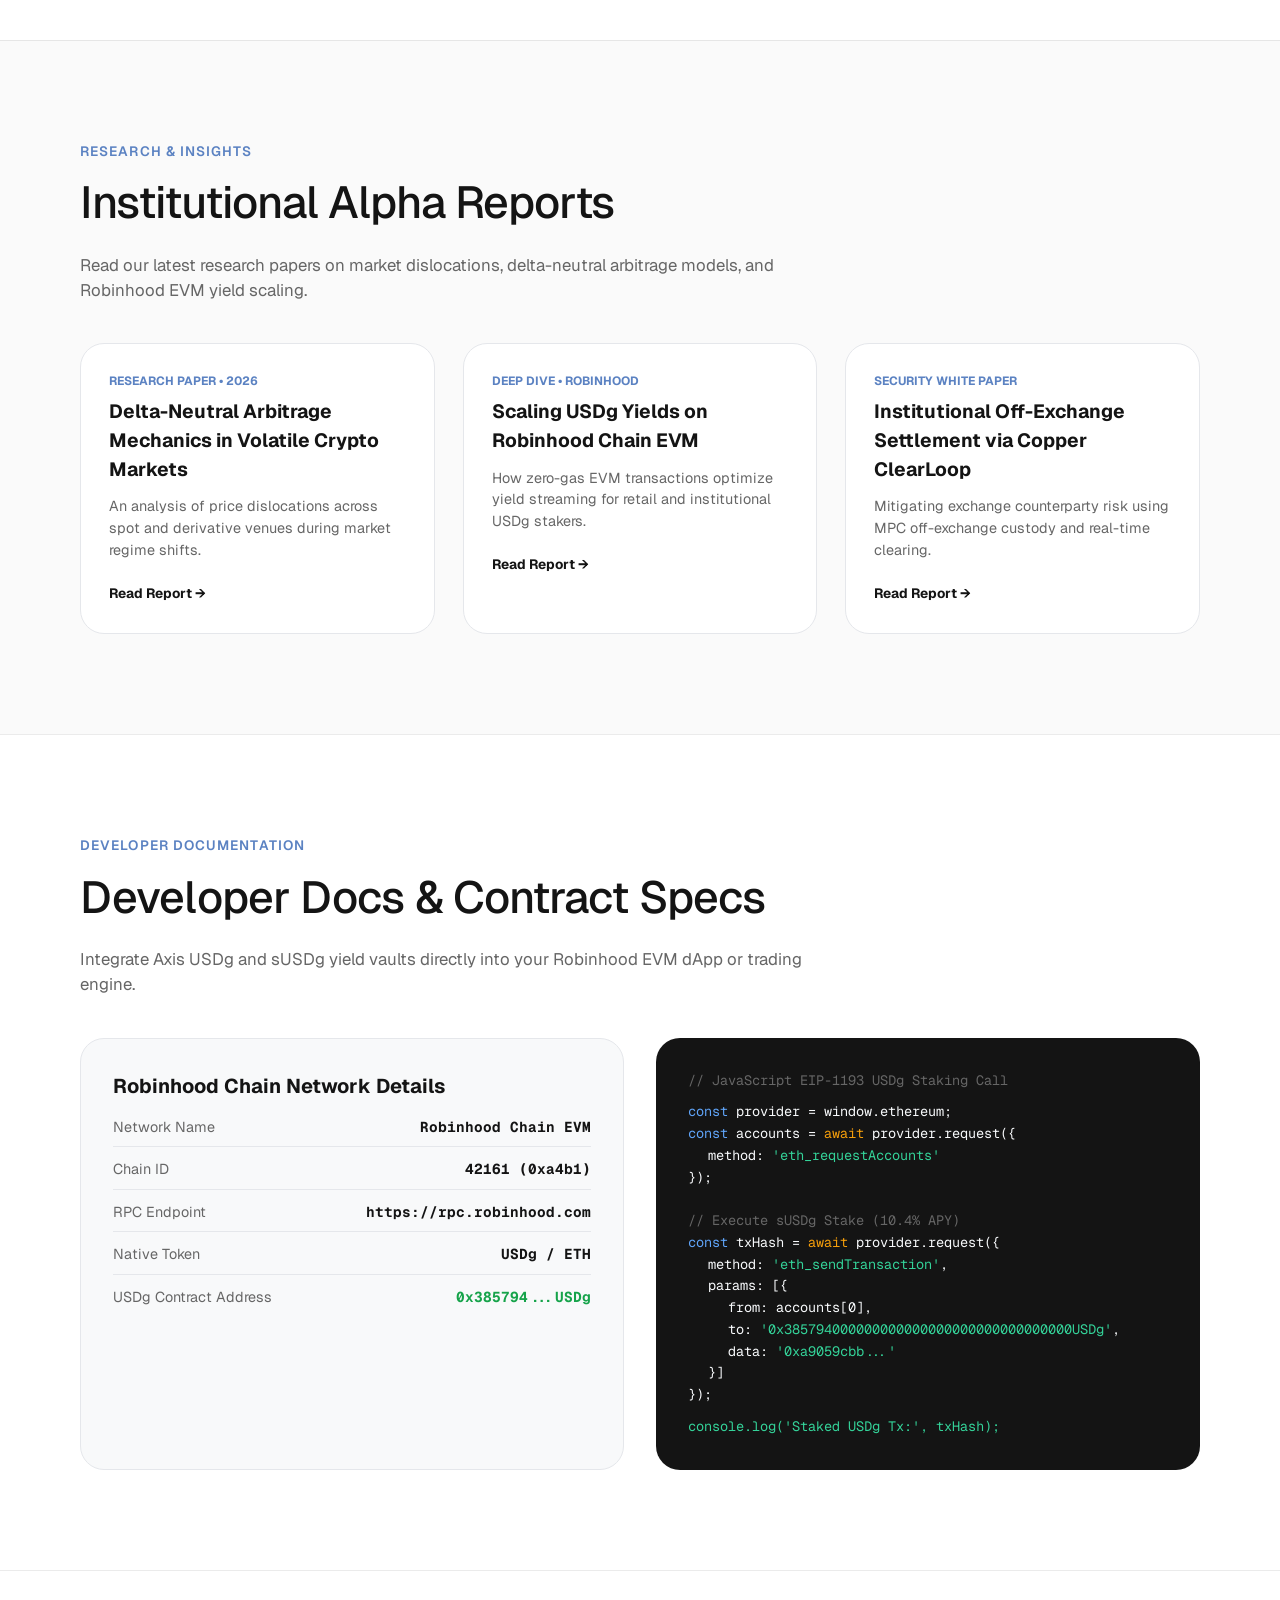
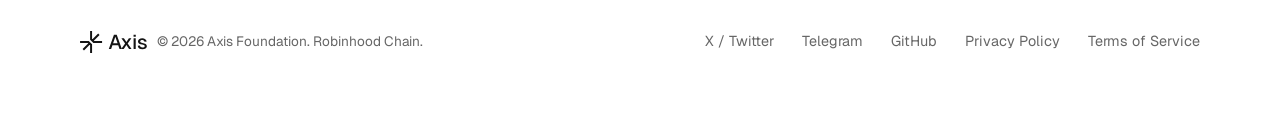
==== commit c2e053ea: "Convert website to full multi-page architecture with dedicated about.html, transparency.html, ecosys" ====
--- a/index.html
+++ b/index.html
@@ -34,11 +34,11 @@
     </div>
 
     <nav class="nav-menu">
-      <a href="#about" class="nav-item">About</a>
-      <a href="#transparency" class="nav-item">Transparency</a>
-      <a href="#ecosystem" class="nav-item">Ecosystem</a>
-      <a href="#insights" class="nav-item">Insights</a>
-      <a href="#docs" class="nav-item">Docs</a>
+      <a href="about.html" class="nav-item">About</a>
+      <a href="transparency.html" class="nav-item">Transparency</a>
+      <a href="ecosystem.html" class="nav-item">Ecosystem</a>
+      <a href="insights.html" class="nav-item">Insights</a>
+      <a href="docs.html" class="nav-item">Docs</a>
     </nav>
 
     <div style="display: flex; align-items: center; gap: 14px;">
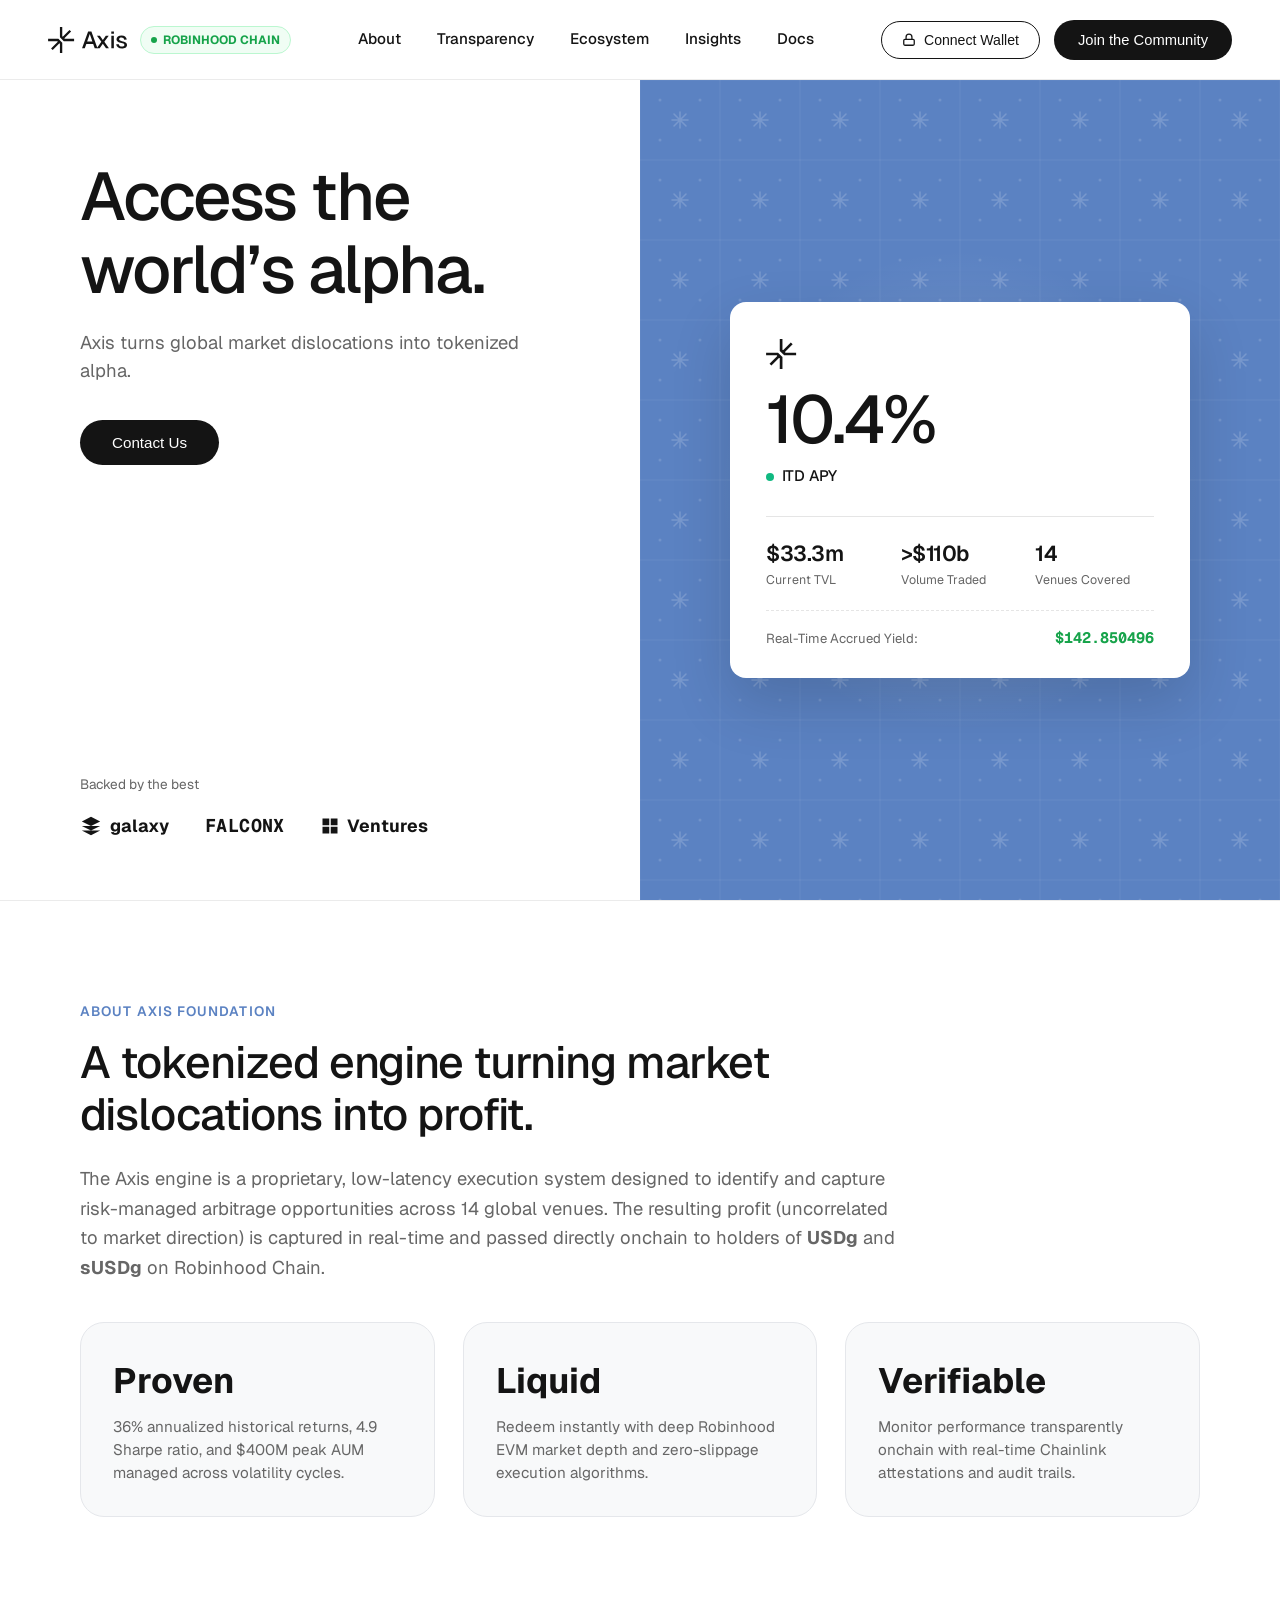
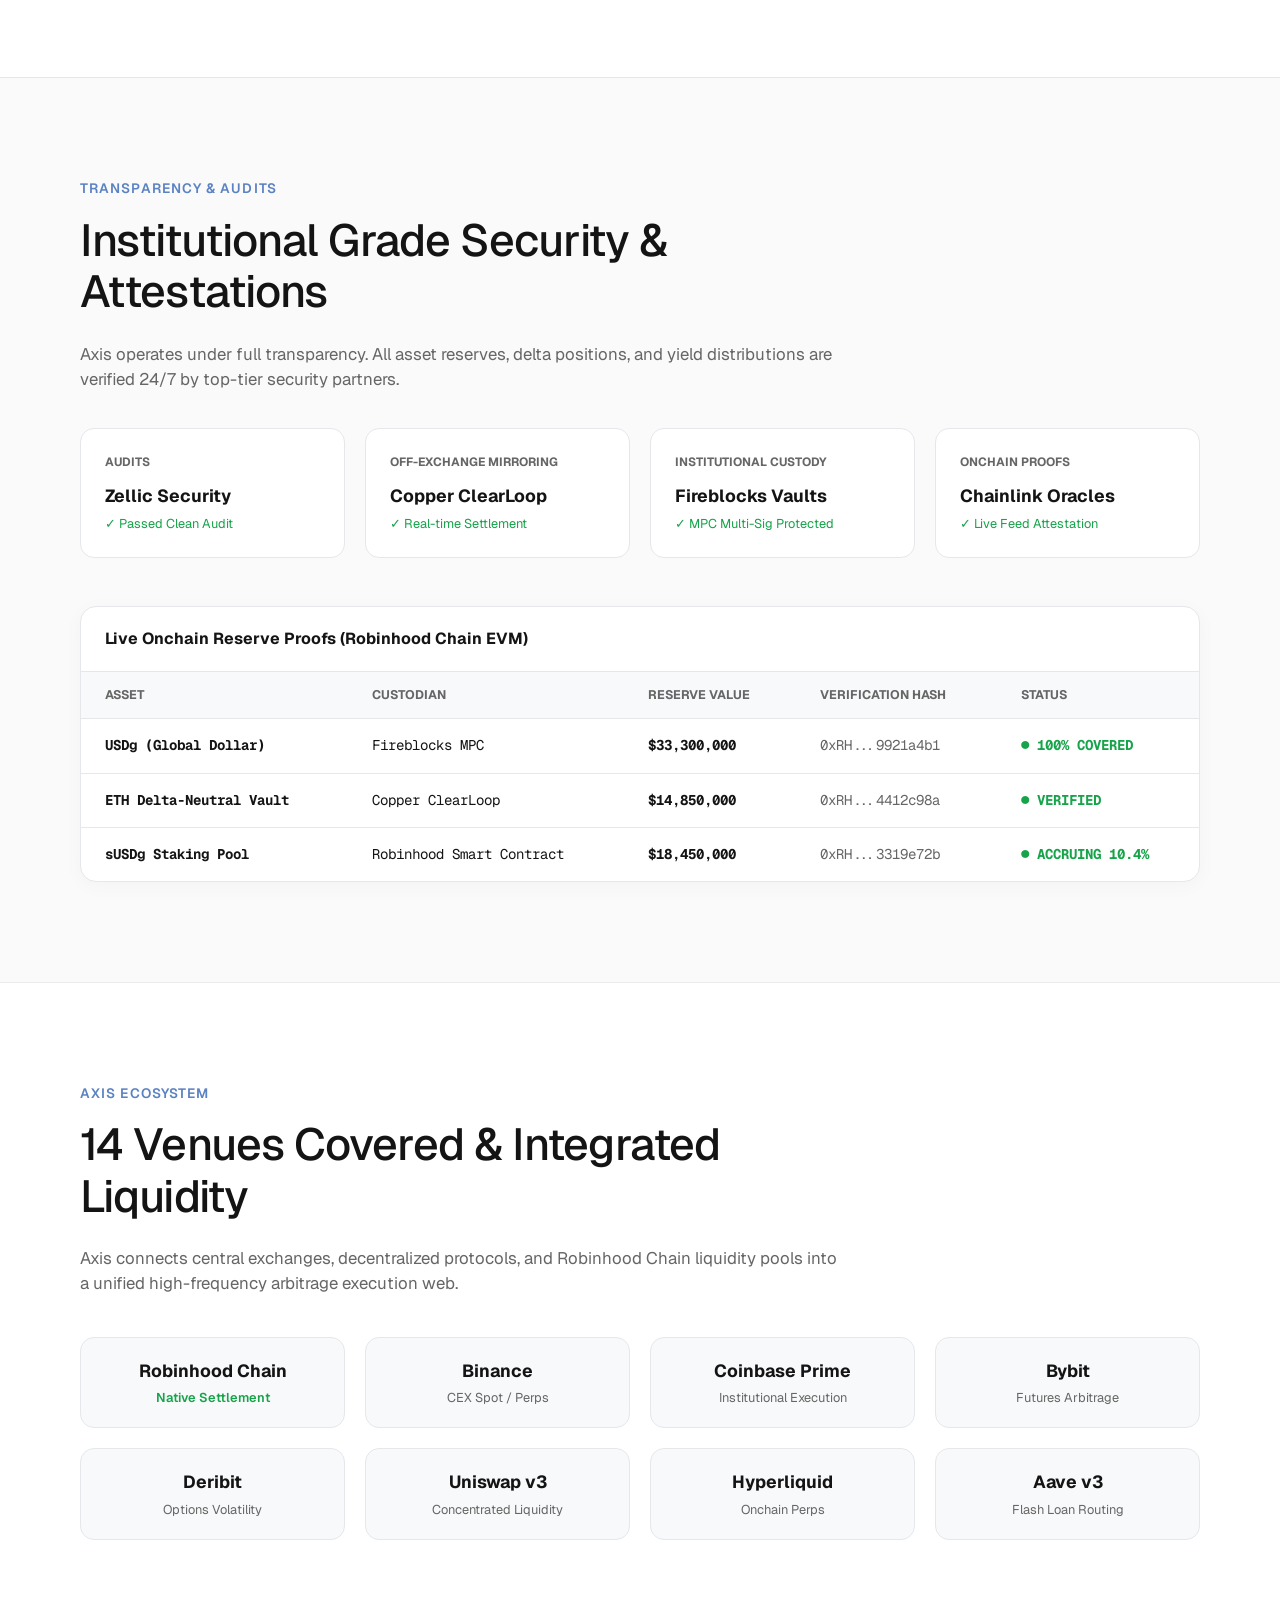
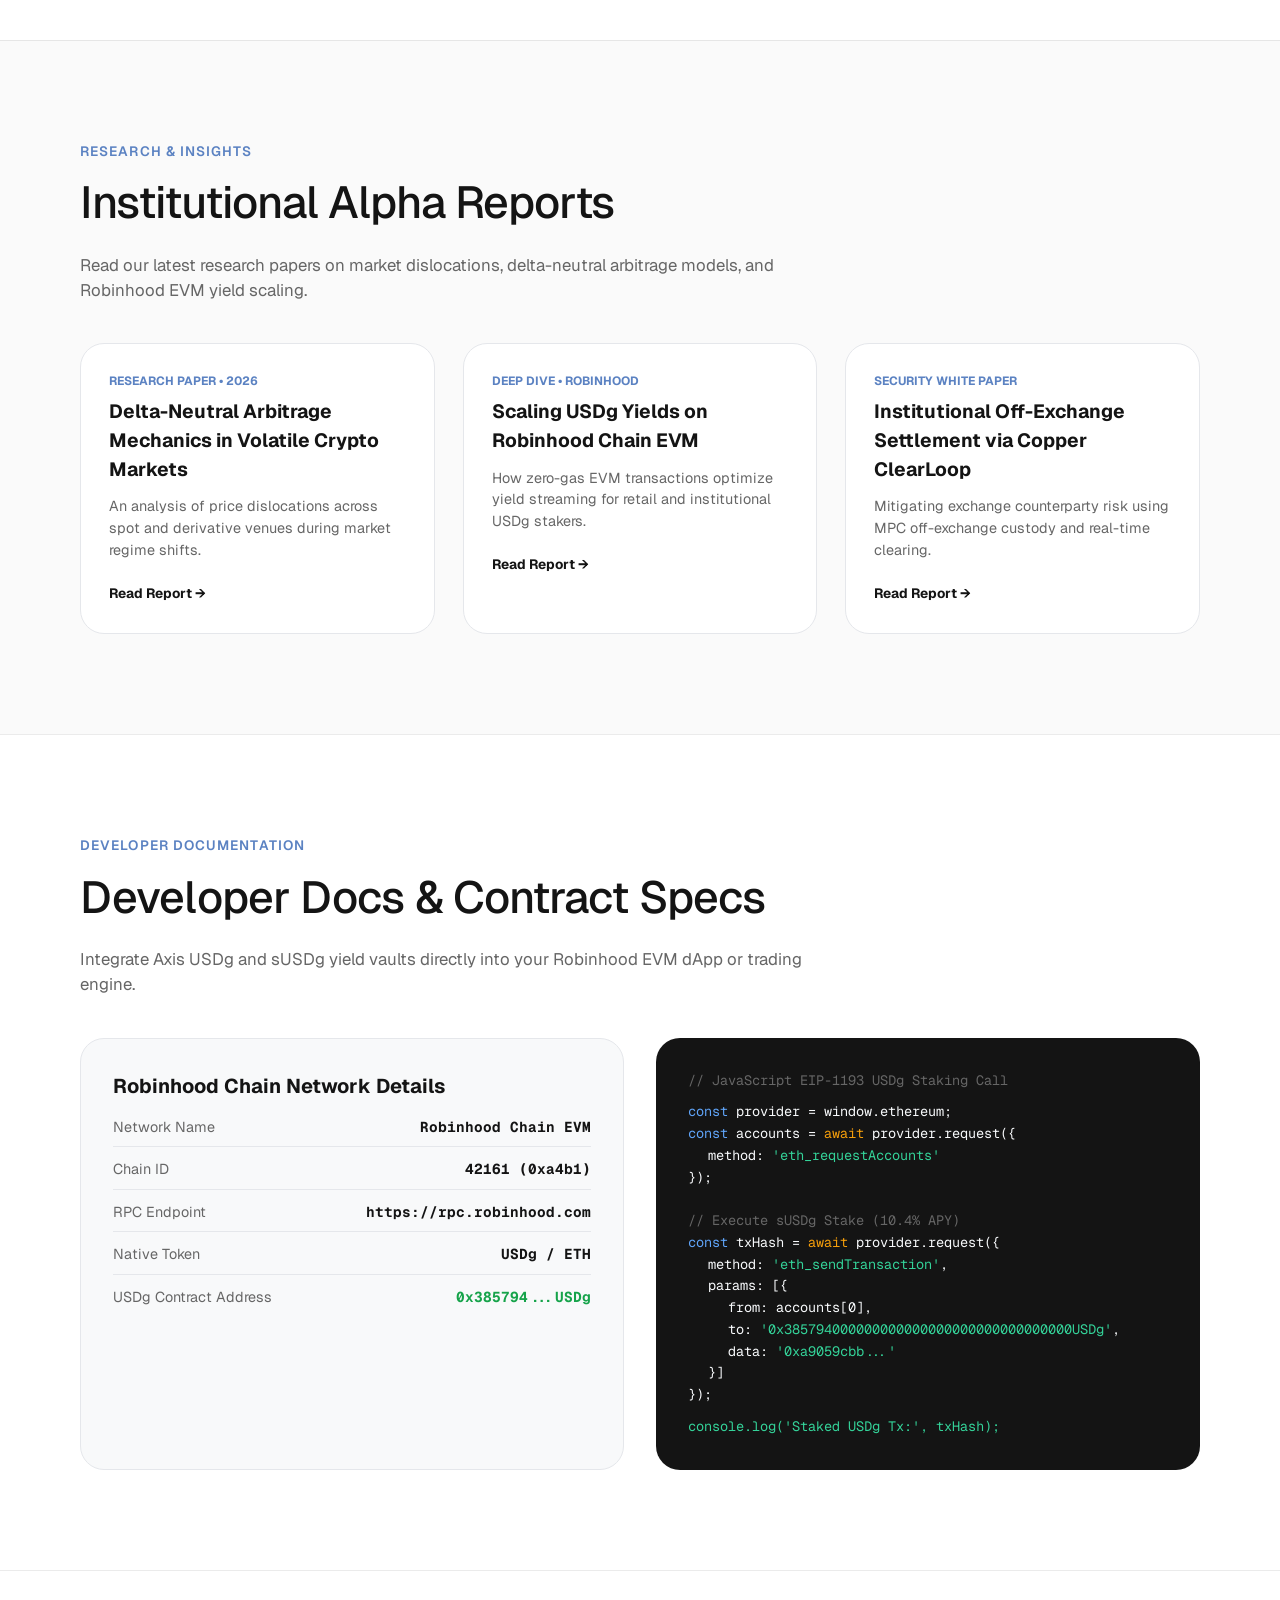
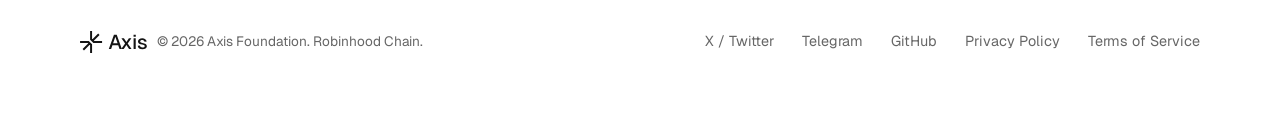
==== commit 882160b7: "Update official Axis vector logo and favicon SVG assets matching exact uploaded image" ====
--- a/index.html
+++ b/index.html
@@ -111,9 +111,10 @@
       <!-- Exact White Stat Card -->
       <div class="stat-card-white">
         <div class="stat-card-header">
-          <!-- Axis Geometric Star Logo -->
-          <svg class="axis-star-icon" viewBox="0 0 32 32" fill="none" xmlns="http://www.w3.org/2000/svg">
-            <path d="M16 4V28M4 16H28M7.5 7.5L24.5 24.5M24.5 7.5L7.5 24.5" stroke="#141414" stroke-width="3" stroke-linecap="round"/>
+          <!-- Exact Official Axis Geometric Star Logo -->
+          <svg class="axis-star-icon" viewBox="0 0 32 30" fill="none" xmlns="http://www.w3.org/2000/svg">
+            <path d="M16.4545 18.1115V30H13.7643V19.4278C13.7643 19.2981 13.7127 19.1737 13.621 19.082C13.43 18.8909 13.1203 18.891 12.9293 19.082L5.4361 26.5761L3.53331 24.6733L11.0271 17.1797C11.218 16.9888 11.218 16.6792 11.0271 16.4883C10.9354 16.3966 10.8111 16.3451 10.6814 16.3451H0.109375V13.6549H11.9978L16.4545 18.1115Z" fill="#141414"/>
+            <path d="M16.4545 10.572C16.4545 10.7017 16.506 10.826 16.5977 10.9177C16.7886 11.1087 17.0982 11.1087 17.2891 10.9177L24.7826 3.42393L26.6854 5.32673L19.1914 12.8199C19.0003 13.0109 19.0003 13.3206 19.1913 13.5116C19.2831 13.6034 19.4075 13.6549 19.5372 13.6549H30.1094V16.3451H18.2209L13.7643 11.8885V0H16.4545V10.572Z" fill="#141414"/>
           </svg>
 
           <div class="stat-number-huge">10.4%</div>
--- a/styles.css
+++ b/styles.css
@@ -225,6 +225,16 @@
   justify-content: center;
 }
 
+/* Mouse Tracking Spotlight Glow Overlay */
+.grid-spotlight-glow {
+  position: absolute;
+  inset: 0;
+  pointer-events: none;
+  z-index: 1;
+  background: radial-gradient(600px circle at var(--mouse-x, 50%) var(--mouse-y, 50%), rgba(255, 255, 255, 0.22), transparent 40%);
+  transition: opacity 0.3s ease;
+}
+
 /* SVG Halftone Grid Background Overlay */
 .grid-pattern-bg {
   position: absolute;
@@ -236,7 +246,7 @@
   pointer-events: none;
 }
 
-/* Stack Stat Card - Crisp White */
+/* Stack Stat Card - Crisp White with 3D Tilt Effect */
 .stat-card-white {
   position: relative;
   z-index: 2;
@@ -245,8 +255,65 @@
   padding: 36px 36px 28px;
   width: 100%;
   max-width: 460px;
-  box-shadow: 0 20px 50px rgba(0, 0, 0, 0.12);
-}
+  box-shadow: 0 25px 60px rgba(0, 0, 0, 0.15);
+  transform-style: preserve-3d;
+  transition: transform 0.15s cubic-bezier(0.2, 0.8, 0.2, 1), box-shadow 0.3s ease;
+  will-change: transform;
+}
+
+.stat-card-white:hover {
+  box-shadow: 0 35px 80px rgba(0, 0, 0, 0.22);
+}
+
+/* Button Shimmer Effect */
+.btn-black-pill {
+  position: relative;
+  overflow: hidden;
+}
+
+.btn-black-pill::after {
+  content: '';
+  position: absolute;
+  top: -50%;
+  left: -50%;
+  width: 200%;
+  height: 200%;
+  background: linear-gradient(60deg, transparent, rgba(255, 255, 255, 0.25), transparent);
+  transform: rotate(30deg) translateX(-100%);
+  transition: transform 0.65s cubic-bezier(0.16, 1, 0.3, 1);
+}
+
+.btn-black-pill:hover::after {
+  transform: rotate(30deg) translateX(100%);
+}
+
+/* Floating & Rotating Star Animation */
+@keyframes floatSpin {
+  0% { transform: translateY(0) rotate(0deg); }
+  50% { transform: translateY(-6px) rotate(90deg); }
+  100% { transform: translateY(0) rotate(180deg); }
+}
+
+.axis-star-icon {
+  width: 32px;
+  height: 32px;
+  margin-bottom: 16px;
+  animation: floatSpin 12s cubic-bezier(0.4, 0, 0.2, 1) infinite;
+  display: block;
+}
+
+/* Scroll Reveal Animations */
+.reveal-on-scroll {
+  opacity: 0;
+  transform: translateY(30px);
+  transition: opacity 0.8s cubic-bezier(0.16, 1, 0.3, 1), transform 0.8s cubic-bezier(0.16, 1, 0.3, 1);
+}
+
+.reveal-on-scroll.visible {
+  opacity: 1;
+  transform: translateY(0);
+}
+
 
 .stat-card-header {
   margin-bottom: 28px;
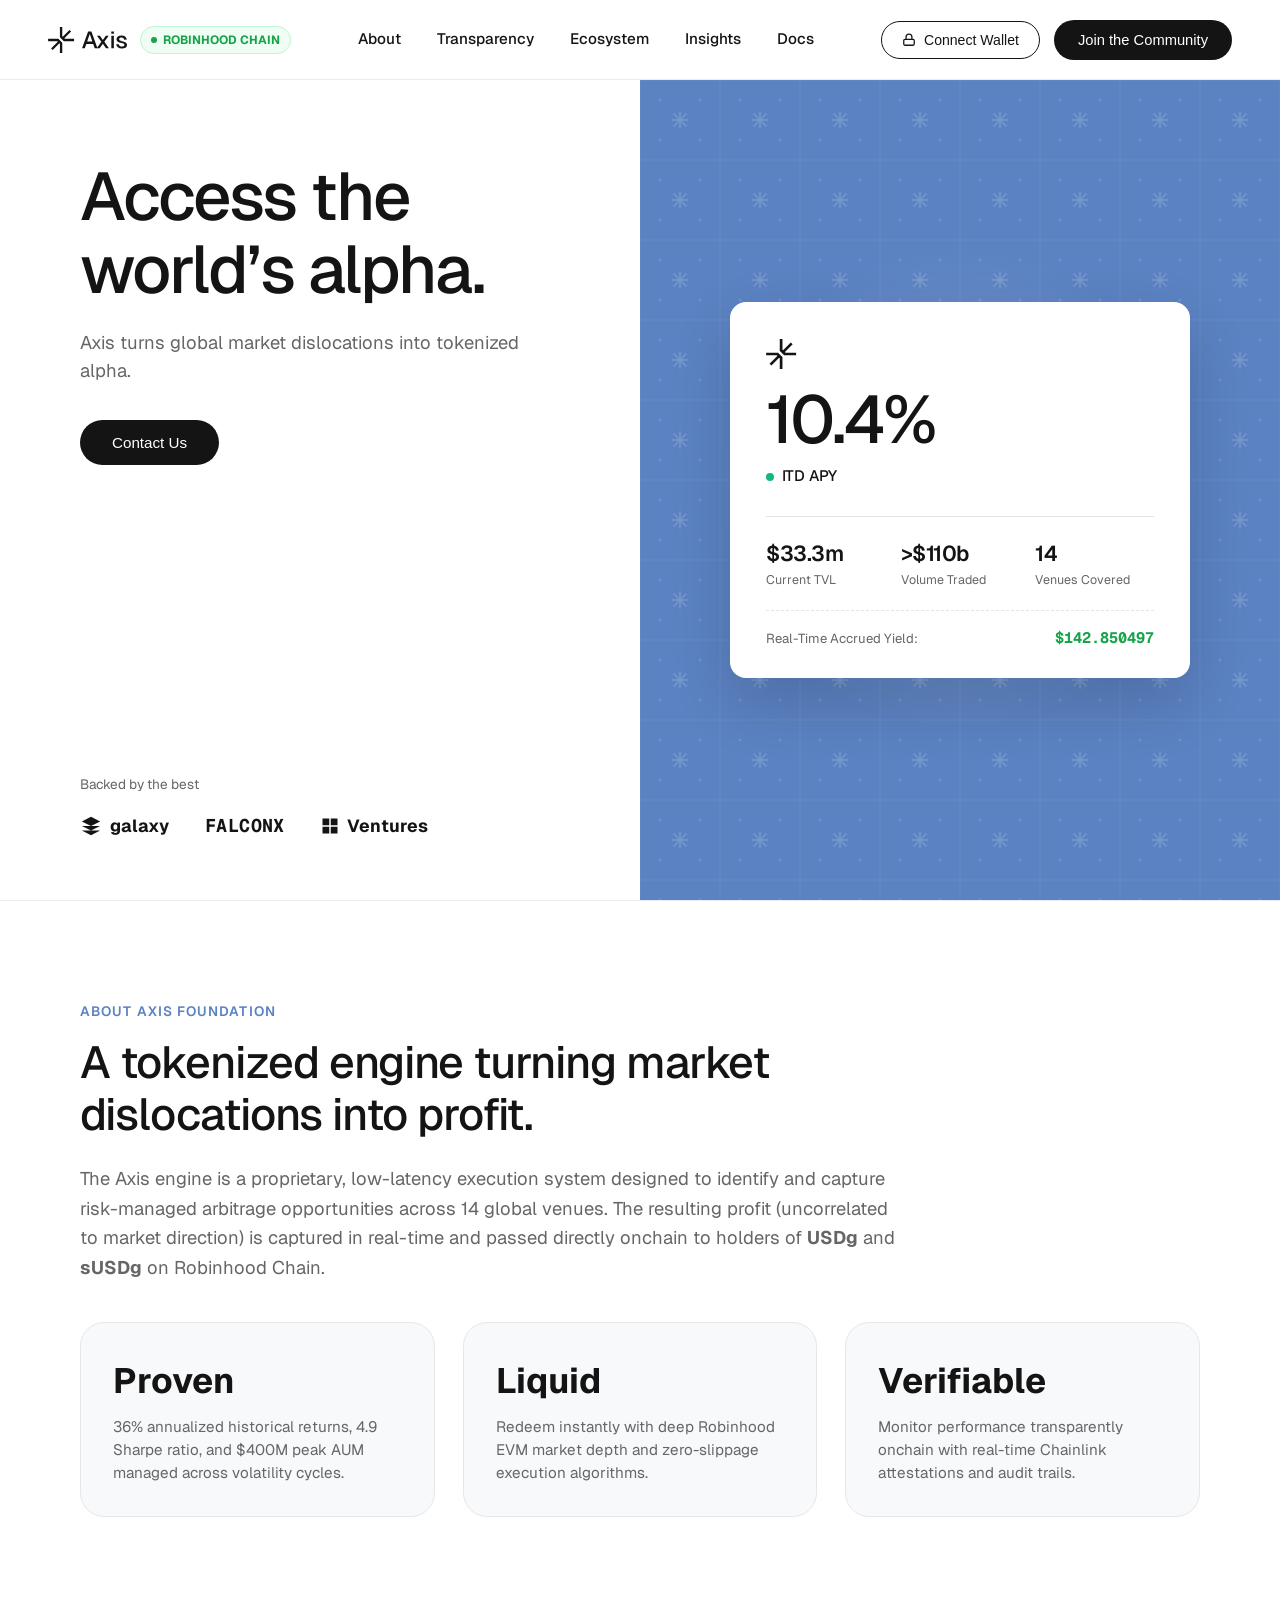
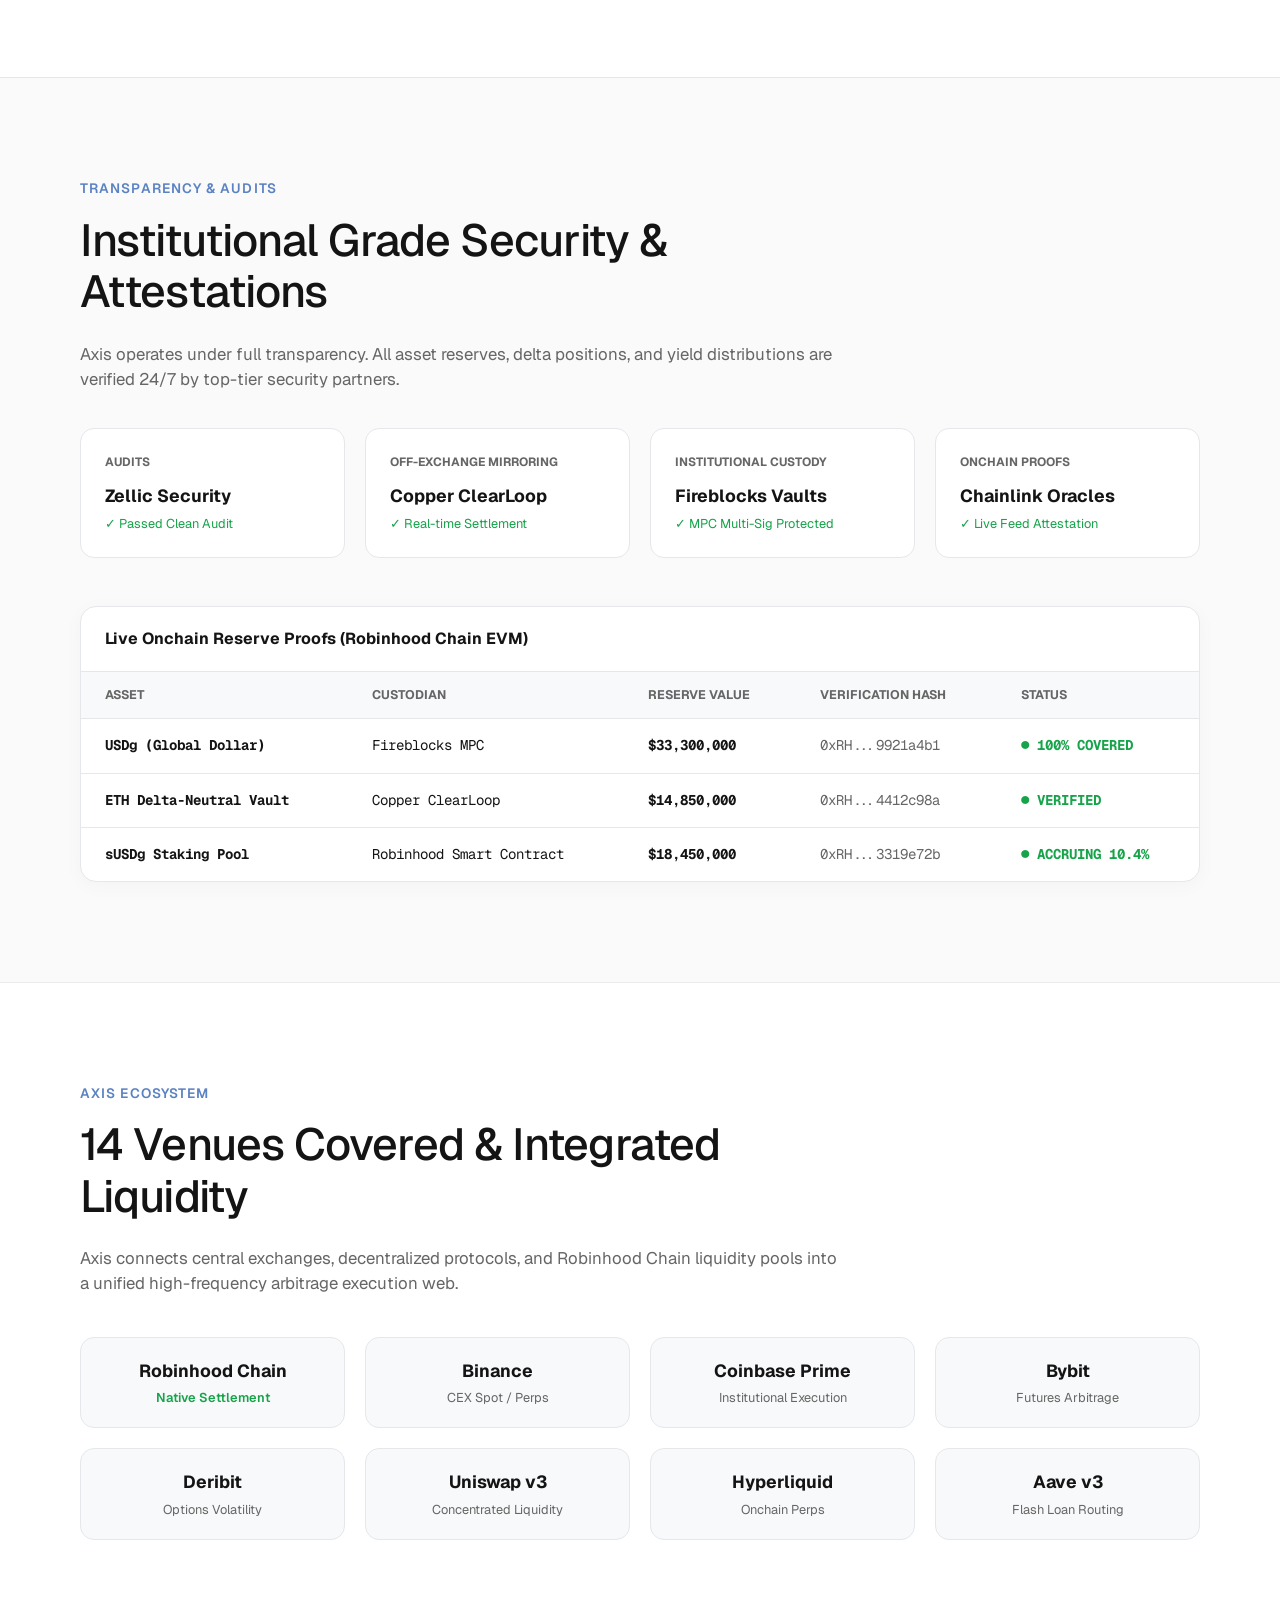
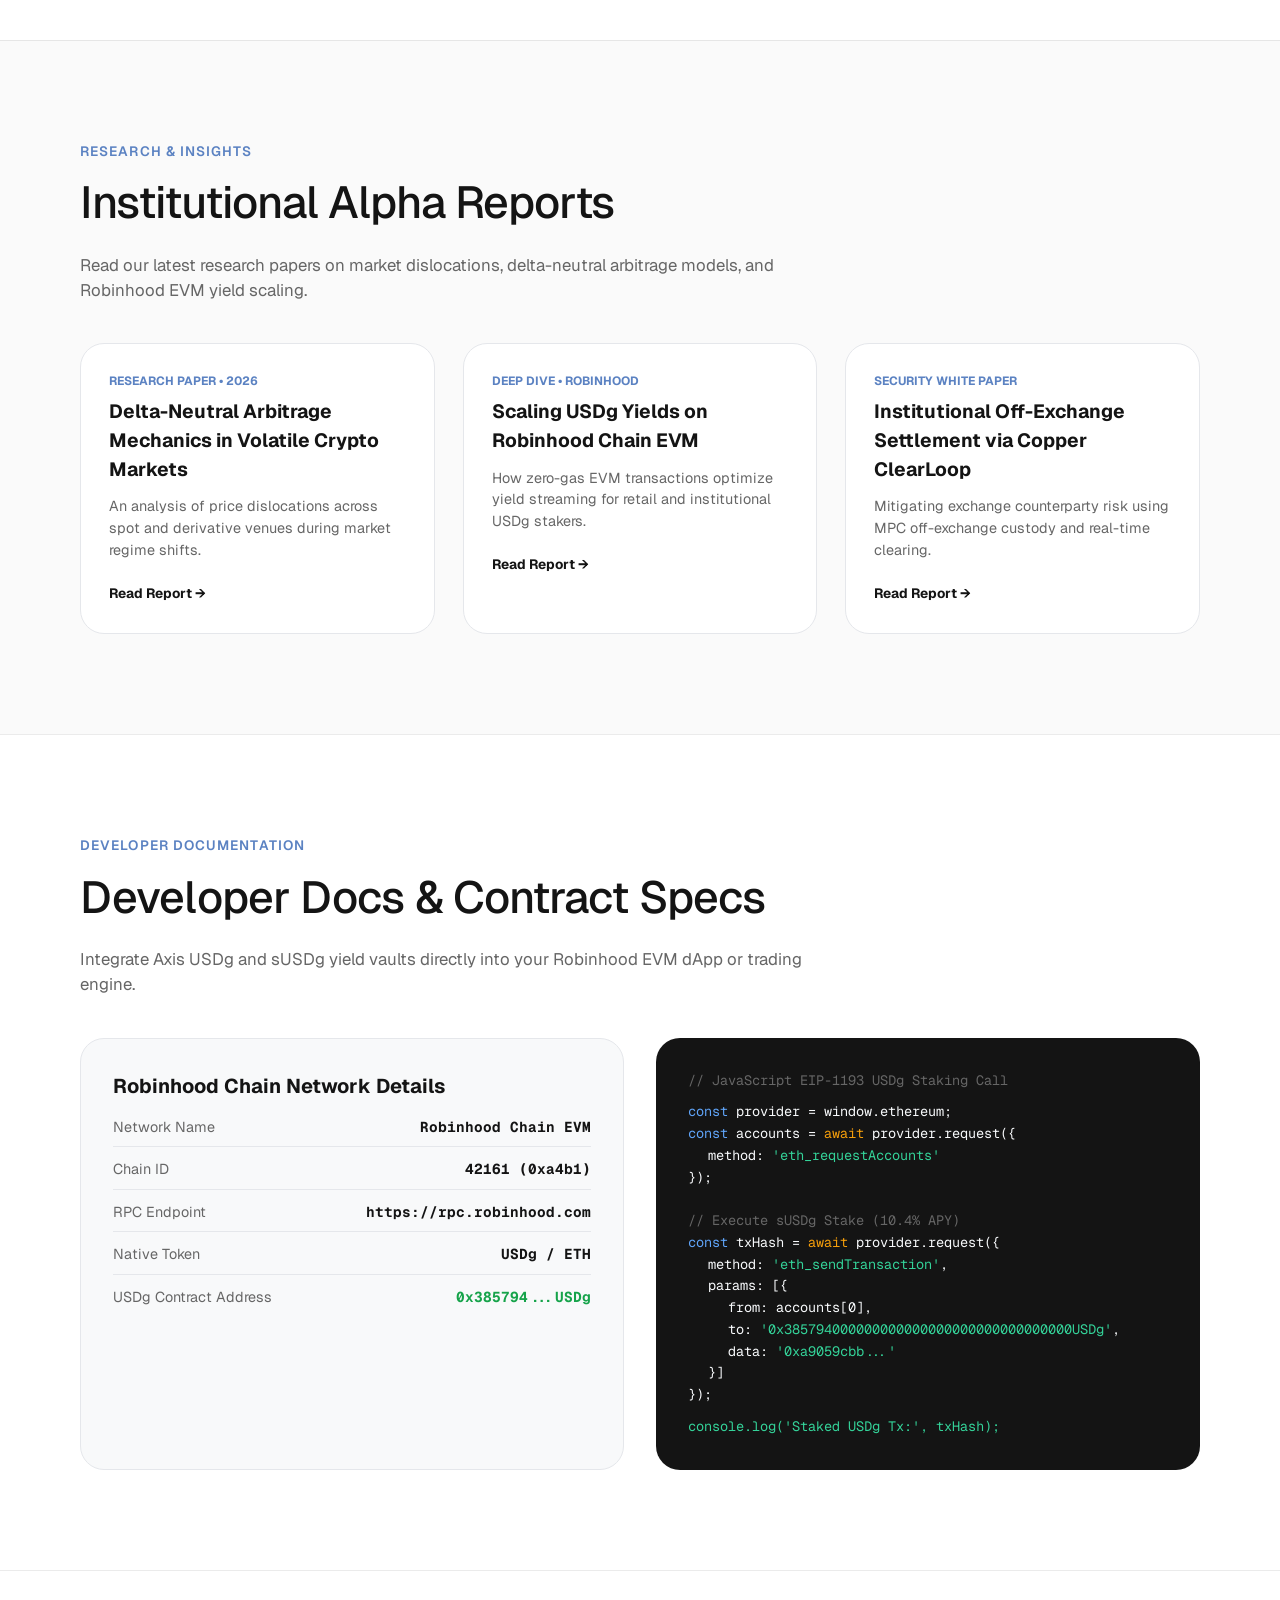
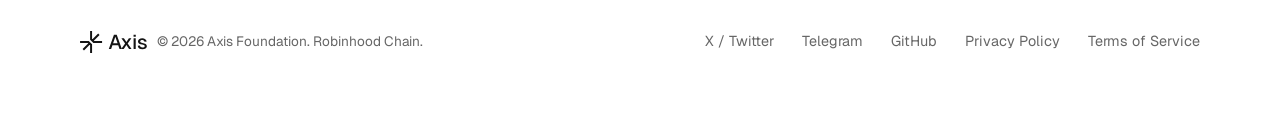
==== commit f59514f7: "Add Virtuals Protocol verification meta tag (f87c2e46c79f0bbdba3ab99dc760219c)" ====
--- a/index.html
+++ b/index.html
@@ -9,6 +9,7 @@
   <link rel="icon" type="image/svg+xml" href="favicon.svg">
   <meta property="og:title" content="Axis — Access the World's Alpha">
   <meta property="og:description" content="Axis turns global market dislocations into tokenized alpha. Earn 10–20% net APY through institutional-grade delta-neutral arbitrage, fully transparent onchain.">
+  <meta name="virtual-protocol-site-verification" content="f87c2e46c79f0bbdba3ab99dc760219c" />
 </head>
 <body>
 
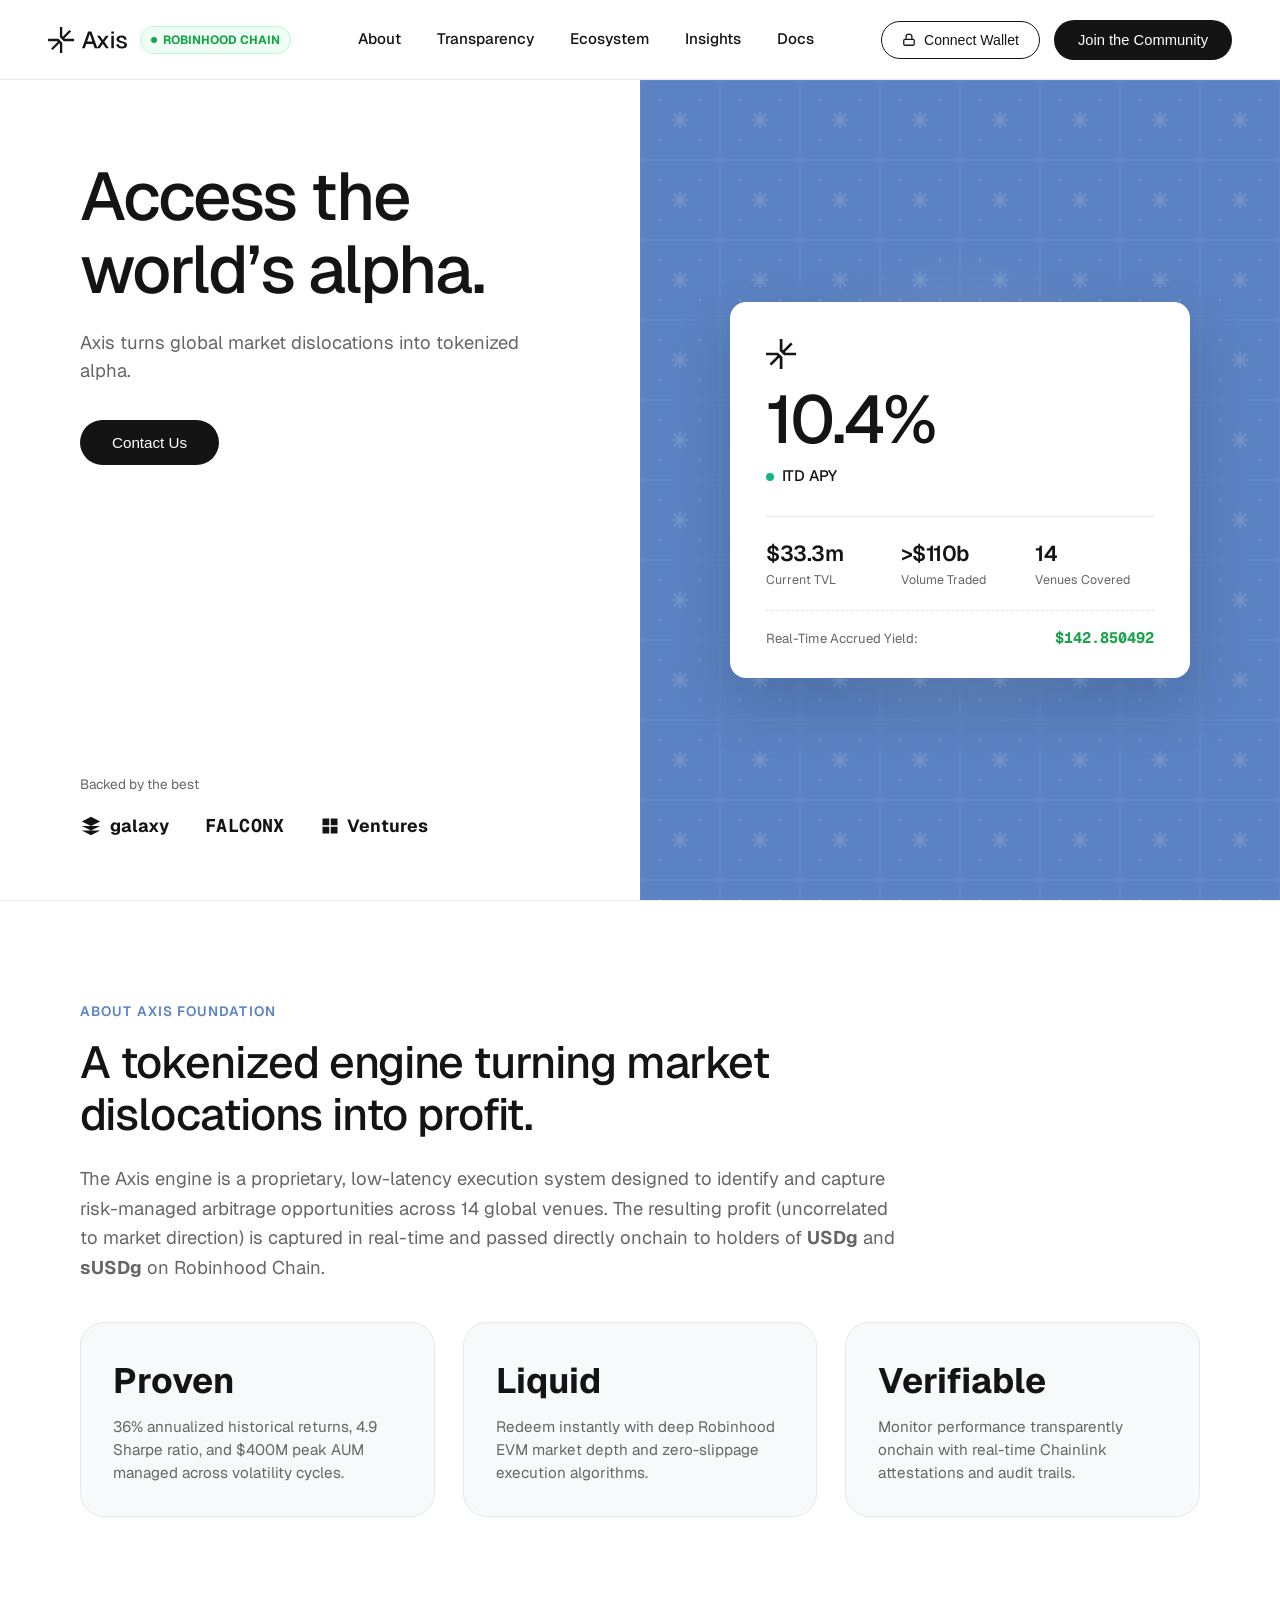
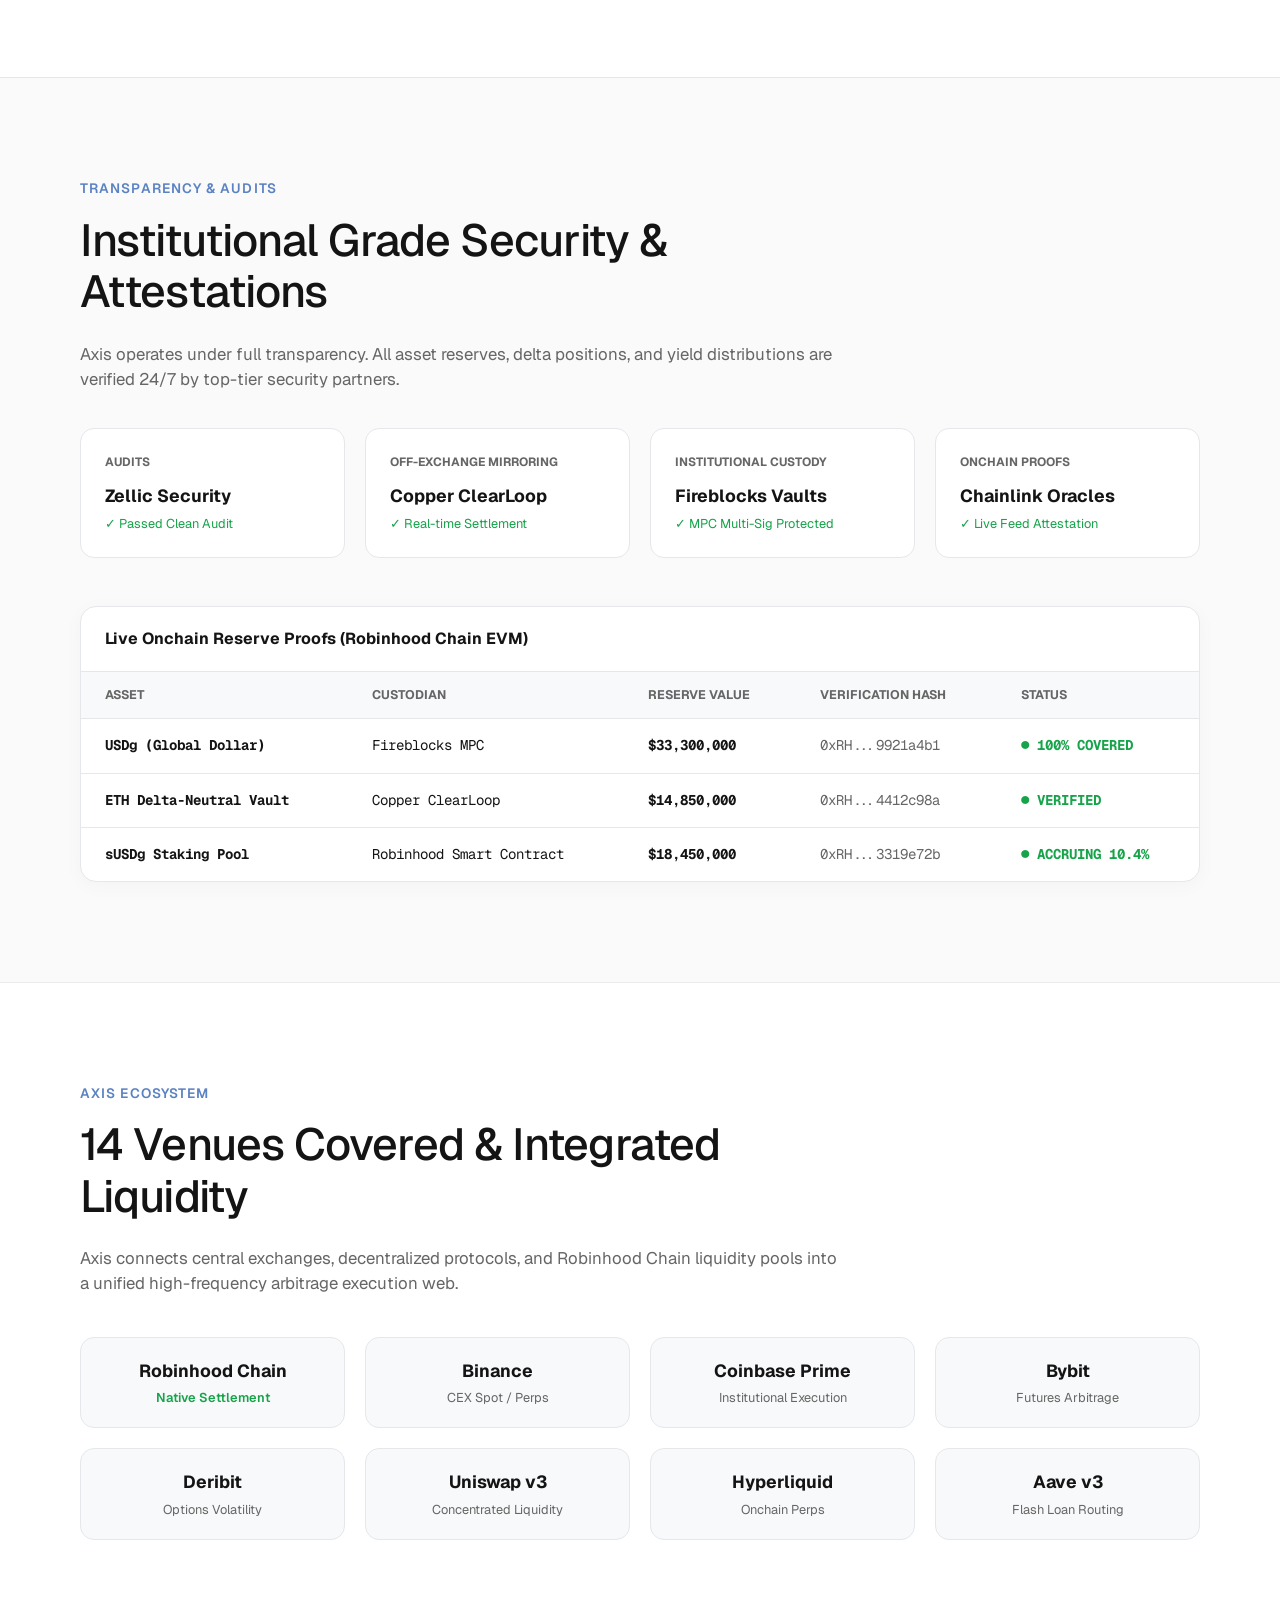
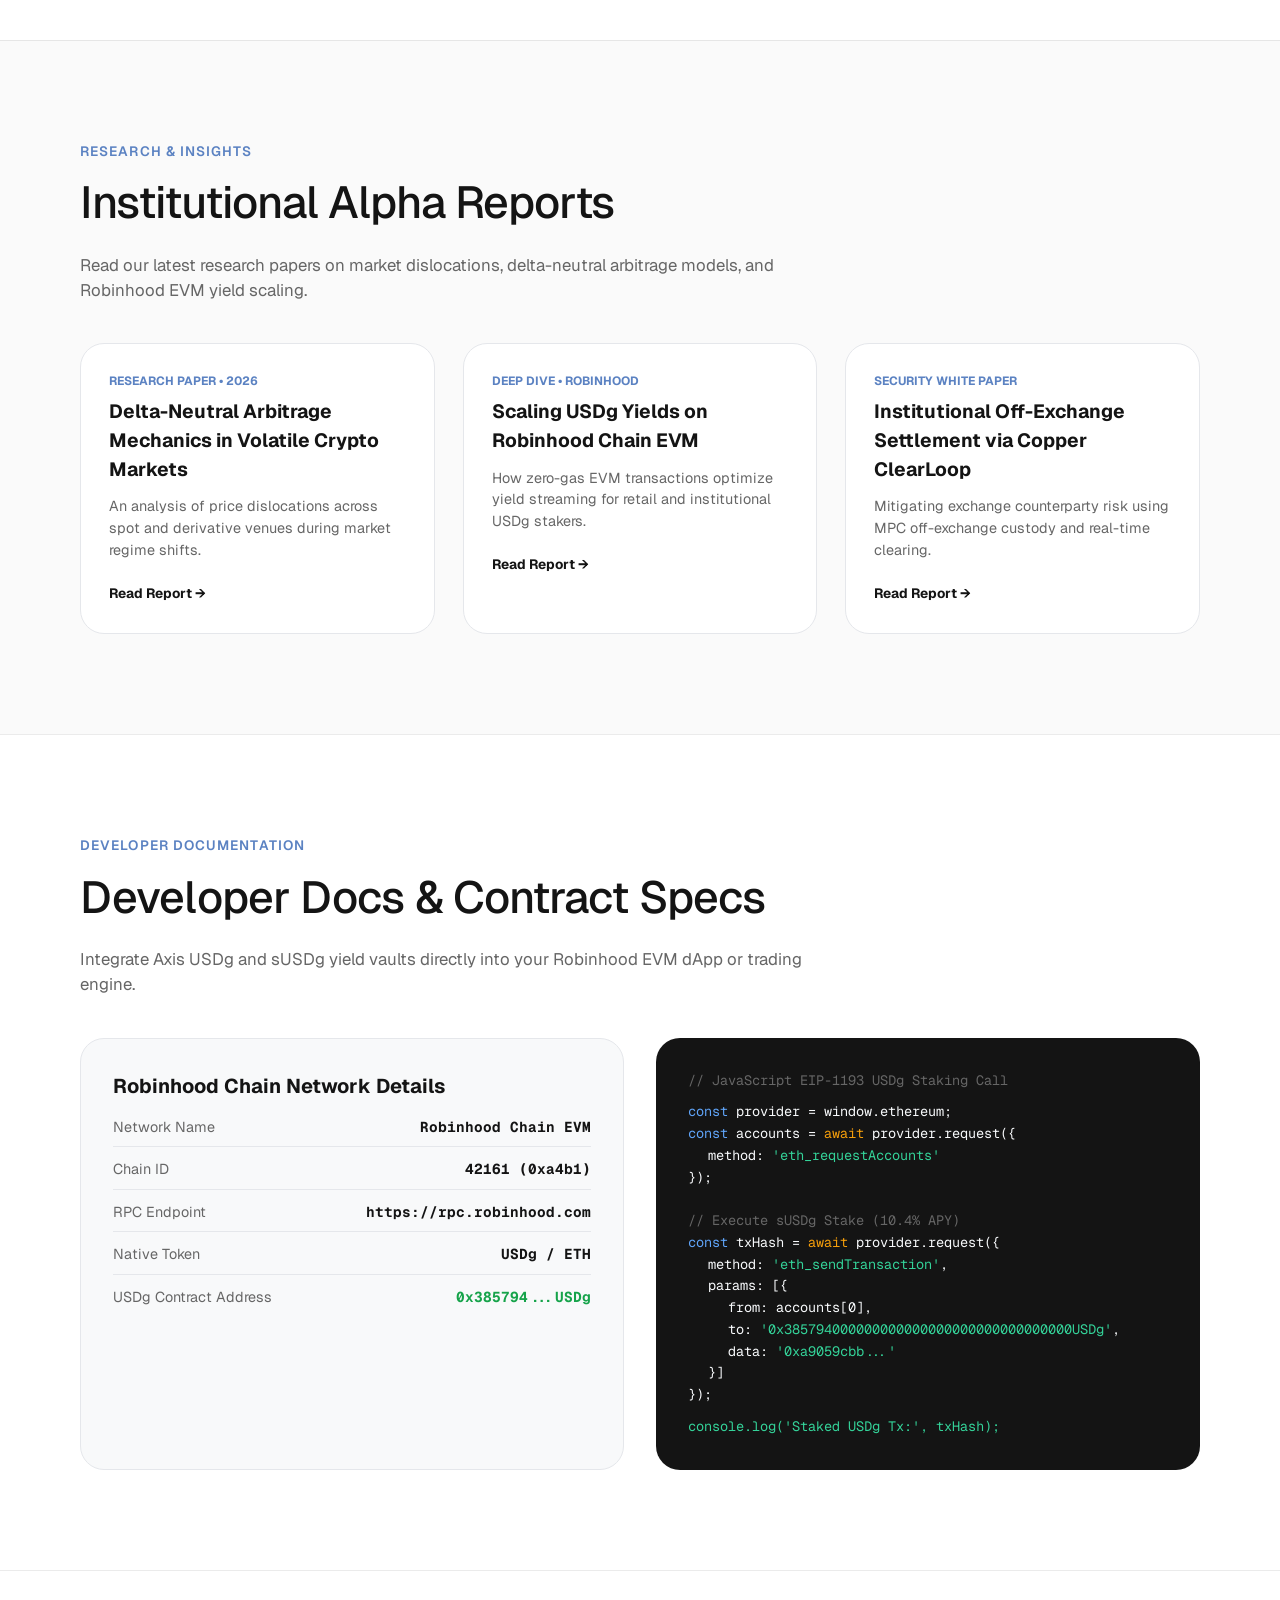
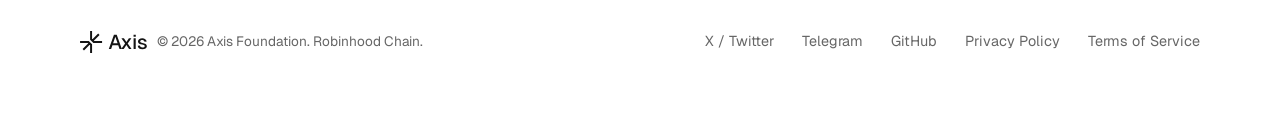
==== commit e8b68bb1: "Update index.html" ====
--- a/index.html
+++ b/index.html
@@ -9,7 +9,7 @@
   <link rel="icon" type="image/svg+xml" href="favicon.svg">
   <meta property="og:title" content="Axis — Access the World's Alpha">
   <meta property="og:description" content="Axis turns global market dislocations into tokenized alpha. Earn 10–20% net APY through institutional-grade delta-neutral arbitrage, fully transparent onchain.">
-  <meta name="virtual-protocol-site-verification" content="f87c2e46c79f0bbdba3ab99dc760219c" />
+  <meta name="virtual-protocol-site-verification" content="d257f91ddec791a67b6747d8585aa4f1" />
 </head>
 <body>
 
